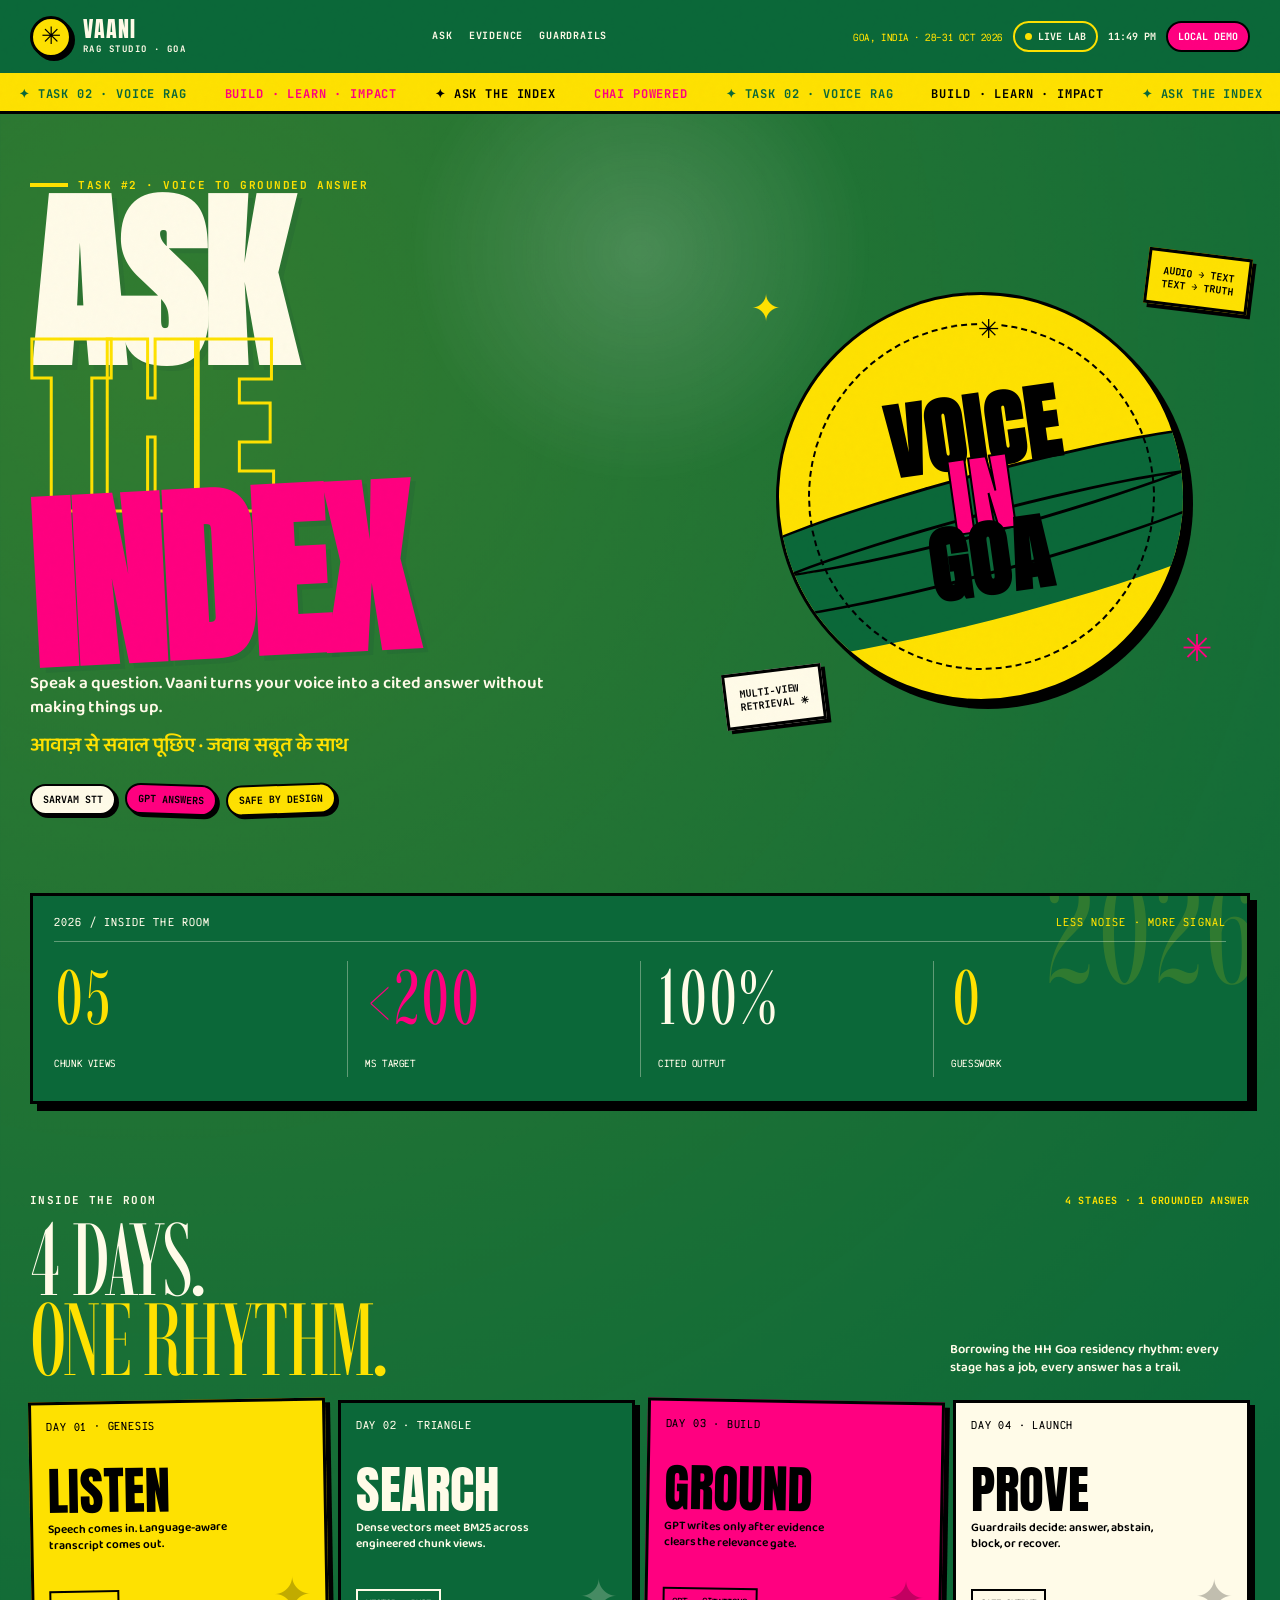
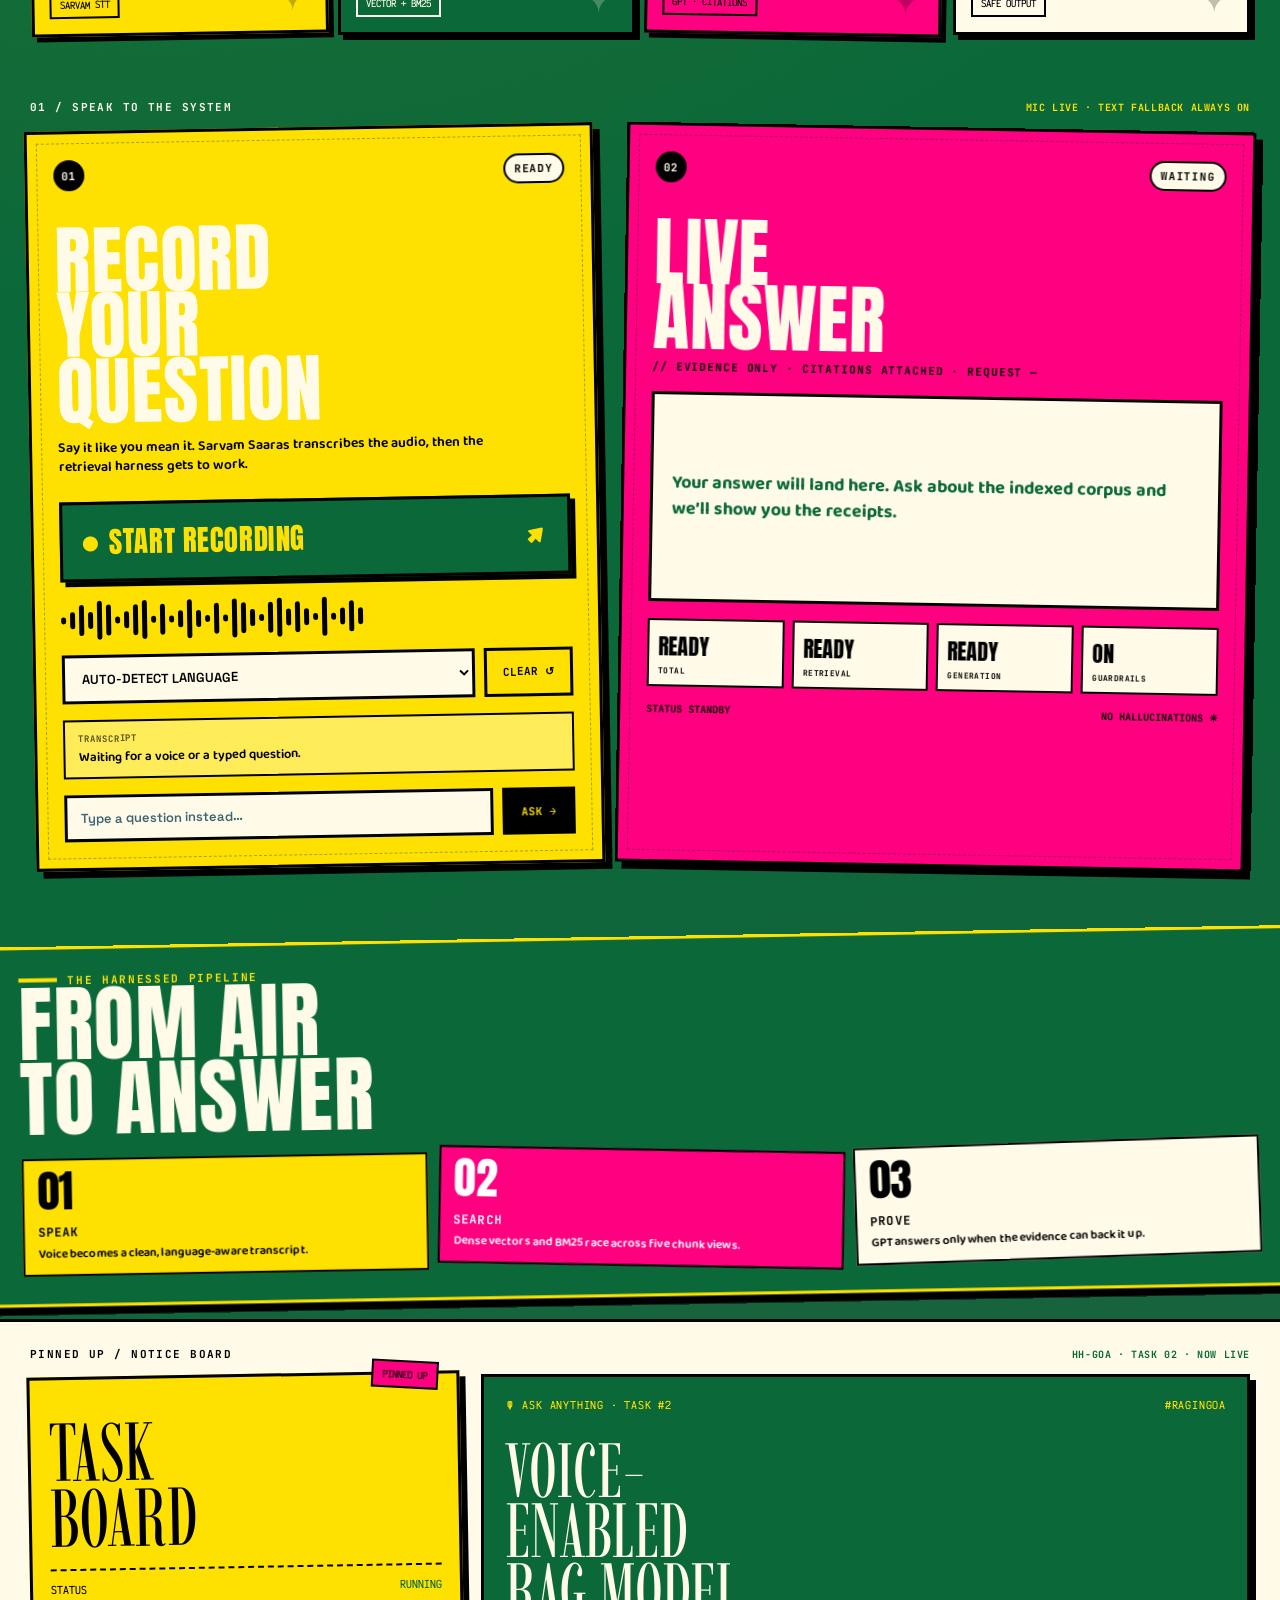
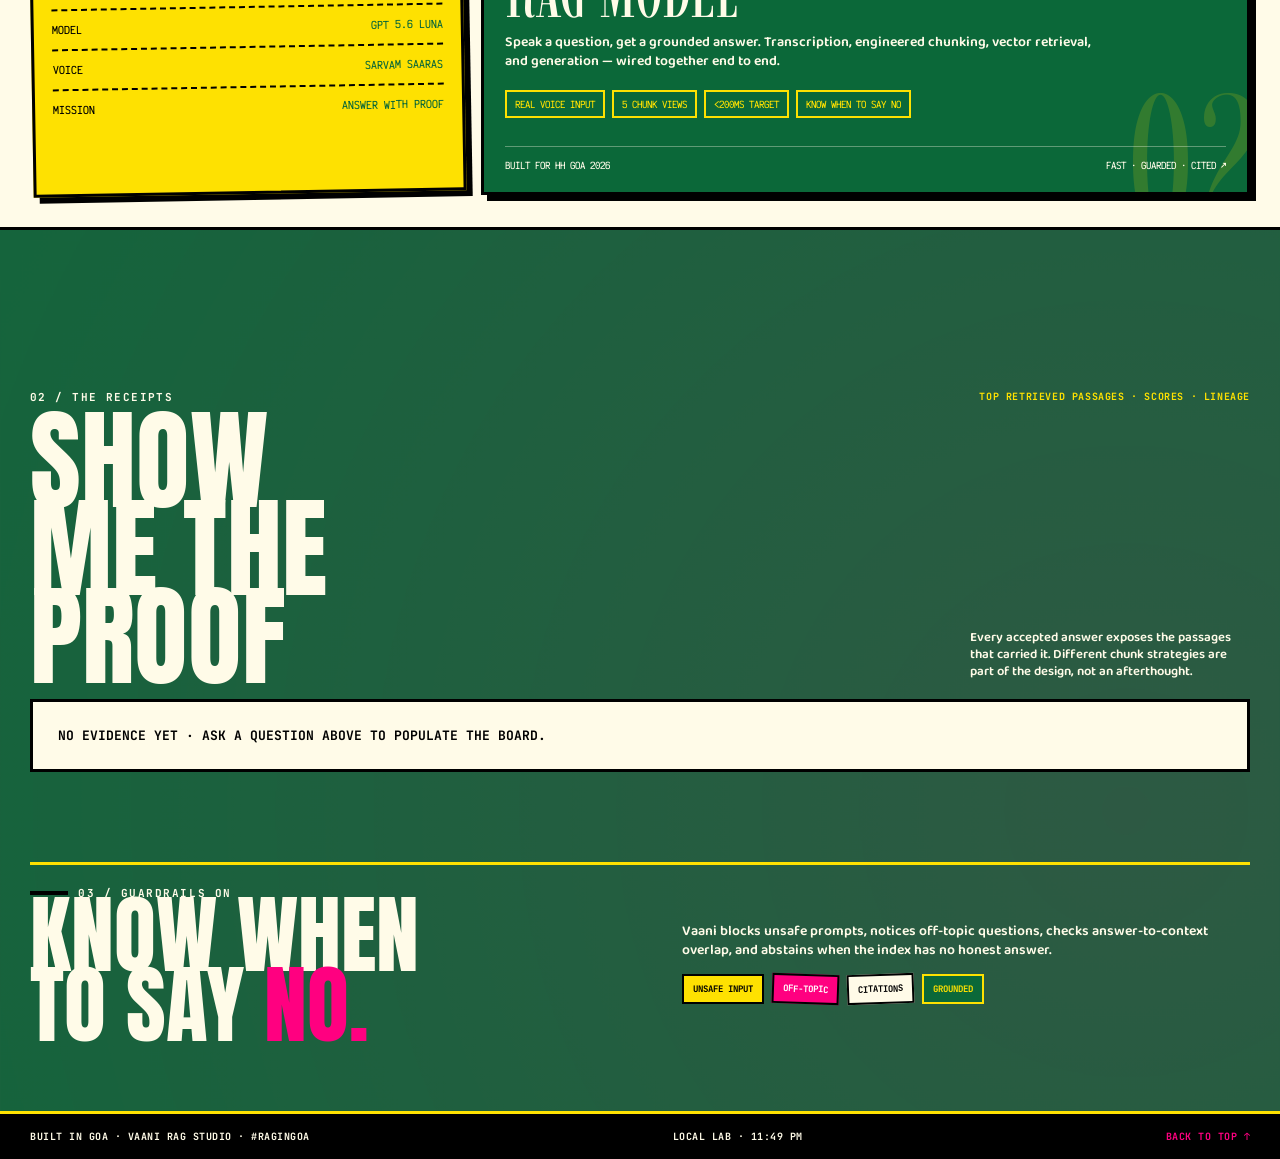
==== frontend/index.html @ 3f3bdaa1 "first commit" ====
<!doctype html>
<html lang="en">
<head>
  <meta charset="utf-8" />
  <meta name="viewport" content="width=device-width, initial-scale=1" />
  <meta name="theme-color" content="#f4d34f" />
  <title>Vaani Studio — Voice RAG in Goa</title>
  <link rel="preconnect" href="https://fonts.googleapis.com">
  <link rel="preconnect" href="https://fonts.gstatic.com" crossorigin>
  <link href="https://fonts.googleapis.com/css2?family=Anton&family=Baloo+2:wght@600;700;800&family=Bungee&family=Imbue:opsz,wght@10..100,400;10..100,500;10..100,700&family=JetBrains+Mono:wght@400;600;700&family=Space+Grotesk:wght@400;500;600;700&family=Victor+Mono:wght@400;500;700&display=swap" rel="stylesheet">
  <style>
    :root {
      --sun: #fee101;
      --sun-light: #fffbe8;
      --ink: #000000;
      --ink-soft: #0b6839;
      --paper: #fffbe8;
      --pink: #ff0080;
      --coral: #ff0080;
      --violet: #0b6839;
      --mint: #fee101;
      --blue: #fffbe8;
      --white: #fffbe8;
      /* HH Goa reference palette: green / yellow / signal pink */
      --hh-green: #0b6839;
      --hh-yellow: #fee101;
      --hh-pink: #ff0080;
      --hh-offwhite: #fffbe8;
      --editorial: "Imbue", Georgia, serif;
      --hh-mono: "Victor Mono", var(--mono);
      --line: 3px solid var(--ink);
      --shadow: 7px 7px 0 var(--ink);
      --display: "Anton", "Bungee", "Arial Narrow", sans-serif;
      --round: "Baloo 2", "Space Grotesk", system-ui, sans-serif;
      --body: "Space Grotesk", system-ui, sans-serif;
      --mono: "JetBrains Mono", ui-monospace, monospace;
    }

    * { box-sizing: border-box; }
    html { scroll-behavior: smooth; }
    body {
      margin: 0;
      color: var(--ink);
      background:
        radial-gradient(circle at 8% 11%, rgba(255,255,255,.45) 0 2px, transparent 3px),
        radial-gradient(circle at 77% 18%, rgba(255,255,255,.25) 0 1px, transparent 2px),
        radial-gradient(circle at 44% 72%, rgba(9,44,64,.08) 0 1px, transparent 2px),
        var(--sun);
      background-size: 130px 130px, 170px 170px, 110px 110px, auto;
      font-family: var(--body);
      overflow-x: hidden;
    }
    body::before {
      content: "";
      position: fixed;
      inset: 0;
      pointer-events: none;
      z-index: 50;
      opacity: .08;
      background-image: url("data:image/svg+xml,%3Csvg viewBox='0 0 180 180' xmlns='http://www.w3.org/2000/svg'%3E%3Cfilter id='n'%3E%3CfeTurbulence type='fractalNoise' baseFrequency='.9' numOctaves='3' stitchTiles='stitch'/%3E%3C/filter%3E%3Crect width='100%25' height='100%25' filter='url(%23n)' opacity='.34'/%3E%3C/svg%3E");
      mix-blend-mode: multiply;
    }
    a { color: inherit; text-decoration: none; }
    button, input, select { font: inherit; }
    button { cursor: pointer; }

    .cursor-spot {
      position: fixed;
      z-index: 0;
      width: 520px;
      height: 520px;
      border-radius: 50%;
      pointer-events: none;
      transform: translate(-50%, -50%);
      left: var(--mx, 50%);
      top: var(--my, 28%);
      background: radial-gradient(circle, rgba(255,255,255,.23), rgba(255,255,255,0) 64%);
      filter: blur(6px);
      transition: left .25s ease-out, top .25s ease-out;
      opacity: .72;
    }
    .page { position: relative; z-index: 1; }
    .wrap { width: min(1220px, calc(100% - 34px)); margin: 0 auto; }

    .topbar {
      min-height: 76px;
      border-bottom: var(--line);
      display: flex;
      align-items: center;
      justify-content: space-between;
      gap: 20px;
      padding: 14px max(17px, calc((100vw - 1220px) / 2));
      background: var(--sun);
      position: relative;
      z-index: 10;
    }
    .brand { display: inline-flex; align-items: center; gap: 11px; line-height: .92; }
    .brand-mark {
      display: grid;
      place-items: center;
      width: 42px;
      height: 42px;
      border: var(--line);
      border-radius: 50%;
      background: var(--pink);
      box-shadow: 3px 3px 0 var(--ink);
      font-size: 24px;
      animation: spin 15s linear infinite;
    }
    .brand-word { font-family: var(--display); font-size: 22px; letter-spacing: .04em; }
    .brand-sub { display: block; font: 700 9px/1 var(--mono); letter-spacing: .16em; margin-top: 4px; }
    .top-links { display: flex; align-items: center; gap: 16px; font: 700 10px var(--mono); letter-spacing: .08em; text-transform: uppercase; }
    .top-links a { border-bottom: 2px solid transparent; transition: border-color .2s, transform .2s; }
    .top-links a:hover { border-color: var(--ink); transform: rotate(-2deg); }
    .top-meta { display: flex; align-items: center; gap: 10px; font: 700 10px var(--mono); text-transform: uppercase; white-space: nowrap; }
    .hh-date { color: var(--ink-soft); font: 700 9px var(--hh-mono); letter-spacing: .06em; }
    .live-pill, .tiny-chip { border: 2px solid var(--ink); border-radius: 999px; padding: 7px 10px; background: var(--paper); }
    .live-pill::before { content: ""; display: inline-block; width: 7px; height: 7px; border-radius: 50%; background: #e94c51; margin-right: 6px; animation: blink 1.2s ease-in-out infinite; }
    .tiny-chip { background: var(--mint); }

    .marquee {
      overflow: hidden;
      border-bottom: var(--line);
      background: var(--ink);
      color: var(--sun-light);
      min-height: 38px;
      display: flex;
      align-items: center;
      font: 700 12px var(--mono);
      letter-spacing: .07em;
      text-transform: uppercase;
    }
    .marquee-track { display: flex; flex: 0 0 max-content; animation: marquee 27s linear infinite; }
    .marquee-track span { padding: 9px 19px; white-space: nowrap; }
    .marquee-track span:nth-child(2n) { color: var(--pink); }
    .marquee-track span:nth-child(3n) { color: var(--mint); }

    .hero {
      min-height: 670px;
      padding: 64px 0 62px;
      display: grid;
      grid-template-columns: minmax(0, .93fr) minmax(360px, .77fr);
      gap: 34px;
      align-items: center;
    }
    .eyebrow { font: 700 11px var(--mono); letter-spacing: .14em; text-transform: uppercase; display: flex; align-items: center; gap: 10px; }
    .eyebrow::before { content: ""; width: 38px; height: 4px; background: var(--ink); display: block; }
    .hero h1 {
      margin: 20px 0 21px;
      font-family: var(--display);
      font-size: clamp(92px, 15vw, 190px);
      line-height: .77;
      letter-spacing: -.025em;
      text-transform: uppercase;
      text-shadow: 5px 5px 0 rgba(9,44,64,.08);
    }
    .hero h1 .outline { color: transparent; -webkit-text-stroke: 3px var(--ink); text-shadow: none; }
    .hero h1 .pink { color: var(--pink); display: inline-block; transform: rotate(-3deg); }
    .hero-copy p { max-width: 525px; margin: 0; font: 600 17px/1.4 var(--round); }
    .hero-copy .hindi { color: var(--ink-soft); font-family: var(--round); font-size: 20px; margin-top: 12px; }
    .hero-stamps { display: flex; flex-wrap: wrap; gap: 9px; margin-top: 25px; }
    .stamp { border: 2px solid var(--ink); border-radius: 999px; padding: 7px 11px; background: var(--paper); box-shadow: 3px 3px 0 var(--ink); font: 700 10px var(--mono); text-transform: uppercase; }
    .stamp:nth-child(2) { background: var(--pink); transform: rotate(2deg); }
    .stamp:nth-child(3) { background: var(--mint); transform: rotate(-2deg); }

    .hero-art { position: relative; min-height: 530px; display: grid; place-items: center; }
    .sun-disc {
      width: min(410px, 75vw);
      aspect-ratio: 1;
      border: var(--line);
      border-radius: 50%;
      background: var(--coral);
      box-shadow: var(--shadow);
      position: relative;
      overflow: hidden;
      animation: float 5s ease-in-out infinite;
    }
    .sun-disc::before, .sun-disc::after { content: ""; position: absolute; left: -18%; width: 136%; height: 56px; border: 3px solid var(--ink); border-radius: 50%; transform: rotate(-15deg); background: var(--sun); }
    .sun-disc::before { top: 44%; box-shadow: 0 42px 0 var(--sun), 0 84px 0 var(--sun); }
    .sun-disc::after { top: 54%; border-color: var(--ink); background: transparent; box-shadow: 0 42px 0 transparent, 0 84px 0 transparent; }
    .art-title { position: absolute; left: 50%; top: 50%; transform: translate(-50%, -50%) rotate(-8deg); color: var(--ink); font: 700 clamp(35px, 7vw, 82px)/.78 var(--display); letter-spacing: .01em; text-align: center; z-index: 2; }
    .art-title span { display: block; color: var(--sun-light); -webkit-text-stroke: 2px var(--ink); }
    .art-orbit { position: absolute; inset: 7%; border: 2px dashed var(--ink); border-radius: 50%; animation: spin 22s linear infinite; }
    .art-orbit::after { content: "✳"; position: absolute; top: -13px; left: 49%; font-size: 26px; background: var(--sun); }
    .art-note { position: absolute; padding: 12px 13px; border: var(--line); background: var(--mint); box-shadow: 4px 4px 0 var(--ink); font: 700 10px var(--mono); text-transform: uppercase; }
    .art-note.one { top: 4%; right: 0; transform: rotate(7deg); }
    .art-note.two { bottom: 7%; left: 2%; background: var(--paper); transform: rotate(-7deg); }
    .art-star { position: absolute; font-size: 37px; color: var(--ink); animation: bob 3s ease-in-out infinite; }
    .art-star.s1 { top: 10%; left: 7%; }
    .art-star.s2 { right: 7%; bottom: 17%; color: var(--pink); animation-delay: -1s; }

    .section-label { display: flex; justify-content: space-between; align-items: center; gap: 15px; margin-bottom: 13px; font: 700 11px var(--mono); letter-spacing: .13em; text-transform: uppercase; }
    .section-label span:last-child { color: var(--ink-soft); font-size: 10px; letter-spacing: .06em; }

    /* HH Goa main-site inspired layers: stats, room cards, notice board */
    .hh-stats-wrap { margin-top: 16px; margin-bottom: 64px; background: var(--hh-green); color: var(--hh-offwhite); border: 3px solid var(--ink); box-shadow: 7px 7px 0 var(--ink); padding: 19px 21px 24px; transform: rotate(.6deg); position: relative; overflow: hidden; }
    .hh-stats-wrap::before { content: "2026"; position: absolute; right: -12px; top: -25px; color: rgba(254,225,1,.15); font: 400 150px/.8 var(--editorial); pointer-events: none; }
    .hh-stat-head { position: relative; z-index: 1; display: flex; justify-content: space-between; gap: 15px; border-bottom: 1px solid rgba(255,251,232,.35); padding-bottom: 12px; font: 700 10px var(--hh-mono); letter-spacing: .11em; text-transform: uppercase; }
    .hh-stat-head span:last-child { color: var(--hh-yellow); }
    .hh-stats { position: relative; z-index: 1; display: grid; grid-template-columns: repeat(4, 1fr); margin-top: 19px; }
    .hh-stat { min-height: 116px; padding: 8px 17px; border-left: 1px solid rgba(255,251,232,.35); display: flex; flex-direction: column; justify-content: space-between; }
    .hh-stat:first-child { border-left: 0; padding-left: 0; }
    .hh-stat strong { color: var(--hh-yellow); font: 400 clamp(42px, 6vw, 78px)/.75 var(--editorial); }
    .hh-stat span { font: 700 9px var(--hh-mono); letter-spacing: .07em; text-transform: uppercase; }
    .hh-stat:nth-child(2) strong { color: var(--hh-pink); }
    .hh-stat:nth-child(3) strong { color: var(--hh-offwhite); }
    .hh-stat:nth-child(4) strong { color: var(--mint); }

    .inside-room { padding: 25px 0 65px; }
    .inside-head { display: flex; align-items: end; justify-content: space-between; gap: 22px; margin-bottom: 20px; }
    .inside-head h2 { margin: 0; font: 400 clamp(53px, 8vw, 104px)/.78 var(--editorial); text-transform: uppercase; letter-spacing: -.025em; }
    .inside-head h2 em { color: var(--hh-green); font-style: normal; }
    .inside-head p { max-width: 300px; margin: 0 0 4px; font: 600 13px/1.35 var(--round); }
    .room-grid { display: grid; grid-template-columns: repeat(4, 1fr); gap: 11px; }
    .room-card { min-height: 235px; border: 3px solid var(--ink); padding: 15px; background: var(--hh-offwhite); box-shadow: 5px 5px 0 var(--ink); display: flex; flex-direction: column; transition: transform .2s, box-shadow .2s; position: relative; overflow: hidden; }
    .room-card::after { content: "✦"; position: absolute; right: 13px; bottom: 5px; font-size: 47px; opacity: .24; animation: bob 3.4s ease-in-out infinite; }
    .room-card:hover { transform: translateY(-7px) rotate(-1deg); box-shadow: 8px 10px 0 var(--ink); }
    .room-card:nth-child(1) { background: var(--hh-yellow); transform: rotate(-1deg); }
    .room-card:nth-child(2) { background: var(--hh-green); color: var(--hh-offwhite); }
    .room-card:nth-child(3) { background: var(--hh-pink); transform: rotate(1deg); }
    .room-card:nth-child(4) { background: var(--hh-offwhite); }
    .room-card:nth-child(2):hover { transform: translateY(-7px) rotate(1deg); }
    .room-card:nth-child(3):hover { transform: translateY(-7px) rotate(0deg); }
    .room-day { font: 700 10px var(--hh-mono); letter-spacing: .08em; text-transform: uppercase; }
    .room-card h3 { margin: 38px 0 10px; font: 400 clamp(35px, 4vw, 58px)/.78 var(--display); text-transform: uppercase; }
    .room-card p { margin: 0; max-width: 190px; font: 600 12px/1.3 var(--round); }
    .room-tag { margin-top: auto; align-self: flex-start; border: 2px solid currentColor; padding: 6px 8px; font: 700 9px var(--hh-mono); text-transform: uppercase; }

    .notice-section { margin: 25px 0 72px; background: var(--hh-offwhite); border-top: 3px solid var(--ink); border-bottom: 3px solid var(--ink); padding: 25px 0 32px; }
    .notice-grid { display: grid; grid-template-columns: .72fr 1.28fr; gap: 18px; align-items: stretch; }
    .notice-board { border: 3px solid var(--ink); background: var(--hh-yellow); box-shadow: 6px 6px 0 var(--ink); padding: 18px; position: relative; transform: rotate(-1deg); }
    .notice-board::before { content: "PINNED UP"; position: absolute; right: 18px; top: -14px; border: 2px solid var(--ink); background: var(--hh-pink); padding: 6px 9px; font: 700 9px var(--hh-mono); transform: rotate(4deg); }
    .notice-title { margin: 22px 0 18px; font: 400 clamp(44px, 7vw, 82px)/.8 var(--editorial); text-transform: uppercase; }
    .notice-line { border-top: 2px dashed var(--ink); padding: 12px 0; display: flex; justify-content: space-between; gap: 12px; font: 700 10px var(--hh-mono); text-transform: uppercase; }
    .notice-line span:last-child { color: var(--hh-green); text-align: right; }
    .task-card { border: 3px solid var(--ink); background: var(--hh-green); color: var(--hh-offwhite); box-shadow: 6px 6px 0 var(--ink); padding: 21px; position: relative; overflow: hidden; }
    .task-card::after { content: "02"; position: absolute; right: -14px; bottom: -46px; color: rgba(254,225,1,.16); font: 400 190px/.8 var(--editorial); }
    .task-kicker { position: relative; z-index: 1; display: flex; justify-content: space-between; gap: 10px; color: var(--hh-yellow); font: 700 10px var(--hh-mono); letter-spacing: .08em; text-transform: uppercase; }
    .task-card h3 { position: relative; z-index: 1; margin: 29px 0 12px; max-width: 580px; font: 400 clamp(43px, 6vw, 80px)/.78 var(--editorial); text-transform: uppercase; }
    .task-card p { position: relative; z-index: 1; max-width: 600px; margin: 0; font: 600 14px/1.35 var(--round); }
    .task-bullets { position: relative; z-index: 1; display: flex; flex-wrap: wrap; gap: 7px; margin-top: 19px; }
    .task-bullets span { border: 2px solid var(--hh-yellow); padding: 6px 8px; color: var(--hh-yellow); font: 700 9px var(--hh-mono); text-transform: uppercase; }
    .task-footer { position: relative; z-index: 1; display: flex; justify-content: space-between; gap: 10px; margin-top: 28px; padding-top: 12px; border-top: 1px solid rgba(255,251,232,.35); color: var(--hh-offwhite); font: 700 9px var(--hh-mono); text-transform: uppercase; }

    .studio-grid { display: grid; grid-template-columns: minmax(0, .95fr) minmax(0, 1.05fr); gap: 22px; align-items: stretch; }
    .poster-card { border: var(--line); box-shadow: var(--shadow); background: var(--paper); position: relative; overflow: hidden; }
    .poster-card::after { content: ""; position: absolute; inset: 9px; border: 1px dashed rgba(9,44,64,.35); pointer-events: none; }
    .capture-card { background: var(--mint); padding: 26px; transform: rotate(-1deg); }
    .answer-card { background: var(--pink); padding: 26px; transform: rotate(1deg); }
    .card-top { position: relative; z-index: 1; display: flex; align-items: center; justify-content: space-between; gap: 12px; font: 700 11px var(--mono); letter-spacing: .08em; text-transform: uppercase; }
    .card-index { width: 31px; height: 31px; display: grid; place-items: center; background: var(--ink); color: var(--sun-light); border-radius: 50%; }
    .state { padding: 6px 9px; background: var(--paper); border: 2px solid var(--ink); border-radius: 999px; }
    .card-title { position: relative; z-index: 1; font: 400 clamp(42px, 6vw, 75px)/.87 var(--display); text-transform: uppercase; margin: 37px 0 15px; letter-spacing: .01em; }
    .card-help { position: relative; z-index: 1; font: 600 14px/1.35 var(--round); max-width: 450px; }
    .record-button {
      position: relative;
      z-index: 2;
      width: 100%;
      min-height: 80px;
      border: var(--line);
      box-shadow: 5px 5px 0 var(--ink);
      background: var(--sun);
      color: var(--ink);
      display: flex;
      align-items: center;
      justify-content: space-between;
      gap: 10px;
      padding: 14px 17px;
      margin-top: 25px;
      font: 400 29px var(--display);
      letter-spacing: .02em;
      transition: transform .15s, box-shadow .15s, background .15s;
    }
    .record-button:hover { transform: translate(-2px, -2px) rotate(-1deg); box-shadow: 8px 8px 0 var(--ink); }
    .record-button:active { transform: translate(3px, 3px); box-shadow: 2px 2px 0 var(--ink); }
    .record-button.recording { background: var(--coral); animation: pulse-border 1.2s ease-in-out infinite; }
    .record-button .button-dot { font-size: 35px; line-height: 1; }
    .record-button.recording .button-dot { animation: blink .8s infinite; }
    .wave { height: 42px; display: flex; align-items: center; gap: 4px; margin: 18px 0 13px; position: relative; z-index: 1; }
    .bar { width: 5px; height: 18%; border-radius: 4px; background: var(--ink); transition: height .3s; }
    .bar:nth-child(2n) { height: 42%; } .bar:nth-child(3n) { height: 72%; } .bar:nth-child(5n) { height: 95%; }
    .is-recording .bar { animation: wave .65s ease-in-out infinite alternate; }
    .is-recording .bar:nth-child(2n) { animation-delay: -.2s; } .is-recording .bar:nth-child(3n) { animation-delay: -.4s; }
    .input-line { position: relative; z-index: 2; display: grid; grid-template-columns: 1fr auto; gap: 9px; margin-top: 16px; }
    input, select { width: 100%; border: var(--line); background: var(--white); color: var(--ink); padding: 12px 13px; outline: none; border-radius: 0; font: 600 13px var(--body); }
    input::placeholder { color: #3d6474; }
    input:focus, select:focus { box-shadow: 4px 4px 0 var(--ink); transform: translate(-2px,-2px); }
    .ask-button, .clear-button { border: var(--line); background: var(--ink); color: var(--sun-light); padding: 11px 16px; font: 700 11px var(--mono); text-transform: uppercase; transition: transform .15s; }
    .ask-button:hover, .clear-button:hover { transform: rotate(-2deg) translateY(-2px); }
    .control-row { position: relative; z-index: 2; display: grid; grid-template-columns: 1fr auto; gap: 9px; margin-top: 10px; }
    .control-row select { background: var(--paper); }
    .clear-button { background: transparent; color: var(--ink); }
    .transcript-box { position: relative; z-index: 2; min-height: 46px; margin-top: 16px; padding: 11px 13px; border: 2px solid var(--ink); background: rgba(255,255,255,.34); font: 600 13px/1.35 var(--round); }
    .transcript-box .label { display: block; font: 700 9px var(--mono); letter-spacing: .1em; text-transform: uppercase; margin-bottom: 4px; opacity: .65; }

    .answer-card .card-title { margin-bottom: 9px; }
    .answer-card .answer-kicker { position: relative; z-index: 1; font: 700 11px var(--mono); text-transform: uppercase; letter-spacing: .08em; }
    .answer-box { position: relative; z-index: 1; min-height: 210px; border: var(--line); background: var(--paper); padding: 19px; margin-top: 18px; font: 700 clamp(20px, 2.4vw, 30px)/1.1 var(--round); display: flex; align-items: center; }
    .answer-box[data-status="waiting"] { font-size: 18px; line-height: 1.4; color: var(--ink-soft); }
    .answer-box[data-status="blocked"], .answer-box[data-status="abstained"] { background: var(--sun-light); }
    .answer-meta { position: relative; z-index: 1; display: flex; justify-content: space-between; gap: 12px; margin-top: 16px; font: 700 10px var(--mono); text-transform: uppercase; }
    .answer-meta strong { color: var(--ink); }

    .metrics { position: relative; z-index: 1; display: grid; grid-template-columns: repeat(4, 1fr); gap: 8px; margin-top: 17px; }
    .metric { border: 2px solid var(--ink); background: var(--sun-light); padding: 9px; min-width: 0; }
    .metric b { display: block; font: 400 22px var(--display); white-space: nowrap; overflow: hidden; text-overflow: ellipsis; }
    .metric span { display: block; font: 700 8px var(--mono); text-transform: uppercase; letter-spacing: .05em; margin-top: 3px; }

    .process-band { margin: 72px 0 0; background: var(--violet); border-top: var(--line); border-bottom: var(--line); color: var(--white); padding: 23px 0 27px; transform: rotate(-1deg) scale(1.015); box-shadow: 0 8px 0 var(--ink); }
    .process-band .wrap { max-width: 1220px; }
    .process-band h2 { margin: 0; font: 400 clamp(38px, 7vw, 82px)/.9 var(--display); letter-spacing: .01em; }
    .process-list { display: grid; grid-template-columns: repeat(3, 1fr); gap: 10px; margin-top: 21px; }
    .process-step { border: 2px solid var(--white); padding: 13px; min-height: 116px; position: relative; }
    .process-step:nth-child(2) { background: var(--pink); color: var(--ink); border-color: var(--ink); transform: rotate(2deg); }
    .process-step:nth-child(3) { background: var(--mint); color: var(--ink); border-color: var(--ink); transform: rotate(-1deg); }
    .process-num { font: 400 43px var(--display); line-height: .8; }
    .process-step strong { display: block; margin-top: 16px; font: 700 12px var(--mono); letter-spacing: .08em; }
    .process-step p { margin: 5px 0 0; font: 600 12px/1.25 var(--round); }

    .evidence-section { padding: 88px 0 30px; }
    .evidence-header { display: flex; align-items: end; justify-content: space-between; gap: 20px; margin-bottom: 18px; }
    .evidence-header h2 { margin: 0; font: 400 clamp(53px, 9vw, 110px)/.8 var(--display); }
    .evidence-header p { max-width: 280px; margin: 0; font: 600 13px/1.3 var(--round); }
    .source-grid { display: grid; grid-template-columns: repeat(3, 1fr); gap: 14px; }
    .source-empty { grid-column: 1/-1; border: var(--line); background: var(--paper); padding: 25px; font: 700 13px var(--mono); text-transform: uppercase; }
    .source-tile { min-height: 220px; border: var(--line); background: var(--paper); box-shadow: 5px 5px 0 var(--ink); padding: 17px; display: flex; flex-direction: column; justify-content: space-between; transition: transform .2s; }
    .source-tile:hover { transform: rotate(-1.5deg) translateY(-5px); }
    .source-tile:nth-child(3n+1) { background: var(--blue); }
    .source-tile:nth-child(3n+2) { background: var(--sun-light); transform: rotate(1deg); }
    .source-tile:nth-child(3n) { background: var(--mint); transform: rotate(-1deg); }
    .source-top { display: flex; justify-content: space-between; gap: 10px; font: 700 10px var(--mono); text-transform: uppercase; }
    .source-id { padding: 5px 7px; background: var(--ink); color: var(--sun-light); }
    .source-score { border-bottom: 2px solid var(--ink); padding: 4px 0; }
    .source-strategy { margin-top: 17px; font: 400 31px/.9 var(--display); text-transform: uppercase; }
    .source-text { margin: 15px 0 0; font: 600 13px/1.25 var(--round); }
    .source-foot { display: flex; justify-content: space-between; gap: 10px; padding-top: 14px; margin-top: 14px; border-top: 2px dashed var(--ink); font: 700 9px var(--mono); text-transform: uppercase; }

    .guardrail-strip { margin-top: 60px; border-top: var(--line); padding: 21px 0 70px; display: grid; grid-template-columns: 1.05fr .95fr; gap: 24px; align-items: center; }
    .guardrail-strip h2 { margin: 0; font: 400 clamp(42px, 7vw, 86px)/.82 var(--display); }
    .guardrail-strip h2 span { color: var(--pink); }
    .guardrail-copy { font: 600 14px/1.35 var(--round); }
    .guard-tags { display: flex; flex-wrap: wrap; gap: 8px; margin-top: 14px; }
    .guard-tag { border: 2px solid var(--ink); padding: 7px 9px; background: var(--white); font: 700 9px var(--mono); text-transform: uppercase; }
    .guard-tag:nth-child(2) { background: var(--coral); transform: rotate(2deg); }
    .guard-tag:nth-child(3) { background: var(--mint); transform: rotate(-2deg); }
    .guard-tag:nth-child(4) { background: var(--violet); color: var(--white); }
    .footer { border-top: var(--line); background: var(--ink); color: var(--sun-light); padding: 16px max(17px, calc((100vw - 1220px) / 2)); display: flex; justify-content: space-between; flex-wrap: wrap; gap: 12px; font: 700 10px var(--mono); text-transform: uppercase; letter-spacing: .05em; }
    .footer a { color: var(--pink); }

    /* Exact HH Goa main-site color application */
    body { color: var(--hh-offwhite); background: radial-gradient(circle at 12% 8%, rgba(254,225,1,.16), transparent 38%), radial-gradient(circle at 88% 92%, rgba(255,0,128,.14), transparent 42%), var(--hh-green); }
    .topbar { background: var(--hh-green); color: var(--hh-offwhite); border-color: var(--hh-yellow); }
    .brand-mark { background: var(--hh-yellow); color: #000; border-color: #000; box-shadow: 3px 3px 0 #000; }
    .brand-sub, .top-links, .top-meta { color: var(--hh-offwhite); }
    .top-links a:hover { border-color: var(--hh-yellow); }
    .hh-date { color: var(--hh-yellow); }
    .live-pill, .tiny-chip { border-color: var(--hh-yellow); background: transparent; color: var(--hh-offwhite); }
    .tiny-chip { background: var(--hh-pink); border-color: #000; color: #fff; }
    .live-pill::before { background: var(--hh-yellow); }
    .marquee { background: var(--hh-yellow); color: var(--hh-green); border-color: #000; }
    .marquee-track span:nth-child(2n) { color: var(--hh-pink); }
    .marquee-track span:nth-child(3n) { color: #000; }
    .hero { color: var(--hh-offwhite); }
    .hero .eyebrow { color: var(--hh-yellow); }
    .hero .eyebrow::before { background: var(--hh-yellow); }
    .hero-copy p { color: var(--hh-offwhite); }
    .hero-copy .hindi { color: var(--hh-yellow); }
    .hero h1 .outline { -webkit-text-stroke-color: var(--hh-yellow); }
    .hero h1 .pink { color: var(--hh-pink); }
    .stamp { background: var(--hh-offwhite); border-color: #000; color: #000; box-shadow: 3px 3px 0 #000; }
    .stamp:nth-child(2) { background: var(--hh-pink); }
    .stamp:nth-child(3) { background: var(--hh-yellow); }
    .sun-disc { background: var(--hh-yellow); border-color: #000; box-shadow: 7px 7px 0 #000; }
    .sun-disc::before, .sun-disc::after { border-color: #000; background: var(--hh-green); }
    .sun-disc::before { box-shadow: 0 42px 0 var(--hh-green), 0 84px 0 var(--hh-green); }
    .sun-disc::after { background: transparent; box-shadow: 0 42px 0 transparent, 0 84px 0 transparent; }
    .art-title { color: #000; }
    .art-title span { color: var(--hh-pink); -webkit-text-stroke-color: #000; }
    .art-orbit { border-color: #000; }
    .art-orbit::after { background: var(--hh-yellow); color: #000; }
    .art-note { background: var(--hh-yellow); border-color: #000; color: #000; box-shadow: 4px 4px 0 #000; }
    .art-note.two { background: var(--hh-offwhite); }
    .art-star { color: var(--hh-yellow); }
    .art-star.s2 { color: var(--hh-pink); }
    .section-label { color: var(--hh-offwhite); }
    .section-label span:last-child { color: var(--hh-yellow); }
    .inside-head h2 em { color: var(--hh-yellow); }
    .room-card { color: #000; }
    .room-card:nth-child(2) { color: var(--hh-offwhite); }
    .notice-section .section-label { color: #000; }
    .notice-section .section-label span:last-child { color: var(--hh-green); }
    .notice-board { color: #000; }
    .capture-card { background: var(--hh-yellow); }
    .answer-card { background: var(--hh-pink); }
    .card-help, .answer-kicker, .answer-meta { color: #000; }
    .state, .metric, .metric b, .metric span, .transcript-box { color: #000; }
    .answer-box { background: var(--hh-offwhite); color: #000; }
    .answer-box[data-status="waiting"] { color: var(--hh-green); }
    .answer-box[data-status="blocked"], .answer-box[data-status="abstained"] { color: #000; }
    .record-button { background: var(--hh-green); color: var(--hh-yellow); border-color: #000; box-shadow: 5px 5px 0 #000; }
    .record-button.recording { background: var(--hh-pink); color: #fff; }
    .wave .bar { background: #000; }
    input, select { background: var(--hh-offwhite); color: #000; border-color: #000; }
    .ask-button { background: #000; color: var(--hh-yellow); border-color: #000; }
    .clear-button { color: #000; border-color: #000; }
    .process-band { background: var(--hh-green); color: var(--hh-offwhite); border-color: var(--hh-yellow); box-shadow: 0 8px 0 #000; }
    .process-band .eyebrow { color: var(--hh-yellow) !important; }
    .process-band .eyebrow::before { background: var(--hh-yellow); }
    .process-step { border-color: var(--hh-offwhite); }
    .process-step:first-child { background: var(--hh-yellow); color: #000; border-color: #000; }
    .process-step:nth-child(2) { background: var(--hh-pink); color: #fff; border-color: #000; }
    .process-step:nth-child(3) { background: var(--hh-offwhite); color: #000; border-color: #000; }
    .evidence-section { color: var(--hh-offwhite); }
    .evidence-header p { color: var(--hh-offwhite); }
    .source-empty { background: var(--hh-offwhite); color: #000; border-color: #000; }
    .source-tile { border-color: #000; box-shadow: 5px 5px 0 #000; color: #000; }
    .source-tile:nth-child(3n+1) { background: var(--hh-yellow); }
    .source-tile:nth-child(3n+2) { background: var(--hh-pink); }
    .source-tile:nth-child(3n) { background: var(--hh-offwhite); }
    .source-id { background: #000; color: var(--hh-yellow); }
    .guardrail-strip { border-color: var(--hh-yellow); color: var(--hh-offwhite); }
    .guardrail-strip h2 span { color: var(--hh-pink); }
    .guardrail-copy { color: var(--hh-offwhite); }
    .guard-tag { background: var(--hh-yellow); color: #000; border-color: #000; }
    .guard-tag:nth-child(2) { background: var(--hh-pink); color: #fff; }
    .guard-tag:nth-child(3) { background: var(--hh-offwhite); }
    .guard-tag:nth-child(4) { background: var(--hh-green); color: var(--hh-yellow); border-color: var(--hh-yellow); }
    .footer { background: #000; color: var(--hh-offwhite); border-color: var(--hh-yellow); }

    .reveal { opacity: 0; transform: translateY(22px); animation: reveal .7s cubic-bezier(.2,.8,.2,1) forwards; }
    .delay-1 { animation-delay: .08s; } .delay-2 { animation-delay: .16s; } .delay-3 { animation-delay: .24s; } .delay-4 { animation-delay: .32s; }

    @keyframes marquee { to { transform: translateX(-50%); } }
    @keyframes spin { to { transform: rotate(360deg); } }
    @keyframes float { 0%,100% { transform: translateY(0) rotate(-1deg); } 50% { transform: translateY(-13px) rotate(2deg); } }
    @keyframes bob { 0%,100% { transform: translateY(0) rotate(0); } 50% { transform: translateY(-9px) rotate(15deg); } }
    @keyframes blink { 50% { opacity: .35; } }
    @keyframes pulse-border { 50% { box-shadow: 9px 9px 0 var(--ink); } }
    @keyframes wave { from { height: 15%; } to { height: 100%; } }
    @keyframes reveal { to { opacity: 1; transform: translateY(0); } }

    @media (max-width: 1100px) {
      .hh-date { display: none; }
      .topbar { padding-inline: 18px; }
    }
    @media (max-width: 900px) {
      .top-links { display: none; }
      .hero { grid-template-columns: 1fr; padding-top: 49px; }
      .hero-art { min-height: 430px; }
      .studio-grid { grid-template-columns: 1fr; }
      .capture-card, .answer-card { transform: none; }
      .source-grid { grid-template-columns: repeat(2, 1fr); }
      .hh-stats { grid-template-columns: repeat(2, 1fr); }
      .hh-stat:nth-child(3) { border-left: 0; padding-left: 0; margin-top: 14px; }
      .hh-stat:nth-child(4) { margin-top: 14px; }
      .room-grid { grid-template-columns: repeat(2, 1fr); }
      .notice-grid { grid-template-columns: 1fr; }
      .notice-board { transform: none; }
      .inside-head { display: block; }
      .inside-head p { margin-top: 14px; }
      .guardrail-strip { grid-template-columns: 1fr; }
    }
    @media (max-width: 600px) {
      .topbar { min-height: 66px; padding-inline: 13px; }
      .top-meta { gap: 5px; font-size: 8px; }
      .hh-date { display: none; }
      .top-meta #clock { display: none; }
      .tiny-chip { display: none; }
      .wrap { width: min(100% - 22px, 1220px); }
      .hero { min-height: auto; padding: 45px 0 36px; gap: 25px; }
      .hero h1 { font-size: clamp(76px, 23vw, 130px); }
      .hero-art { min-height: 310px; }
      .sun-disc { width: min(290px, 75vw); }
      .art-note { font-size: 8px; padding: 8px; }
      .capture-card, .answer-card { padding: 20px 16px; }
      .card-title { font-size: 56px; }
      .record-button { font-size: 25px; min-height: 70px; }
      .metrics { grid-template-columns: repeat(2, 1fr); }
      .hh-stats-wrap { margin-bottom: 45px; padding-inline: 14px; }
      .hh-stat { padding-inline: 9px; min-height: 95px; }
      .hh-stat strong { font-size: 44px; }
      .hh-stat span { font-size: 8px; }
      .room-grid { grid-template-columns: 1fr 1fr; gap: 8px; }
      .room-card { min-height: 185px; padding: 11px; }
      .room-card h3 { margin-top: 30px; font-size: 38px; }
      .room-card p { font-size: 11px; }
      .notice-section { margin-bottom: 50px; }
      .task-card, .notice-board { padding: 16px; }
      .task-card h3 { font-size: 51px; }
      .task-footer { display: block; }
      .task-footer span { display: block; margin-top: 7px; }
      .process-band { margin-top: 45px; }
      .process-list { grid-template-columns: 1fr; }
      .process-step:nth-child(2), .process-step:nth-child(3) { transform: none; }
      .evidence-section { padding-top: 58px; }
      .evidence-header { display: block; }
      .evidence-header p { margin-top: 16px; }
      .source-grid { grid-template-columns: 1fr; }
      .source-tile, .source-tile:nth-child(3n+2), .source-tile:nth-child(3n) { transform: none; }
      .input-line { grid-template-columns: 1fr; }
      .control-row { grid-template-columns: 1fr; }
    }
    @media (max-width: 480px) {
      .topbar { padding: 10px; }
      .brand-mark { width: 34px; height: 34px; font-size: 19px; }
      .brand-word { font-size: 18px; }
      .brand-sub { font-size: 7px; letter-spacing: .1em; }
      .live-pill { padding: 6px 8px; font-size: 8px; }
      .hero h1 { font-size: clamp(68px, 22vw, 104px); }
      .hero-art { min-height: 270px; }
      .sun-disc { width: min(250px, 72vw); }
      .art-note.one { right: -5px; }
      .art-note.two { left: -5px; }
      .hh-stats { grid-template-columns: repeat(2, 1fr); }
      .hh-stat { border-left: 0; border-top: 1px solid rgba(255,251,232,.35); padding: 10px 5px 0; margin-top: 10px; min-height: 80px; }
      .hh-stat:first-child, .hh-stat:nth-child(2) { border-top: 0; margin-top: 0; }
      .hh-stat strong { font-size: 38px; }
      .room-grid { grid-template-columns: 1fr; }
      .room-card, .room-card:nth-child(1), .room-card:nth-child(3) { transform: none; min-height: 170px; }
      .notice-title { font-size: 57px; }
      .task-card h3 { font-size: 45px; }
      .answer-box { min-height: 170px; font-size: 20px; }
      .source-tile { min-height: 190px; }
      .footer { padding-inline: 11px; font-size: 8px; }
    }
    @media (prefers-reduced-motion: reduce) {
      *, *::before, *::after { animation-duration: .001ms !important; animation-iteration-count: 1 !important; scroll-behavior: auto !important; transition-duration: .001ms !important; }
      .cursor-spot { display: none; }
    }
  </style>
</head>
<body>
  <div class="cursor-spot" aria-hidden="true"></div>
  <div class="page">
    <header class="topbar">
      <a class="brand" href="#top" aria-label="Vaani RAG Studio home">
        <span class="brand-mark">✳</span>
        <span><span class="brand-word">VAANI</span><span class="brand-sub">RAG STUDIO · GOA</span></span>
      </a>
      <nav class="top-links" aria-label="Page sections">
        <a href="#voice">ASK</a><a href="#evidence">EVIDENCE</a><a href="#guardrails">GUARDRAILS</a>
      </nav>
      <div class="top-meta"><span class="hh-date">GOA, INDIA · 28–31 OCT 2026</span><span class="live-pill">LIVE LAB</span><span id="clock">--:--</span><span class="tiny-chip" id="configBadge">AI PIPELINE</span></div>
    </header>

    <div class="marquee" aria-label="Vaani project ticker">
      <div class="marquee-track">
        <span>✦ TASK 02 · VOICE RAG</span><span>BUILD · LEARN · IMPACT</span><span>✦ ASK THE INDEX</span><span>CHAI POWERED</span><span>✦ TASK 02 · VOICE RAG</span><span>BUILD · LEARN · IMPACT</span><span>✦ ASK THE INDEX</span><span>CHAI POWERED</span>
      </div>
    </div>

    <main id="top">
      <section class="wrap hero">
        <div class="hero-copy reveal">
          <div class="eyebrow">Task #2 · Voice to grounded answer</div>
          <h1>ASK<br><span class="outline">THE</span><br><span class="pink">INDEX</span></h1>
          <p>Speak a question. Vaani turns your voice into a cited answer without making things up.</p>
          <p class="hindi">आवाज़ से सवाल पूछिए · जवाब सबूत के साथ</p>
          <div class="hero-stamps"><span class="stamp">SARVAM STT</span><span class="stamp">GPT ANSWERS</span><span class="stamp">SAFE BY DESIGN</span></div>
        </div>
        <div class="hero-art reveal delay-2" aria-hidden="true">
          <div class="sun-disc"><div class="art-orbit"></div><div class="art-title">VOICE<span>IN</span>GOA</div></div>
          <div class="art-note one">AUDIO → TEXT<br>TEXT → TRUTH</div>
          <div class="art-note two">MULTI-VIEW<br>RETRIEVAL ✳</div>
          <div class="art-star s1">✦</div><div class="art-star s2">✳</div>
        </div>
      </section>

      <section class="wrap hh-stats-wrap reveal delay-3" aria-label="Vaani studio statistics">
        <div class="hh-stat-head"><span>2026 / INSIDE THE ROOM</span><span>LESS NOISE · MORE SIGNAL</span></div>
        <div class="hh-stats">
          <div class="hh-stat"><strong>05</strong><span>CHUNK VIEWS</span></div>
          <div class="hh-stat"><strong>&lt;200</strong><span>MS TARGET</span></div>
          <div class="hh-stat"><strong>100%</strong><span>CITED OUTPUT</span></div>
          <div class="hh-stat"><strong>0</strong><span>GUESSWORK</span></div>
        </div>
      </section>

      <section class="wrap inside-room reveal delay-4" aria-label="Inside the harness">
        <div class="section-label"><span>INSIDE THE ROOM</span><span>4 stages · 1 grounded answer</span></div>
        <div class="inside-head"><h2>4 DAYS.<br><em>ONE RHYTHM.</em></h2><p>Borrowing the HH Goa residency rhythm: every stage has a job, every answer has a trail.</p></div>
        <div class="room-grid">
          <article class="room-card"><span class="room-day">DAY 01 · GENESIS</span><h3>LISTEN</h3><p>Speech comes in. Language-aware transcript comes out.</p><span class="room-tag">SARVAM STT</span></article>
          <article class="room-card"><span class="room-day">DAY 02 · TRIANGLE</span><h3>SEARCH</h3><p>Dense vectors meet BM25 across engineered chunk views.</p><span class="room-tag">VECTOR + BM25</span></article>
          <article class="room-card"><span class="room-day">DAY 03 · BUILD</span><h3>GROUND</h3><p>GPT writes only after evidence clears the relevance gate.</p><span class="room-tag">GPT · CITATIONS</span></article>
          <article class="room-card"><span class="room-day">DAY 04 · LAUNCH</span><h3>PROVE</h3><p>Guardrails decide: answer, abstain, block, or recover.</p><span class="room-tag">SAFE OUTPUT</span></article>
        </div>
      </section>

      <section id="voice" class="wrap reveal delay-3">
        <div class="section-label"><span>01 / SPEAK TO THE SYSTEM</span><span>Mic live · text fallback always on</span></div>
        <div class="studio-grid">
          <article class="poster-card capture-card">
            <div class="card-top"><span class="card-index">01</span><span class="state" id="recordState">READY</span></div>
            <h2 class="card-title">RECORD<br>YOUR<br>QUESTION</h2>
            <p class="card-help">Say it like you mean it. Sarvam Saaras transcribes the audio, then the retrieval harness gets to work.</p>
            <button class="record-button" id="recordBtn" type="button"><span><span class="button-dot">●</span> START RECORDING</span><span>↗</span></button>
            <div class="wave" id="wave" aria-hidden="true"></div>
            <div class="control-row"><select id="language" aria-label="Speech language"><option value="unknown">AUTO-DETECT LANGUAGE</option><option value="en-IN">ENGLISH</option><option value="as-IN">ASSAMESE</option><option value="bn-IN">BENGALI</option><option value="gu-IN">GUJARATI</option><option value="hi-IN">हिन्दी · HINDI</option><option value="kn-IN">KANNADA</option><option value="ml-IN">MALAYALAM</option><option value="mr-IN">MARATHI</option><option value="ne-IN">NEPALI</option><option value="od-IN">ODIA</option><option value="pa-IN">PUNJABI</option><option value="sa-IN">SANSKRIT</option><option value="ta-IN">தமிழ் · TAMIL</option><option value="te-IN">TELUGU</option><option value="ur-IN">URDU</option></select><button class="clear-button" id="clearBtn" type="button">CLEAR ↺</button></div>
            <div class="transcript-box" id="transcript"><span class="label">TRANSCRIPT</span>Waiting for a voice or a typed question.</div>
            <form class="input-line" id="queryForm"><input id="queryInput" placeholder="Type a question instead…" autocomplete="off" aria-label="Type your question"><button class="ask-button" type="submit">ASK →</button></form>
          </article>

          <article class="poster-card answer-card">
            <div class="card-top"><span class="card-index">02</span><span class="state" id="statusText">WAITING</span></div>
            <h2 class="card-title">LIVE<br>ANSWER</h2>
            <div class="answer-kicker">// evidence only · citations attached · request <span id="requestId">—</span></div>
            <div class="answer-box" id="answer" data-status="waiting">Your answer will land here. Ask about the indexed corpus and we’ll show you the receipts.</div>
            <div class="metrics" id="metrics"><div class="metric"><b>READY</b><span>total</span></div><div class="metric"><b>READY</b><span>retrieval</span></div><div class="metric"><b>READY</b><span>generation</span></div><div class="metric"><b>ON</b><span>guardrails</span></div></div>
            <div class="answer-meta"><span>STATUS <strong id="answerStatus">STANDBY</strong></span><span>NO HALLUCINATIONS ✳</span></div>
          </article>
        </div>
      </section>

      <section class="process-band" aria-label="Pipeline steps">
        <div class="wrap">
          <div class="eyebrow" style="color:var(--sun-light)">THE HARNESSED PIPELINE</div>
          <h2>FROM AIR<br>TO ANSWER</h2>
          <div class="process-list">
            <div class="process-step"><div class="process-num">01</div><strong>SPEAK</strong><p>Voice becomes a clean, language-aware transcript.</p></div>
            <div class="process-step"><div class="process-num">02</div><strong>SEARCH</strong><p>Dense vectors and BM25 race across five chunk views.</p></div>
            <div class="process-step"><div class="process-num">03</div><strong>PROVE</strong><p>GPT answers only when the evidence can back it up.</p></div>
          </div>
        </div>
      </section>

      <section id="notice" class="notice-section" aria-label="Pinned task notice board">
        <div class="wrap">
          <div class="section-label"><span>PINNED UP / NOTICE BOARD</span><span>HH-GOA · TASK 02 · NOW LIVE</span></div>
          <div class="notice-grid">
            <article class="notice-board">
              <div class="notice-title">TASK<br>BOARD</div>
              <div class="notice-line"><span>STATUS</span><span>RUNNING</span></div>
              <div class="notice-line"><span>MODEL</span><span>GPT 5.6 LUNA</span></div>
              <div class="notice-line"><span>VOICE</span><span>SARVAM SAARAS</span></div>
              <div class="notice-line"><span>MISSION</span><span>ANSWER WITH PROOF</span></div>
            </article>
            <article class="task-card">
              <div class="task-kicker"><span>🎙 ASK ANYTHING · TASK #2</span><span>#RAGINGOA</span></div>
              <h3>VOICE-<br>ENABLED<br>RAG MODEL</h3>
              <p>Speak a question, get a grounded answer. Transcription, engineered chunking, vector retrieval, and generation — wired together end to end.</p>
              <div class="task-bullets"><span>REAL VOICE INPUT</span><span>5 CHUNK VIEWS</span><span>&lt;200MS TARGET</span><span>KNOW WHEN TO SAY NO</span></div>
              <div class="task-footer"><span>BUILT FOR HH GOA 2026</span><span>FAST · GUARDED · CITED ↗</span></div>
            </article>
          </div>
        </div>
      </section>

      <section id="evidence" class="wrap evidence-section reveal">
        <div class="section-label"><span>02 / THE RECEIPTS</span><span>Top retrieved passages · scores · lineage</span></div>
        <div class="evidence-header"><h2>SHOW<br>ME THE<br>PROOF</h2><p>Every accepted answer exposes the passages that carried it. Different chunk strategies are part of the design, not an afterthought.</p></div>
        <div class="source-grid" id="sources"><div class="source-empty">No evidence yet · ask a question above to populate the board.</div></div>
      </section>

      <section id="guardrails" class="wrap guardrail-strip reveal">
        <div><div class="eyebrow">03 / GUARDRAILS ON</div><h2>KNOW WHEN<br>TO SAY <span>NO.</span></h2></div>
        <div class="guardrail-copy">Vaani blocks unsafe prompts, notices off-topic questions, checks answer-to-context overlap, and abstains when the index has no honest answer.
          <div class="guard-tags"><span class="guard-tag">UNSAFE INPUT</span><span class="guard-tag">OFF-TOPIC</span><span class="guard-tag">CITATIONS</span><span class="guard-tag">GROUNDED</span></div>
        </div>
      </section>
    </main>

    <footer class="footer"><span>BUILT IN GOA · VAANI RAG STUDIO · #RAGINGOA</span><span id="footerTime">LOCAL LAB</span><a href="#top">BACK TO TOP ↑</a></footer>
  </div>

  <script src="/runtime-config.js"></script>
  <script>
    (() => {
      const API_BASE = String(window.VAANI_API_BASE || '').replace(/\/$/, '');
      const api = path => `${API_BASE}${path}`;
      const $ = id => document.getElementById(id);
      const wave = $('wave');
      for (let i = 0; i < 34; i++) { const bar = document.createElement('i'); bar.className = 'bar'; wave.appendChild(bar); }
      let recorder = null, chunks = [], recording = false;

      function setStatus(text, warn = false) {
        $('statusText').textContent = text.toUpperCase();
        $('recordState').textContent = recording ? 'LISTENING' : (warn ? 'CHECK' : 'READY');
        $('answerStatus').textContent = text.toUpperCase();
      }
      function setTranscript(text, label = 'TRANSCRIPT') {
        $('transcript').replaceChildren();
        const labelNode = document.createElement('span'); labelNode.className = 'label'; labelNode.textContent = label;
        $('transcript').append(labelNode, document.createTextNode(text || 'No transcript returned.'));
      }
      function formatMs(value) { return `${Number(value || 0).toFixed(1)} ms`; }
      function renderMetrics(result) {
        const timings = result.stage_latency_ms || {};
        const entries = [['total', result.total_latency_ms], ['retrieval', timings.retrieval], ['generation', timings.generation || timings.generation_fallback], ['guardrails', (timings.input_guardrails || 0) + (timings.answer_guardrails || 0)]];
        $('metrics').replaceChildren();
        entries.forEach(([name, value]) => { const card = document.createElement('div'); card.className = 'metric'; const b = document.createElement('b'); b.textContent = value == null ? (name === 'guardrails' ? 'ON' : 'READY') : formatMs(value); const span = document.createElement('span'); span.textContent = name; card.append(b, span); $('metrics').append(card); });
      }
      function renderSources(citations) {
        const board = $('sources'); board.replaceChildren();
        if (!citations || !citations.length) { const empty = document.createElement('div'); empty.className = 'source-empty'; empty.textContent = 'No evidence cited · the guardrail chose not to answer.'; board.append(empty); return; }
        citations.forEach((citation, index) => {
          const tile = document.createElement('article'); tile.className = 'source-tile';
          const top = document.createElement('div'); top.className = 'source-top';
          const id = document.createElement('span'); id.className = 'source-id'; id.textContent = `[S${index + 1}] ${citation.strategy || 'evidence'}`;
          const score = document.createElement('span'); score.className = 'source-score'; score.textContent = Number(citation.score || 0).toFixed(4);
          top.append(id, score);
          const strategy = document.createElement('div'); strategy.className = 'source-strategy'; strategy.textContent = citation.strategy || 'PASSAGE';
          const text = document.createElement('p'); text.className = 'source-text'; text.textContent = citation.text || '';
          const foot = document.createElement('div'); foot.className = 'source-foot'; const parent = document.createElement('span'); parent.textContent = `PARENT ${citation.parent_id || '—'}`; const meta = document.createElement('span'); meta.textContent = citation.metadata?.source || 'INDEXED'; foot.append(parent, meta);
          tile.append(top, strategy, text, foot); board.append(tile);
        });
      }
      function renderResult(result) {
        $('requestId').textContent = result.request_id ? result.request_id.slice(0, 8) : '—';
        if (result.transcript) setTranscript(result.transcript);
        const answer = $('answer'); answer.textContent = result.answer || 'No answer returned.'; answer.dataset.status = result.status || 'waiting';
        renderMetrics(result); renderSources(result.citations || []);
        setStatus(result.status === 'answered' ? 'ANSWERED WITH EVIDENCE' : `${result.status || 'ERROR'} · ${result.refusal_reason || 'REVIEW'}`, result.status !== 'answered');
      }
      async function sendText(query) {
        if (!query.trim()) return;
        setStatus('SEARCHING…'); $('answer').textContent = 'Finding the right passages…'; $('answer').dataset.status = 'waiting';
        try { const response = await fetch(api('/api/query'), { method: 'POST', headers: {'Content-Type': 'application/json'}, body: JSON.stringify({ query, language_code: $('language').value }) }); renderResult(await response.json()); }
        catch (error) { setStatus('REQUEST FAILED', true); $('answer').textContent = error.message; $('answer').dataset.status = 'blocked'; }
      }
      $('queryForm').addEventListener('submit', event => { event.preventDefault(); sendText($('queryInput').value); });
      $('clearBtn').addEventListener('click', () => { $('queryInput').value = ''; setTranscript('Waiting for a voice or a typed question.'); $('answer').textContent = 'Your answer will land here. Ask about the indexed corpus and we’ll show you the receipts.'; $('answer').dataset.status = 'waiting'; $('requestId').textContent = '—'; renderMetrics({}); renderSources([]); setStatus('WAITING'); });
      $('recordBtn').addEventListener('click', async () => {
        if (recording) { recorder.stop(); recording = false; $('recordBtn').classList.remove('recording'); $('recordBtn').innerHTML = '<span><span class="button-dot">●</span> START RECORDING</span><span>↗</span>'; setStatus('UPLOADING AUDIO…'); return; }
        if (!navigator.mediaDevices?.getUserMedia || !window.MediaRecorder) { setStatus('MICROPHONE UNAVAILABLE', true); $('answer').textContent = 'This browser does not expose MediaRecorder. Use the typed question box.'; return; }
        try {
          const stream = await navigator.mediaDevices.getUserMedia({ audio: true });
          chunks = [];
          const mimeCandidates = ['audio/webm;codecs=opus', 'audio/webm', 'audio/mp4', 'audio/ogg;codecs=opus'];
          const mimeType = mimeCandidates.find(type => MediaRecorder.isTypeSupported(type)) || '';
          recorder = new MediaRecorder(stream, mimeType ? { mimeType } : undefined);
          recorder.ondataavailable = event => { if (event.data.size) chunks.push(event.data); };
          recorder.onerror = () => { stream.getTracks().forEach(track => track.stop()); recording = false; setStatus('RECORDING FAILED', true); $('answer').textContent = 'The browser could not create an audio recording. Try Chrome or Edge.'; };
          recorder.onstop = async () => {
            stream.getTracks().forEach(track => track.stop());
            const actualType = recorder.mimeType || mimeType || 'audio/webm';
            const extension = actualType.includes('mp4') ? 'm4a' : actualType.includes('ogg') ? 'ogg' : 'webm';
            const blob = new Blob(chunks, { type: actualType });
            if (!blob.size) { setStatus('EMPTY RECORDING', true); $('answer').textContent = 'No audio was captured. Record for a few seconds and try again.'; return; }
            const form = new FormData(); form.append('audio', blob, `question.${extension}`); form.append('language_code', $('language').value);
            try {
              const response = await fetch(api('/api/voice'), { method: 'POST', body: form });
              const result = await response.json().catch(() => ({}));
              if (!response.ok) throw new Error(result.answer || result.error || `Voice request failed (${response.status})`);
              renderResult(result);
            } catch (error) { setStatus('VOICE REQUEST FAILED', true); $('answer').textContent = error.message; }
          };
          recorder.start(); recording = true; $('recordBtn').classList.add('recording'); $('recordBtn').innerHTML = '<span><span class="button-dot">■</span> STOP RECORDING</span><span>↗</span>'; setStatus('LISTENING…');
        } catch (error) { setStatus('MIC PERMISSION REQUIRED', true); $('answer').textContent = error.message; }
      });
      function tickClock() { const now = new Date(); const value = now.toLocaleTimeString([], { hour: '2-digit', minute: '2-digit' }); if ($('clock')) $('clock').textContent = value; if ($('footerTime')) $('footerTime').textContent = `LOCAL LAB · ${value}`; }
      tickClock(); setInterval(tickClock, 1000);
      fetch(api('/api/config')).then(response => response.json()).then(config => { $('configBadge').textContent = 'SARVAM STT · GPT RAG'; $('configBadge').title = `${config.stt_provider || 'STT'} · ${config.generation_provider || 'GENERATOR'}`; }).catch(() => { $('configBadge').textContent = 'LOCAL DEMO'; });
      window.addEventListener('pointermove', event => { document.documentElement.style.setProperty('--mx', `${event.clientX}px`); document.documentElement.style.setProperty('--my', `${event.clientY}px`); });
      const art = document.querySelector('.hero-art'); window.addEventListener('pointermove', event => { if (window.matchMedia('(prefers-reduced-motion: reduce)').matches) return; const x = (event.clientX / window.innerWidth - .5) * 8; const y = (event.clientY / window.innerHeight - .5) * 8; art.style.transform = `translate(${x}px, ${y}px)`; });
    })();
  </script>
</body>
</html>
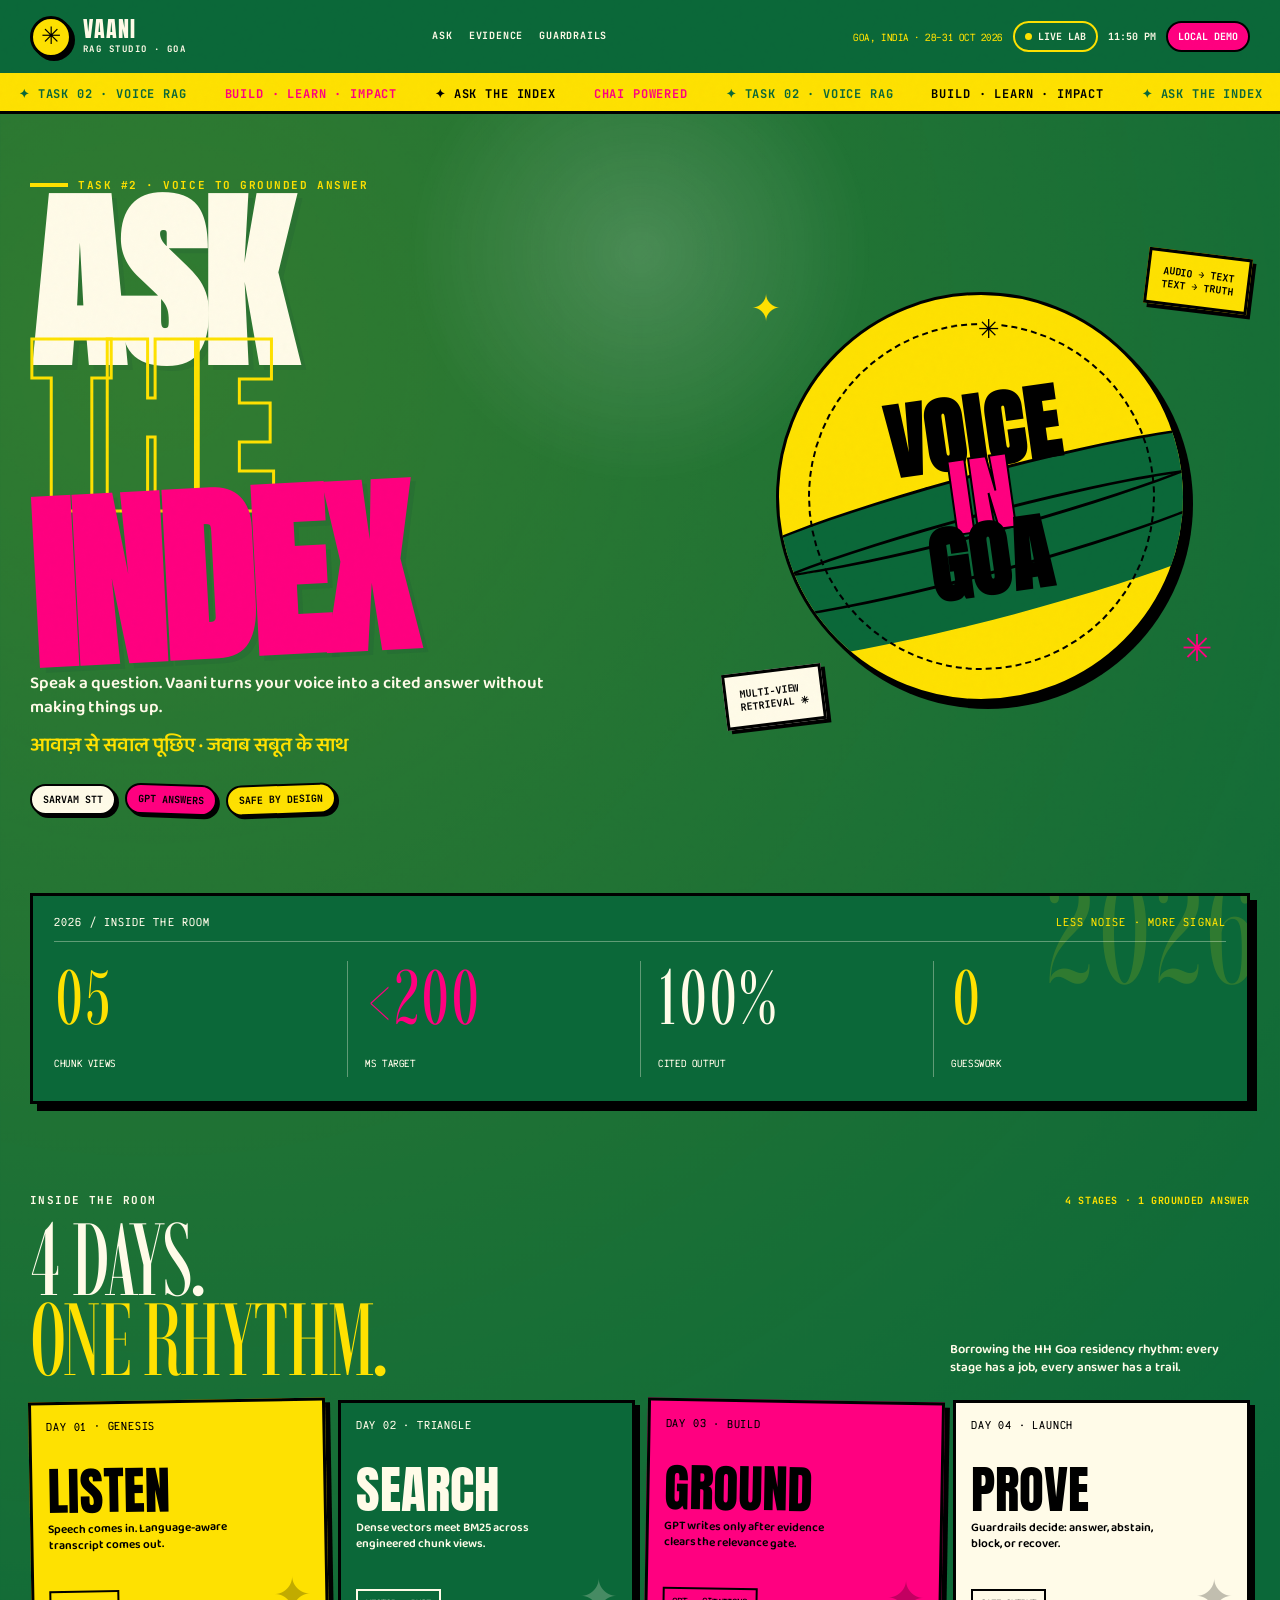
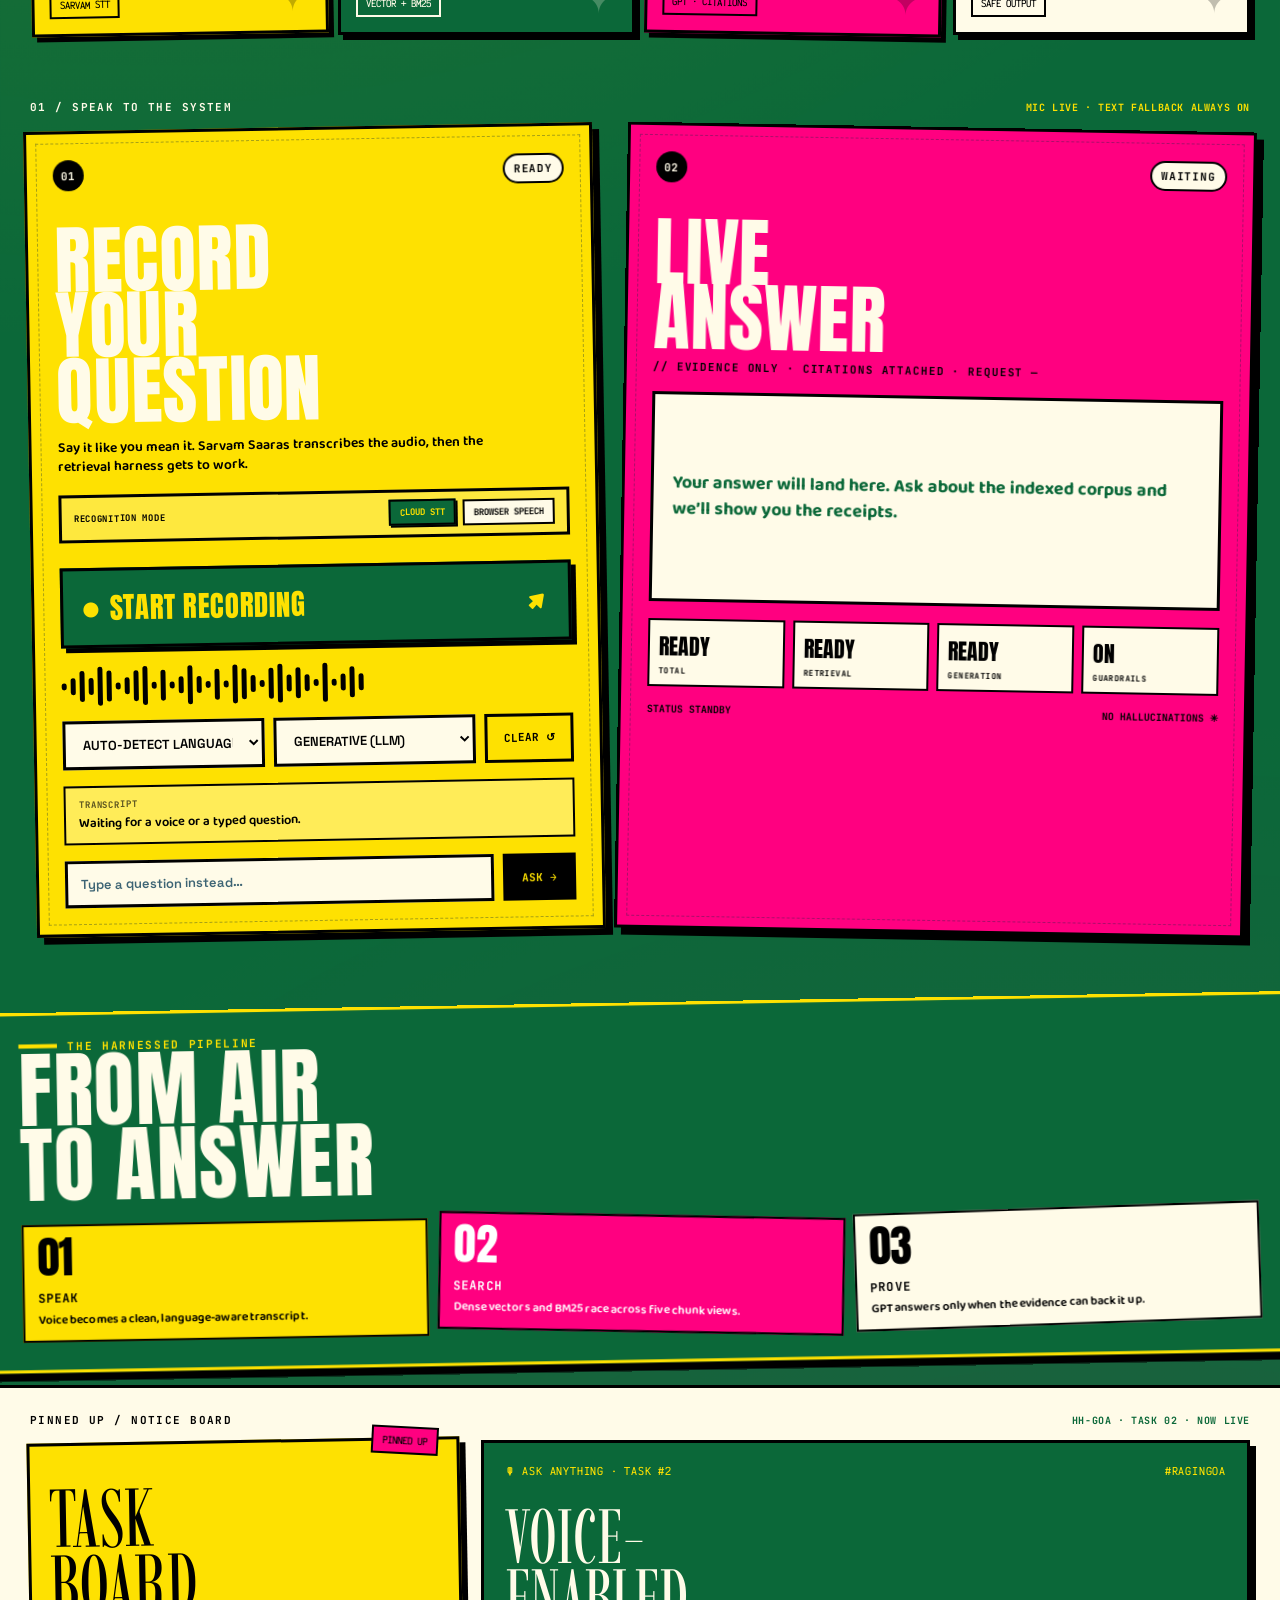
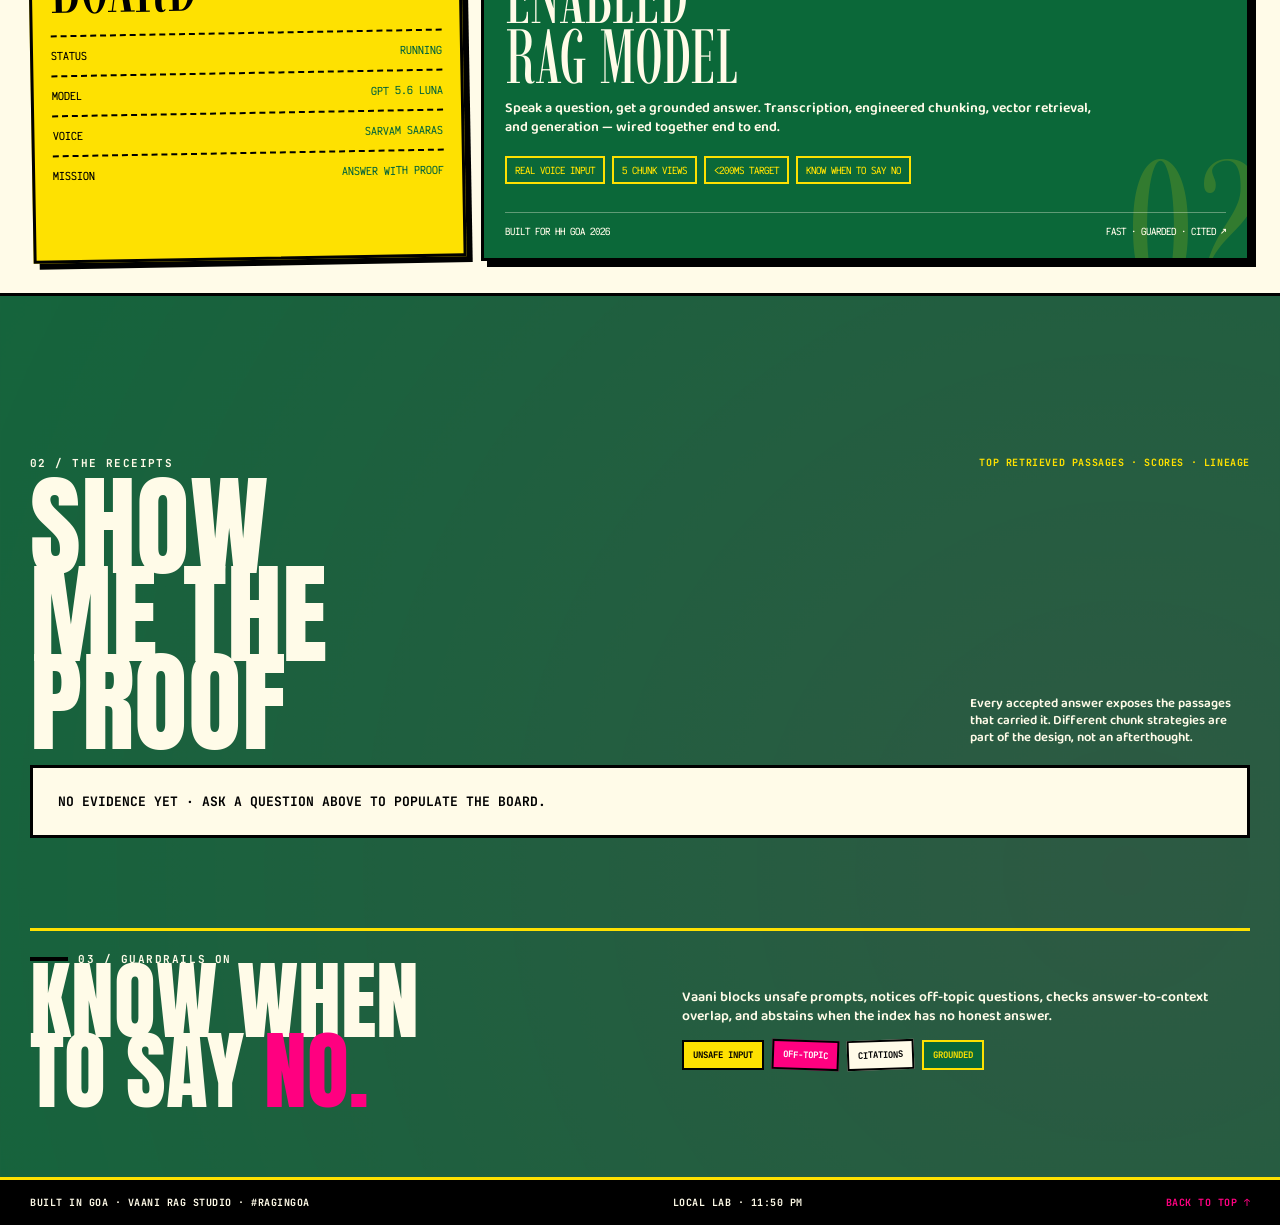
==== commit a0b67135: "feat: add ElevenLabs Scribe real-time speech-to-text integration and UI mode toggles" ====
--- a/frontend/index.html
+++ b/frontend/index.html
@@ -287,9 +287,16 @@
     input:focus, select:focus { box-shadow: 4px 4px 0 var(--ink); transform: translate(-2px,-2px); }
     .ask-button, .clear-button { border: var(--line); background: var(--ink); color: var(--sun-light); padding: 11px 16px; font: 700 11px var(--mono); text-transform: uppercase; transition: transform .15s; }
     .ask-button:hover, .clear-button:hover { transform: rotate(-2deg) translateY(-2px); }
-    .control-row { position: relative; z-index: 2; display: grid; grid-template-columns: 1fr auto; gap: 9px; margin-top: 10px; }
+    .control-row { position: relative; z-index: 2; display: grid; grid-template-columns: 1fr 1fr auto; gap: 9px; margin-top: 10px; }
     .control-row select { background: var(--paper); }
     .clear-button { background: transparent; color: var(--ink); }
+    .toggle-row { position: relative; z-index: 2; display: flex; align-items: center; justify-content: space-between; gap: 9px; margin-top: 18px; border: var(--line); background: rgba(255,255,255,.24); padding: 8px 12px; }
+    .toggle-label { font: 700 9px var(--mono); letter-spacing: .08em; text-transform: uppercase; color: var(--ink); }
+    .toggle-group { display: flex; gap: 6px; }
+    .toggle-option { cursor: pointer; position: relative; display: inline-block; }
+    .toggle-option input { position: absolute; opacity: 0; width: 0; height: 0; }
+    .toggle-btn { display: inline-block; border: 2px solid var(--ink); background: var(--paper); color: var(--ink); padding: 5px 9px; font: 700 9px var(--mono); text-transform: uppercase; transition: background .15s, transform .15s; }
+    .toggle-option input:checked + .toggle-btn { background: var(--hh-green); color: var(--hh-yellow); box-shadow: 2px 2px 0 var(--ink); transform: translate(-1px, -1px); }
     .transcript-box { position: relative; z-index: 2; min-height: 46px; margin-top: 16px; padding: 11px 13px; border: 2px solid var(--ink); background: rgba(255,255,255,.34); font: 600 13px/1.35 var(--round); }
     .transcript-box .label { display: block; font: 700 9px var(--mono); letter-spacing: .1em; text-transform: uppercase; margin-bottom: 4px; opacity: .65; }
 
@@ -594,9 +601,22 @@
             <div class="card-top"><span class="card-index">01</span><span class="state" id="recordState">READY</span></div>
             <h2 class="card-title">RECORD<br>YOUR<br>QUESTION</h2>
             <p class="card-help">Say it like you mean it. Sarvam Saaras transcribes the audio, then the retrieval harness gets to work.</p>
+            <div class="toggle-row">
+              <span class="toggle-label">Recognition Mode</span>
+              <div class="toggle-group">
+                <label class="toggle-option">
+                  <input type="radio" name="stt_source" value="cloud" checked>
+                  <span class="toggle-btn">Cloud STT</span>
+                </label>
+                <label class="toggle-option">
+                  <input type="radio" name="stt_source" value="browser">
+                  <span class="toggle-btn">Browser Speech</span>
+                </label>
+              </div>
+            </div>
             <button class="record-button" id="recordBtn" type="button"><span><span class="button-dot">●</span> START RECORDING</span><span>↗</span></button>
             <div class="wave" id="wave" aria-hidden="true"></div>
-            <div class="control-row"><select id="language" aria-label="Speech language"><option value="unknown">AUTO-DETECT LANGUAGE</option><option value="en-IN">ENGLISH</option><option value="as-IN">ASSAMESE</option><option value="bn-IN">BENGALI</option><option value="gu-IN">GUJARATI</option><option value="hi-IN">हिन्दी · HINDI</option><option value="kn-IN">KANNADA</option><option value="ml-IN">MALAYALAM</option><option value="mr-IN">MARATHI</option><option value="ne-IN">NEPALI</option><option value="od-IN">ODIA</option><option value="pa-IN">PUNJABI</option><option value="sa-IN">SANSKRIT</option><option value="ta-IN">தமிழ் · TAMIL</option><option value="te-IN">TELUGU</option><option value="ur-IN">URDU</option></select><button class="clear-button" id="clearBtn" type="button">CLEAR ↺</button></div>
+            <div class="control-row"><select id="language" aria-label="Speech language"><option value="unknown">AUTO-DETECT LANGUAGE</option><option value="en-IN">ENGLISH</option><option value="as-IN">ASSAMESE</option><option value="bn-IN">BENGALI</option><option value="gu-IN">GUJARATI</option><option value="hi-IN">हिन्दी · HINDI</option><option value="kn-IN">KANNADA</option><option value="ml-IN">MALAYALAM</option><option value="mr-IN">MARATHI</option><option value="ne-IN">NEPALI</option><option value="od-IN">ODIA</option><option value="pa-IN">PUNJABI</option><option value="sa-IN">SANSKRIT</option><option value="ta-IN">தமிழ் · TAMIL</option><option value="te-IN">TELUGU</option><option value="ur-IN">URDU</option></select><select id="mode" aria-label="Answer Mode"><option value="generative">GENERATIVE (LLM)</option><option value="fast">FAST (EXTRACTIVE)</option></select><button class="clear-button" id="clearBtn" type="button">CLEAR ↺</button></div>
             <div class="transcript-box" id="transcript"><span class="label">TRANSCRIPT</span>Waiting for a voice or a typed question.</div>
             <form class="input-line" id="queryForm"><input id="queryInput" placeholder="Type a question instead…" autocomplete="off" aria-label="Type your question"><button class="ask-button" type="submit">ASK →</button></form>
           </article>
@@ -671,7 +691,171 @@
       const $ = id => document.getElementById(id);
       const wave = $('wave');
       for (let i = 0; i < 34; i++) { const bar = document.createElement('i'); bar.className = 'bar'; wave.appendChild(bar); }
-      let recorder = null, chunks = [], recording = false;
+      let recorder = null, chunks = [], recording = false, sttProvider = '';
+      let connection = null, voiceBuffer = '', livePartial = '', autoSendTimer = null;
+      const AUTO_SEND_AFTER_COMMIT_MS = 650;
+      const SpeechRecognition = window.SpeechRecognition || window.webkitSpeechRecognition;
+      let recognition = null;
+      async function fetchScribeToken() {
+        const res = await fetch(api('/api/voice/scribe-token'));
+        if (!res.ok) {
+          const body = await res.json().catch(() => ({}));
+          throw new Error(body.error || `Token request failed (${res.status})`);
+        }
+        const data = await res.json();
+        if (!data.token) throw new Error("No token in response");
+        return data.token;
+      }
+      function cancelAutoSend() {
+        if (autoSendTimer !== null) { clearTimeout(autoSendTimer); autoSendTimer = null; }
+      }
+      function closeScribeMic({ silent = false } = {}) {
+        const active = connection;
+        connection = null;
+        if (active) active.close();
+        recording = false;
+        $('recordBtn').classList.remove('recording');
+        $('recordBtn').innerHTML = '<span><span class="button-dot">●</span> START RECORDING</span><span>↗</span>';
+        wave.classList.remove('is-recording');
+      }
+      function scheduleAutoSend() {
+        cancelAutoSend();
+        autoSendTimer = setTimeout(() => { autoSendTimer = null; sendScribeQuestion(); }, AUTO_SEND_AFTER_COMMIT_MS);
+      }
+      function sendScribeQuestion() {
+        cancelAutoSend();
+        const q = (voiceBuffer || '').trim();
+        if (!q) return;
+        closeScribeMic({ silent: true });
+        sendText(q);
+      }
+      async function startScribe() {
+        cancelAutoSend();
+        voiceBuffer = '';
+        livePartial = '';
+        setStatus('FETCHING TOKEN…');
+        try {
+          const token = await fetchScribeToken();
+          const { Scribe, RealtimeEvents } = await import("https://esm.sh/@elevenlabs/client@1.17.0");
+          const options = {
+            token,
+            modelId: "scribe_v2_realtime",
+            commitStrategy: "vad",
+            vadSilenceThresholdSecs: 1.6,
+            vadThreshold: 0.5,
+            minSpeechDurationMs: 500,
+            minSilenceDurationMs: 1600,
+            includeTimestamps: true,
+            noVerbatim: true,
+            includeLanguageDetection: true,
+            keyterms: ["Goa", "Konkan", "India", "MS MARCO"],
+            microphone: {
+              echoCancellation: true,
+              noiseSuppression: true,
+              autoGainControl: true,
+            },
+          };
+          const selectedLang = $('language').value;
+          if (selectedLang && selectedLang !== 'unknown') {
+            options.languageCode = selectedLang.split('-')[0];
+          } else {
+            options.secondaryLanguages = ["en", "hi", "bn", "mr", "ta", "te", "gu", "kn", "ml", "pa", "as", "or", "ne", "ur", "sa"];
+          }
+          const currentConnection = Scribe.connect(options);
+          connection = currentConnection;
+          currentConnection.on(RealtimeEvents.SESSION_STARTED, () => {
+            recording = true;
+            $('recordBtn').classList.add('recording');
+            $('recordBtn').innerHTML = '<span><span class="button-dot">■</span> STOP RECORDING</span><span>↗</span>';
+            wave.classList.add('is-recording');
+            setStatus('SPEAK NOW…');
+          });
+          currentConnection.on(RealtimeEvents.PARTIAL_TRANSCRIPT, (data) => {
+            if (connection !== currentConnection) return;
+            const text = (data.text || '').trim();
+            if (!text) return;
+            livePartial = text;
+            setTranscript(`${voiceBuffer} ${livePartial}`.trim(), 'TRANSCRIPT (LIVE)');
+            setStatus('LISTENING…');
+          });
+          currentConnection.on(RealtimeEvents.COMMITTED_TRANSCRIPT, (data) => {
+            if (connection !== currentConnection) return;
+            const text = (data.text || '').trim();
+            livePartial = '';
+            if (!text) return;
+            voiceBuffer = `${voiceBuffer} ${text}`.trim();
+            setTranscript(voiceBuffer, 'TRANSCRIPT (LIVE)');
+            scheduleAutoSend();
+          });
+          currentConnection.on(RealtimeEvents.ERROR, (error) => {
+            if (connection !== currentConnection) return;
+            setStatus(`ERROR: ${error?.message || error}`, true);
+          });
+          currentConnection.on(RealtimeEvents.CLOSE, () => {
+            if (connection === currentConnection) {
+              connection = null;
+              recording = false;
+              $('recordBtn').classList.remove('recording');
+              $('recordBtn').innerHTML = '<span><span class="button-dot">●</span> START RECORDING</span><span>↗</span>';
+              wave.classList.remove('is-recording');
+            }
+          });
+        } catch (error) {
+          setStatus('SCRIBE CONNECTION FAILED', true);
+          $('answer').textContent = error.message;
+          recording = false;
+          $('recordBtn').classList.remove('recording');
+          $('recordBtn').innerHTML = '<span><span class="button-dot">●</span> START RECORDING</span><span>↗</span>';
+          wave.classList.remove('is-recording');
+        }
+      }
+      function stopScribe() {
+        const q = `${voiceBuffer} ${livePartial}`.trim();
+        if (q) {
+          voiceBuffer = q;
+          sendScribeQuestion();
+        } else {
+          closeScribeMic({ silent: true });
+          setStatus('WAITING');
+        }
+      }
+      if (SpeechRecognition) {
+        recognition = new SpeechRecognition();
+        recognition.continuous = false;
+        recognition.interimResults = false;
+
+        recognition.onstart = () => {
+          recording = true;
+          $('recordBtn').classList.add('recording');
+          $('recordBtn').innerHTML = '<span><span class="button-dot">■</span> STOP RECORDING</span><span>↗</span>';
+          wave.classList.add('is-recording');
+          setStatus('LISTENING (BROWSER)…');
+        };
+
+        recognition.onresult = event => {
+          const transcript = event.results[0][0].transcript;
+          setTranscript(transcript, 'TRANSCRIPT (BROWSER)');
+          sendText(transcript);
+        };
+
+        recognition.onerror = event => {
+          console.error('Speech recognition error', event);
+          if (event.error !== 'no-speech') {
+            setStatus('RECOGNITION ERROR', true);
+            $('answer').textContent = `Speech recognition error: ${event.error}`;
+          }
+        };
+
+        recognition.onend = () => {
+          recording = false;
+          $('recordBtn').classList.remove('recording');
+          $('recordBtn').innerHTML = '<span><span class="button-dot">●</span> START RECORDING</span><span>↗</span>';
+          wave.classList.remove('is-recording');
+          if ($('statusText').textContent.startsWith('LISTENING')) {
+            setStatus('WAITING');
+          }
+        };
+      }
 
       function setStatus(text, warn = false) {
         $('statusText').textContent = text.toUpperCase();
@@ -686,7 +870,11 @@
       function formatMs(value) { return `${Number(value || 0).toFixed(1)} ms`; }
       function renderMetrics(result) {
         const timings = result.stage_latency_ms || {};
-        const entries = [['total', result.total_latency_ms], ['retrieval', timings.retrieval], ['generation', timings.generation || timings.generation_fallback], ['guardrails', (timings.input_guardrails || 0) + (timings.answer_guardrails || 0)]];
+        let total = result.total_latency_ms;
+        if (sttProvider && sttProvider.toLowerCase().includes('elevenlabs') && typeof timings.stt === 'number') {
+          total = Math.max(0, total - timings.stt);
+        }
+        const entries = [['total', total], ['retrieval', timings.retrieval], ['generation', timings.generation || timings.generation_fallback], ['guardrails', (timings.input_guardrails || 0) + (timings.answer_guardrails || 0)]];
         $('metrics').replaceChildren();
         entries.forEach(([name, value]) => { const card = document.createElement('div'); card.className = 'metric'; const b = document.createElement('b'); b.textContent = value == null ? (name === 'guardrails' ? 'ON' : 'READY') : formatMs(value); const span = document.createElement('span'); span.textContent = name; card.append(b, span); $('metrics').append(card); });
       }
@@ -715,13 +903,55 @@
       async function sendText(query) {
         if (!query.trim()) return;
         setStatus('SEARCHING…'); $('answer').textContent = 'Finding the right passages…'; $('answer').dataset.status = 'waiting';
-        try { const response = await fetch(api('/api/query'), { method: 'POST', headers: {'Content-Type': 'application/json'}, body: JSON.stringify({ query, language_code: $('language').value }) }); renderResult(await response.json()); }
+        try { const response = await fetch(api('/api/query'), { method: 'POST', headers: {'Content-Type': 'application/json'}, body: JSON.stringify({ query, language_code: $('language').value, mode: $('mode').value }) }); renderResult(await response.json()); }
         catch (error) { setStatus('REQUEST FAILED', true); $('answer').textContent = error.message; $('answer').dataset.status = 'blocked'; }
       }
       $('queryForm').addEventListener('submit', event => { event.preventDefault(); sendText($('queryInput').value); });
       $('clearBtn').addEventListener('click', () => { $('queryInput').value = ''; setTranscript('Waiting for a voice or a typed question.'); $('answer').textContent = 'Your answer will land here. Ask about the indexed corpus and we’ll show you the receipts.'; $('answer').dataset.status = 'waiting'; $('requestId').textContent = '—'; renderMetrics({}); renderSources([]); setStatus('WAITING'); });
       $('recordBtn').addEventListener('click', async () => {
-        if (recording) { recorder.stop(); recording = false; $('recordBtn').classList.remove('recording'); $('recordBtn').innerHTML = '<span><span class="button-dot">●</span> START RECORDING</span><span>↗</span>'; setStatus('UPLOADING AUDIO…'); return; }
+        const useBrowser = document.querySelector('input[name="stt_source"]:checked')?.value === 'browser';
+
+        if (sttProvider === "ElevenLabs STT" && !useBrowser) {
+          if (recording) {
+            stopScribe();
+          } else {
+            await startScribe();
+          }
+          return;
+        }
+
+        if (useBrowser) {
+          if (!SpeechRecognition) {
+            setStatus('BROWSER SPEECH UNSUPPORTED', true);
+            $('answer').textContent = 'This browser does not support the Web Speech API. Please switch to Cloud STT or try Chrome/Safari.';
+            return;
+          }
+          if (recording) {
+            recognition.stop();
+            return;
+          }
+          const selectedLang = $('language').value;
+          recognition.lang = selectedLang === 'unknown' ? 'en-IN' : selectedLang;
+          try {
+            recognition.start();
+          } catch (error) {
+            console.error(error);
+            recognition.stop();
+          }
+          return;
+        }
+
+        if (recording) {
+          if (recorder && recorder.state !== 'inactive') {
+            recorder.stop();
+          }
+          recording = false;
+          $('recordBtn').classList.remove('recording');
+          $('recordBtn').innerHTML = '<span><span class="button-dot">●</span> START RECORDING</span><span>↗</span>';
+          wave.classList.remove('is-recording');
+          setStatus('UPLOADING AUDIO…');
+          return;
+        }
         if (!navigator.mediaDevices?.getUserMedia || !window.MediaRecorder) { setStatus('MICROPHONE UNAVAILABLE', true); $('answer').textContent = 'This browser does not expose MediaRecorder. Use the typed question box.'; return; }
         try {
           const stream = await navigator.mediaDevices.getUserMedia({ audio: true });
@@ -730,7 +960,14 @@
           const mimeType = mimeCandidates.find(type => MediaRecorder.isTypeSupported(type)) || '';
           recorder = new MediaRecorder(stream, mimeType ? { mimeType } : undefined);
           recorder.ondataavailable = event => { if (event.data.size) chunks.push(event.data); };
-          recorder.onerror = () => { stream.getTracks().forEach(track => track.stop()); recording = false; setStatus('RECORDING FAILED', true); $('answer').textContent = 'The browser could not create an audio recording. Try Chrome or Edge.'; };
+          recorder.onerror = () => {
+            stream.getTracks().forEach(track => track.stop());
+            recording = false;
+            $('recordBtn').classList.remove('recording');
+            wave.classList.remove('is-recording');
+            setStatus('RECORDING FAILED', true);
+            $('answer').textContent = 'The browser could not create an audio recording. Try Chrome or Edge.';
+          };
           recorder.onstop = async () => {
             stream.getTracks().forEach(track => track.stop());
             const actualType = recorder.mimeType || mimeType || 'audio/webm';
@@ -745,12 +982,17 @@
               renderResult(result);
             } catch (error) { setStatus('VOICE REQUEST FAILED', true); $('answer').textContent = error.message; }
           };
-          recorder.start(); recording = true; $('recordBtn').classList.add('recording'); $('recordBtn').innerHTML = '<span><span class="button-dot">■</span> STOP RECORDING</span><span>↗</span>'; setStatus('LISTENING…');
+          recorder.start();
+          recording = true;
+          $('recordBtn').classList.add('recording');
+          $('recordBtn').innerHTML = '<span><span class="button-dot">■</span> STOP RECORDING</span><span>↗</span>';
+          wave.classList.add('is-recording');
+          setStatus('LISTENING…');
         } catch (error) { setStatus('MIC PERMISSION REQUIRED', true); $('answer').textContent = error.message; }
       });
       function tickClock() { const now = new Date(); const value = now.toLocaleTimeString([], { hour: '2-digit', minute: '2-digit' }); if ($('clock')) $('clock').textContent = value; if ($('footerTime')) $('footerTime').textContent = `LOCAL LAB · ${value}`; }
       tickClock(); setInterval(tickClock, 1000);
-      fetch(api('/api/config')).then(response => response.json()).then(config => { $('configBadge').textContent = 'SARVAM STT · GPT RAG'; $('configBadge').title = `${config.stt_provider || 'STT'} · ${config.generation_provider || 'GENERATOR'}`; }).catch(() => { $('configBadge').textContent = 'LOCAL DEMO'; });
+      fetch(api('/api/config')).then(response => response.json()).then(config => { sttProvider = config.stt_provider || ''; $('configBadge').textContent = `${config.stt_provider || 'STT'} · ${config.generation_provider || 'RAG'}`; $('configBadge').title = `${config.stt_provider || 'STT'} · ${config.generation_provider || 'GENERATOR'}`; }).catch(() => { $('configBadge').textContent = 'LOCAL DEMO'; });
       window.addEventListener('pointermove', event => { document.documentElement.style.setProperty('--mx', `${event.clientX}px`); document.documentElement.style.setProperty('--my', `${event.clientY}px`); });
       const art = document.querySelector('.hero-art'); window.addEventListener('pointermove', event => { if (window.matchMedia('(prefers-reduced-motion: reduce)').matches) return; const x = (event.clientX / window.innerWidth - .5) * 8; const y = (event.clientY / window.innerHeight - .5) * 8; art.style.transform = `translate(${x}px, ${y}px)`; });
     })();
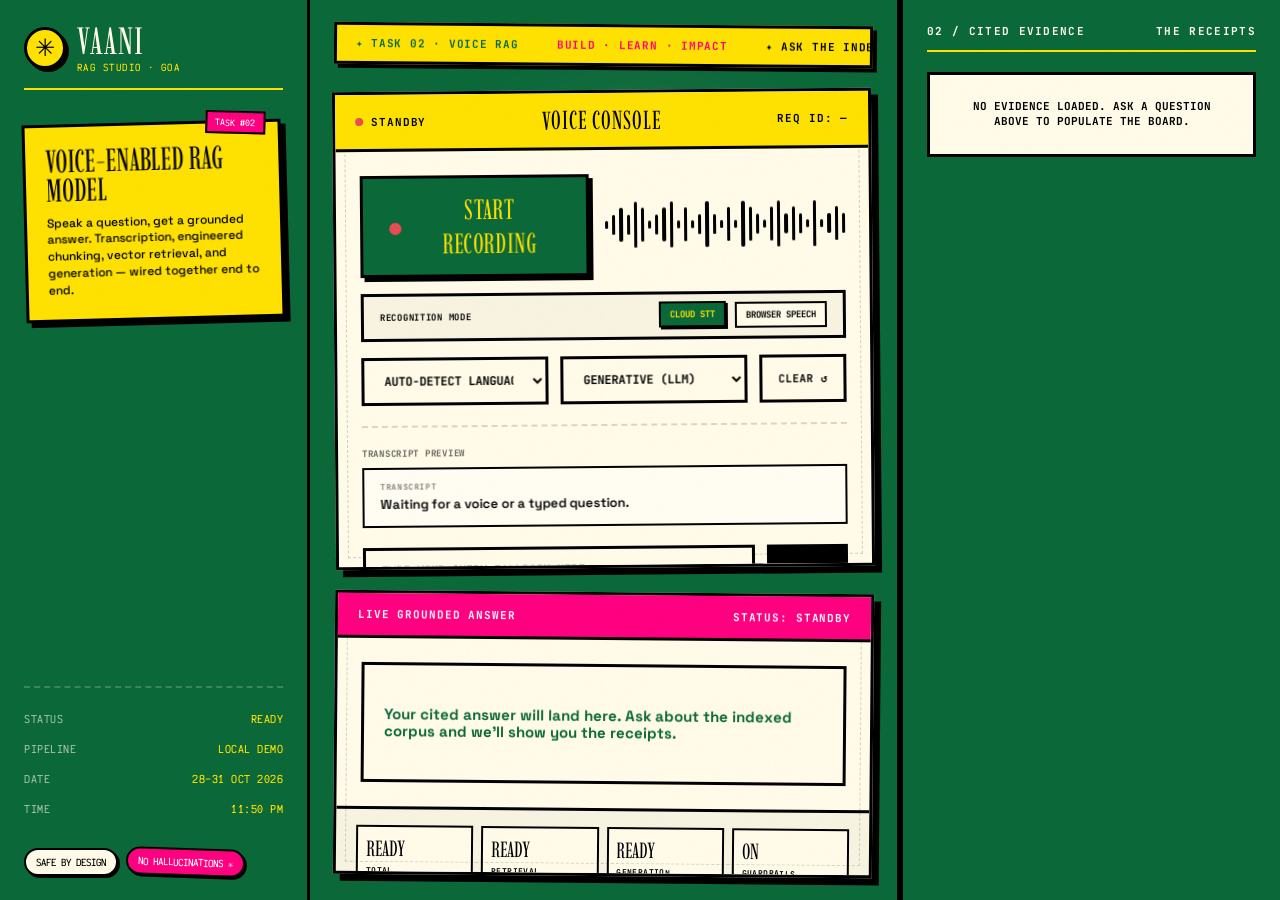
==== commit 2a260896: "feat: complete redesign of the frontend to a 3-column studio dashboard layout matching HHGOA theme" ====
--- a/frontend/index.html
+++ b/frontend/index.html
@@ -3,7 +3,7 @@
 <head>
   <meta charset="utf-8" />
   <meta name="viewport" content="width=device-width, initial-scale=1" />
-  <meta name="theme-color" content="#f4d34f" />
+  <meta name="theme-color" content="#fee101" />
   <title>Vaani Studio — Voice RAG in Goa</title>
   <link rel="preconnect" href="https://fonts.googleapis.com">
   <link rel="preconnect" href="https://fonts.gstatic.com" crossorigin>
@@ -21,7 +21,7 @@
       --mint: #fee101;
       --blue: #fffbe8;
       --white: #fffbe8;
-      /* HH Goa reference palette: green / yellow / signal pink */
+      /* HH Goa reference palette */
       --hh-green: #0b6839;
       --hh-yellow: #fee101;
       --hh-pink: #ff0080;
@@ -30,8 +30,8 @@
       --hh-mono: "Victor Mono", var(--mono);
       --line: 3px solid var(--ink);
       --shadow: 7px 7px 0 var(--ink);
-      --display: "Anton", "Bungee", "Arial Narrow", sans-serif;
-      --round: "Baloo 2", "Space Grotesk", system-ui, sans-serif;
+      --display: "Imbue", Georgia, serif;
+      --round: "Space Grotesk", system-ui, sans-serif;
       --body: "Space Grotesk", system-ui, sans-serif;
       --mono: "JetBrains Mono", ui-monospace, monospace;
     }
@@ -40,15 +40,11 @@
     html { scroll-behavior: smooth; }
     body {
       margin: 0;
-      color: var(--ink);
-      background:
-        radial-gradient(circle at 8% 11%, rgba(255,255,255,.45) 0 2px, transparent 3px),
-        radial-gradient(circle at 77% 18%, rgba(255,255,255,.25) 0 1px, transparent 2px),
-        radial-gradient(circle at 44% 72%, rgba(9,44,64,.08) 0 1px, transparent 2px),
-        var(--sun);
-      background-size: 130px 130px, 170px 170px, 110px 110px, auto;
+      color: var(--hh-offwhite);
+      background: var(--hh-green);
       font-family: var(--body);
-      overflow-x: hidden;
+      overflow: hidden;
+      height: 100vh;
     }
     body::before {
       content: "";
@@ -56,13 +52,24 @@
       inset: 0;
       pointer-events: none;
       z-index: 50;
-      opacity: .08;
+      opacity: .04;
       background-image: url("data:image/svg+xml,%3Csvg viewBox='0 0 180 180' xmlns='http://www.w3.org/2000/svg'%3E%3Cfilter id='n'%3E%3CfeTurbulence type='fractalNoise' baseFrequency='.9' numOctaves='3' stitchTiles='stitch'/%3E%3C/filter%3E%3Crect width='100%25' height='100%25' filter='url(%23n)' opacity='.34'/%3E%3C/svg%3E");
       mix-blend-mode: multiply;
     }
     a { color: inherit; text-decoration: none; }
     button, input, select { font: inherit; }
     button { cursor: pointer; }
+
+    /* App Workspace Layout */
+    .app-container {
+      display: grid;
+      grid-template-columns: 310px 1fr 380px;
+      height: 100vh;
+      width: 100vw;
+      overflow: hidden;
+      position: relative;
+      z-index: 1;
+    }
 
     .cursor-spot {
       position: fixed;
@@ -74,27 +81,32 @@
       transform: translate(-50%, -50%);
       left: var(--mx, 50%);
       top: var(--my, 28%);
-      background: radial-gradient(circle, rgba(255,255,255,.23), rgba(255,255,255,0) 64%);
+      background: radial-gradient(circle, rgba(255,255,255,.12), rgba(255,255,255,0) 64%);
       filter: blur(6px);
       transition: left .25s ease-out, top .25s ease-out;
       opacity: .72;
     }
-    .page { position: relative; z-index: 1; }
-    .wrap { width: min(1220px, calc(100% - 34px)); margin: 0 auto; }
-
-    .topbar {
-      min-height: 76px;
-      border-bottom: var(--line);
-      display: flex;
+
+    /* Sidebar Panel */
+    .sidebar {
+      background: var(--hh-green);
+      border-right: 3px solid var(--ink);
+      display: flex;
+      flex-direction: column;
+      padding: 24px;
+      height: 100%;
+      overflow-y: auto;
+      justify-content: space-between;
+    }
+    .brand {
+      display: inline-flex;
       align-items: center;
-      justify-content: space-between;
-      gap: 20px;
-      padding: 14px max(17px, calc((100vw - 1220px) / 2));
-      background: var(--sun);
-      position: relative;
-      z-index: 10;
-    }
-    .brand { display: inline-flex; align-items: center; gap: 11px; line-height: .92; }
+      gap: 11px;
+      line-height: .92;
+      border-bottom: 2px solid var(--hh-yellow);
+      padding-bottom: 16px;
+      width: 100%;
+    }
     .brand-mark {
       display: grid;
       place-items: center;
@@ -102,585 +114,632 @@
       height: 42px;
       border: var(--line);
       border-radius: 50%;
-      background: var(--pink);
+      background: var(--hh-yellow);
+      color: #000;
       box-shadow: 3px 3px 0 var(--ink);
       font-size: 24px;
       animation: spin 15s linear infinite;
     }
-    .brand-word { font-family: var(--display); font-size: 22px; letter-spacing: .04em; }
-    .brand-sub { display: block; font: 700 9px/1 var(--mono); letter-spacing: .16em; margin-top: 4px; }
-    .top-links { display: flex; align-items: center; gap: 16px; font: 700 10px var(--mono); letter-spacing: .08em; text-transform: uppercase; }
-    .top-links a { border-bottom: 2px solid transparent; transition: border-color .2s, transform .2s; }
-    .top-links a:hover { border-color: var(--ink); transform: rotate(-2deg); }
-    .top-meta { display: flex; align-items: center; gap: 10px; font: 700 10px var(--mono); text-transform: uppercase; white-space: nowrap; }
-    .hh-date { color: var(--ink-soft); font: 700 9px var(--hh-mono); letter-spacing: .06em; }
-    .live-pill, .tiny-chip { border: 2px solid var(--ink); border-radius: 999px; padding: 7px 10px; background: var(--paper); }
-    .live-pill::before { content: ""; display: inline-block; width: 7px; height: 7px; border-radius: 50%; background: #e94c51; margin-right: 6px; animation: blink 1.2s ease-in-out infinite; }
-    .tiny-chip { background: var(--mint); }
-
-    .marquee {
+    .brand-word { font-family: var(--display); font-size: 38px; letter-spacing: .04em; font-weight: 400; }
+    .brand-sub { display: block; font: 700 9px/1 var(--hh-mono); letter-spacing: .16em; margin-top: 4px; color: var(--hh-yellow); }
+
+    .project-card {
+      border: 3px solid var(--ink);
+      background: var(--hh-yellow);
+      color: #000;
+      box-shadow: 5px 5px 0 var(--ink);
+      padding: 20px;
+      margin: 32px 0;
+      transform: rotate(-1.5deg);
+      position: relative;
+    }
+    .project-tag {
+      position: absolute;
+      top: -12px;
+      right: 12px;
+      border: 2px solid var(--ink);
+      background: var(--hh-pink);
+      color: #fff;
+      padding: 4px 8px;
+      font: 700 8px var(--hh-mono);
+      transform: rotate(3deg);
+    }
+    .project-card h3 {
+      font-family: var(--display);
+      font-size: 32px;
+      margin: 0 0 10px 0;
+      line-height: 0.9;
+      font-weight: 400;
+    }
+    .project-card p {
+      margin: 0;
+      font-size: 12px;
+      line-height: 1.4;
+      font-weight: 500;
+    }
+
+    .sidebar-meta {
+      display: flex;
+      flex-direction: column;
+      gap: 16px;
+      border-top: 2px dashed rgba(255,251,232,0.2);
+      padding-top: 24px;
+    }
+    .meta-item {
+      display: flex;
+      justify-content: space-between;
+      align-items: center;
+      font: 700 10px var(--hh-mono);
+      text-transform: uppercase;
+      letter-spacing: 0.05em;
+    }
+    .meta-item span:first-child {
+      color: rgba(255,251,232,0.6);
+    }
+    .meta-item strong, .meta-item span:last-child {
+      color: var(--hh-yellow);
+    }
+
+    .sticker-box {
+      display: flex;
+      flex-wrap: wrap;
+      gap: 8px;
+      margin-top: 32px;
+    }
+    .sticker {
+      border: 2px solid var(--ink);
+      border-radius: 999px;
+      padding: 6px 10px;
+      background: var(--hh-offwhite);
+      color: #000;
+      font: 700 9px var(--hh-mono);
+      text-transform: uppercase;
+      box-shadow: 2px 2px 0 var(--ink);
+    }
+    .sticker:nth-child(2) {
+      background: var(--hh-pink);
+      color: #fff;
+      transform: rotate(2deg);
+    }
+
+    /* Center Console workspace */
+    .console-workspace {
+      display: flex;
+      flex-direction: column;
+      height: 100%;
+      overflow-y: auto;
+      border-right: 3px solid var(--ink);
+      padding: 24px;
+      gap: 24px;
+    }
+
+    /* Marquee ticker banner */
+    .console-ticker {
       overflow: hidden;
-      border-bottom: var(--line);
-      background: var(--ink);
-      color: var(--sun-light);
-      min-height: 38px;
+      border: 3px solid var(--ink);
+      box-shadow: 4px 4px 0 var(--ink);
+      background: var(--hh-yellow);
+      color: var(--hh-green);
+      min-height: 42px;
       display: flex;
       align-items: center;
-      font: 700 12px var(--mono);
+      font: 700 11px var(--mono);
       letter-spacing: .07em;
       text-transform: uppercase;
-    }
-    .marquee-track { display: flex; flex: 0 0 max-content; animation: marquee 27s linear infinite; }
+      transform: rotate(0.5deg);
+    }
+    .marquee-track { display: flex; flex: 0 0 max-content; animation: marquee 20s linear infinite; }
     .marquee-track span { padding: 9px 19px; white-space: nowrap; }
-    .marquee-track span:nth-child(2n) { color: var(--pink); }
-    .marquee-track span:nth-child(3n) { color: var(--mint); }
-
-    .hero {
-      min-height: 670px;
-      padding: 64px 0 62px;
-      display: grid;
-      grid-template-columns: minmax(0, .93fr) minmax(360px, .77fr);
-      gap: 34px;
-      align-items: center;
-    }
-    .eyebrow { font: 700 11px var(--mono); letter-spacing: .14em; text-transform: uppercase; display: flex; align-items: center; gap: 10px; }
-    .eyebrow::before { content: ""; width: 38px; height: 4px; background: var(--ink); display: block; }
-    .hero h1 {
-      margin: 20px 0 21px;
-      font-family: var(--display);
-      font-size: clamp(92px, 15vw, 190px);
-      line-height: .77;
-      letter-spacing: -.025em;
-      text-transform: uppercase;
-      text-shadow: 5px 5px 0 rgba(9,44,64,.08);
-    }
-    .hero h1 .outline { color: transparent; -webkit-text-stroke: 3px var(--ink); text-shadow: none; }
-    .hero h1 .pink { color: var(--pink); display: inline-block; transform: rotate(-3deg); }
-    .hero-copy p { max-width: 525px; margin: 0; font: 600 17px/1.4 var(--round); }
-    .hero-copy .hindi { color: var(--ink-soft); font-family: var(--round); font-size: 20px; margin-top: 12px; }
-    .hero-stamps { display: flex; flex-wrap: wrap; gap: 9px; margin-top: 25px; }
-    .stamp { border: 2px solid var(--ink); border-radius: 999px; padding: 7px 11px; background: var(--paper); box-shadow: 3px 3px 0 var(--ink); font: 700 10px var(--mono); text-transform: uppercase; }
-    .stamp:nth-child(2) { background: var(--pink); transform: rotate(2deg); }
-    .stamp:nth-child(3) { background: var(--mint); transform: rotate(-2deg); }
-
-    .hero-art { position: relative; min-height: 530px; display: grid; place-items: center; }
-    .sun-disc {
-      width: min(410px, 75vw);
-      aspect-ratio: 1;
+    .marquee-track span:nth-child(2n) { color: var(--hh-pink); }
+    .marquee-track span:nth-child(3n) { color: #000; }
+
+    /* Interactive cards */
+    .console-card, .answer-card {
       border: var(--line);
-      border-radius: 50%;
-      background: var(--coral);
       box-shadow: var(--shadow);
+      background: var(--hh-offwhite);
+      color: #000;
       position: relative;
       overflow: hidden;
-      animation: float 5s ease-in-out infinite;
-    }
-    .sun-disc::before, .sun-disc::after { content: ""; position: absolute; left: -18%; width: 136%; height: 56px; border: 3px solid var(--ink); border-radius: 50%; transform: rotate(-15deg); background: var(--sun); }
-    .sun-disc::before { top: 44%; box-shadow: 0 42px 0 var(--sun), 0 84px 0 var(--sun); }
-    .sun-disc::after { top: 54%; border-color: var(--ink); background: transparent; box-shadow: 0 42px 0 transparent, 0 84px 0 transparent; }
-    .art-title { position: absolute; left: 50%; top: 50%; transform: translate(-50%, -50%) rotate(-8deg); color: var(--ink); font: 700 clamp(35px, 7vw, 82px)/.78 var(--display); letter-spacing: .01em; text-align: center; z-index: 2; }
-    .art-title span { display: block; color: var(--sun-light); -webkit-text-stroke: 2px var(--ink); }
-    .art-orbit { position: absolute; inset: 7%; border: 2px dashed var(--ink); border-radius: 50%; animation: spin 22s linear infinite; }
-    .art-orbit::after { content: "✳"; position: absolute; top: -13px; left: 49%; font-size: 26px; background: var(--sun); }
-    .art-note { position: absolute; padding: 12px 13px; border: var(--line); background: var(--mint); box-shadow: 4px 4px 0 var(--ink); font: 700 10px var(--mono); text-transform: uppercase; }
-    .art-note.one { top: 4%; right: 0; transform: rotate(7deg); }
-    .art-note.two { bottom: 7%; left: 2%; background: var(--paper); transform: rotate(-7deg); }
-    .art-star { position: absolute; font-size: 37px; color: var(--ink); animation: bob 3s ease-in-out infinite; }
-    .art-star.s1 { top: 10%; left: 7%; }
-    .art-star.s2 { right: 7%; bottom: 17%; color: var(--pink); animation-delay: -1s; }
-
-    .section-label { display: flex; justify-content: space-between; align-items: center; gap: 15px; margin-bottom: 13px; font: 700 11px var(--mono); letter-spacing: .13em; text-transform: uppercase; }
-    .section-label span:last-child { color: var(--ink-soft); font-size: 10px; letter-spacing: .06em; }
-
-    /* HH Goa main-site inspired layers: stats, room cards, notice board */
-    .hh-stats-wrap { margin-top: 16px; margin-bottom: 64px; background: var(--hh-green); color: var(--hh-offwhite); border: 3px solid var(--ink); box-shadow: 7px 7px 0 var(--ink); padding: 19px 21px 24px; transform: rotate(.6deg); position: relative; overflow: hidden; }
-    .hh-stats-wrap::before { content: "2026"; position: absolute; right: -12px; top: -25px; color: rgba(254,225,1,.15); font: 400 150px/.8 var(--editorial); pointer-events: none; }
-    .hh-stat-head { position: relative; z-index: 1; display: flex; justify-content: space-between; gap: 15px; border-bottom: 1px solid rgba(255,251,232,.35); padding-bottom: 12px; font: 700 10px var(--hh-mono); letter-spacing: .11em; text-transform: uppercase; }
-    .hh-stat-head span:last-child { color: var(--hh-yellow); }
-    .hh-stats { position: relative; z-index: 1; display: grid; grid-template-columns: repeat(4, 1fr); margin-top: 19px; }
-    .hh-stat { min-height: 116px; padding: 8px 17px; border-left: 1px solid rgba(255,251,232,.35); display: flex; flex-direction: column; justify-content: space-between; }
-    .hh-stat:first-child { border-left: 0; padding-left: 0; }
-    .hh-stat strong { color: var(--hh-yellow); font: 400 clamp(42px, 6vw, 78px)/.75 var(--editorial); }
-    .hh-stat span { font: 700 9px var(--hh-mono); letter-spacing: .07em; text-transform: uppercase; }
-    .hh-stat:nth-child(2) strong { color: var(--hh-pink); }
-    .hh-stat:nth-child(3) strong { color: var(--hh-offwhite); }
-    .hh-stat:nth-child(4) strong { color: var(--mint); }
-
-    .inside-room { padding: 25px 0 65px; }
-    .inside-head { display: flex; align-items: end; justify-content: space-between; gap: 22px; margin-bottom: 20px; }
-    .inside-head h2 { margin: 0; font: 400 clamp(53px, 8vw, 104px)/.78 var(--editorial); text-transform: uppercase; letter-spacing: -.025em; }
-    .inside-head h2 em { color: var(--hh-green); font-style: normal; }
-    .inside-head p { max-width: 300px; margin: 0 0 4px; font: 600 13px/1.35 var(--round); }
-    .room-grid { display: grid; grid-template-columns: repeat(4, 1fr); gap: 11px; }
-    .room-card { min-height: 235px; border: 3px solid var(--ink); padding: 15px; background: var(--hh-offwhite); box-shadow: 5px 5px 0 var(--ink); display: flex; flex-direction: column; transition: transform .2s, box-shadow .2s; position: relative; overflow: hidden; }
-    .room-card::after { content: "✦"; position: absolute; right: 13px; bottom: 5px; font-size: 47px; opacity: .24; animation: bob 3.4s ease-in-out infinite; }
-    .room-card:hover { transform: translateY(-7px) rotate(-1deg); box-shadow: 8px 10px 0 var(--ink); }
-    .room-card:nth-child(1) { background: var(--hh-yellow); transform: rotate(-1deg); }
-    .room-card:nth-child(2) { background: var(--hh-green); color: var(--hh-offwhite); }
-    .room-card:nth-child(3) { background: var(--hh-pink); transform: rotate(1deg); }
-    .room-card:nth-child(4) { background: var(--hh-offwhite); }
-    .room-card:nth-child(2):hover { transform: translateY(-7px) rotate(1deg); }
-    .room-card:nth-child(3):hover { transform: translateY(-7px) rotate(0deg); }
-    .room-day { font: 700 10px var(--hh-mono); letter-spacing: .08em; text-transform: uppercase; }
-    .room-card h3 { margin: 38px 0 10px; font: 400 clamp(35px, 4vw, 58px)/.78 var(--display); text-transform: uppercase; }
-    .room-card p { margin: 0; max-width: 190px; font: 600 12px/1.3 var(--round); }
-    .room-tag { margin-top: auto; align-self: flex-start; border: 2px solid currentColor; padding: 6px 8px; font: 700 9px var(--hh-mono); text-transform: uppercase; }
-
-    .notice-section { margin: 25px 0 72px; background: var(--hh-offwhite); border-top: 3px solid var(--ink); border-bottom: 3px solid var(--ink); padding: 25px 0 32px; }
-    .notice-grid { display: grid; grid-template-columns: .72fr 1.28fr; gap: 18px; align-items: stretch; }
-    .notice-board { border: 3px solid var(--ink); background: var(--hh-yellow); box-shadow: 6px 6px 0 var(--ink); padding: 18px; position: relative; transform: rotate(-1deg); }
-    .notice-board::before { content: "PINNED UP"; position: absolute; right: 18px; top: -14px; border: 2px solid var(--ink); background: var(--hh-pink); padding: 6px 9px; font: 700 9px var(--hh-mono); transform: rotate(4deg); }
-    .notice-title { margin: 22px 0 18px; font: 400 clamp(44px, 7vw, 82px)/.8 var(--editorial); text-transform: uppercase; }
-    .notice-line { border-top: 2px dashed var(--ink); padding: 12px 0; display: flex; justify-content: space-between; gap: 12px; font: 700 10px var(--hh-mono); text-transform: uppercase; }
-    .notice-line span:last-child { color: var(--hh-green); text-align: right; }
-    .task-card { border: 3px solid var(--ink); background: var(--hh-green); color: var(--hh-offwhite); box-shadow: 6px 6px 0 var(--ink); padding: 21px; position: relative; overflow: hidden; }
-    .task-card::after { content: "02"; position: absolute; right: -14px; bottom: -46px; color: rgba(254,225,1,.16); font: 400 190px/.8 var(--editorial); }
-    .task-kicker { position: relative; z-index: 1; display: flex; justify-content: space-between; gap: 10px; color: var(--hh-yellow); font: 700 10px var(--hh-mono); letter-spacing: .08em; text-transform: uppercase; }
-    .task-card h3 { position: relative; z-index: 1; margin: 29px 0 12px; max-width: 580px; font: 400 clamp(43px, 6vw, 80px)/.78 var(--editorial); text-transform: uppercase; }
-    .task-card p { position: relative; z-index: 1; max-width: 600px; margin: 0; font: 600 14px/1.35 var(--round); }
-    .task-bullets { position: relative; z-index: 1; display: flex; flex-wrap: wrap; gap: 7px; margin-top: 19px; }
-    .task-bullets span { border: 2px solid var(--hh-yellow); padding: 6px 8px; color: var(--hh-yellow); font: 700 9px var(--hh-mono); text-transform: uppercase; }
-    .task-footer { position: relative; z-index: 1; display: flex; justify-content: space-between; gap: 10px; margin-top: 28px; padding-top: 12px; border-top: 1px solid rgba(255,251,232,.35); color: var(--hh-offwhite); font: 700 9px var(--hh-mono); text-transform: uppercase; }
-
-    .studio-grid { display: grid; grid-template-columns: minmax(0, .95fr) minmax(0, 1.05fr); gap: 22px; align-items: stretch; }
-    .poster-card { border: var(--line); box-shadow: var(--shadow); background: var(--paper); position: relative; overflow: hidden; }
-    .poster-card::after { content: ""; position: absolute; inset: 9px; border: 1px dashed rgba(9,44,64,.35); pointer-events: none; }
-    .capture-card { background: var(--mint); padding: 26px; transform: rotate(-1deg); }
-    .answer-card { background: var(--pink); padding: 26px; transform: rotate(1deg); }
-    .card-top { position: relative; z-index: 1; display: flex; align-items: center; justify-content: space-between; gap: 12px; font: 700 11px var(--mono); letter-spacing: .08em; text-transform: uppercase; }
-    .card-index { width: 31px; height: 31px; display: grid; place-items: center; background: var(--ink); color: var(--sun-light); border-radius: 50%; }
-    .state { padding: 6px 9px; background: var(--paper); border: 2px solid var(--ink); border-radius: 999px; }
-    .card-title { position: relative; z-index: 1; font: 400 clamp(42px, 6vw, 75px)/.87 var(--display); text-transform: uppercase; margin: 37px 0 15px; letter-spacing: .01em; }
-    .card-help { position: relative; z-index: 1; font: 600 14px/1.35 var(--round); max-width: 450px; }
-    .record-button {
+      display: flex;
+      flex-direction: column;
+    }
+    .console-card::after, .answer-card::after {
+      content: "";
+      position: absolute;
+      inset: 9px;
+      border: 1px dashed rgba(9,44,64,.2);
+      pointer-events: none;
+    }
+    .console-card { transform: rotate(-0.5deg); }
+    .answer-card { transform: rotate(0.5deg); }
+
+    .console-header, .answer-header {
+      display: flex;
+      align-items: center;
+      justify-content: space-between;
+      padding: 14px 20px;
+      border-bottom: 3px solid var(--ink);
+      font: 700 11px var(--mono);
+      text-transform: uppercase;
+      letter-spacing: 0.08em;
       position: relative;
       z-index: 2;
-      width: 100%;
-      min-height: 80px;
+    }
+    .console-card .console-header { background: var(--hh-yellow); }
+    .answer-card .answer-header { background: var(--hh-pink); color: #fff; }
+
+    .console-indicator {
+      display: flex;
+      align-items: center;
+      gap: 8px;
+    }
+    .status-pulse {
+      width: 8px;
+      height: 8px;
+      border-radius: 50%;
+      background: #e94c51;
+      animation: blink 1.2s ease-in-out infinite;
+    }
+    .console-title {
+      font-family: var(--display);
+      font-size: 26px;
+      line-height: 1;
+      font-weight: 400;
+    }
+
+    .console-body, .answer-body {
+      padding: 24px;
+      position: relative;
+      z-index: 2;
+      display: flex;
+      flex-direction: column;
+      gap: 20px;
+    }
+
+    /* Record Panel */
+    .recorder-section {
+      display: flex;
+      flex-direction: column;
+      gap: 16px;
+      border-bottom: 2px dashed rgba(0,0,0,0.15);
+      padding-bottom: 20px;
+    }
+    .recorder-controls {
+      display: grid;
+      grid-template-columns: 1fr auto;
+      gap: 16px;
+      align-items: center;
+    }
+    .record-btn {
+      min-height: 72px;
       border: var(--line);
-      box-shadow: 5px 5px 0 var(--ink);
-      background: var(--sun);
-      color: var(--ink);
+      box-shadow: 4px 4px 0 var(--ink);
+      background: var(--hh-green);
+      color: var(--hh-yellow);
       display: flex;
       align-items: center;
-      justify-content: space-between;
-      gap: 10px;
-      padding: 14px 17px;
-      margin-top: 25px;
-      font: 400 29px var(--display);
+      justify-content: center;
+      gap: 12px;
+      padding: 14px 24px;
+      font: 400 28px var(--display);
       letter-spacing: .02em;
       transition: transform .15s, box-shadow .15s, background .15s;
     }
-    .record-button:hover { transform: translate(-2px, -2px) rotate(-1deg); box-shadow: 8px 8px 0 var(--ink); }
-    .record-button:active { transform: translate(3px, 3px); box-shadow: 2px 2px 0 var(--ink); }
-    .record-button.recording { background: var(--coral); animation: pulse-border 1.2s ease-in-out infinite; }
-    .record-button .button-dot { font-size: 35px; line-height: 1; }
-    .record-button.recording .button-dot { animation: blink .8s infinite; }
-    .wave { height: 42px; display: flex; align-items: center; gap: 4px; margin: 18px 0 13px; position: relative; z-index: 1; }
+    .record-btn:hover { transform: translate(-2px, -2px); box-shadow: 6px 6px 0 var(--ink); }
+    .record-btn:active { transform: translate(2px, 2px); box-shadow: 2px 2px 0 var(--ink); }
+    .record-btn.recording { background: var(--hh-pink); color: #fff; animation: pulse-border 1.2s ease-in-out infinite; }
+    .btn-dot { font-size: 28px; line-height: 1; color: #e94c51; }
+    .record-btn.recording .btn-dot { color: #fff; animation: blink .8s infinite; }
+
+    .wave {
+      height: 48px;
+      display: flex;
+      align-items: center;
+      gap: 4px;
+      width: 240px;
+      justify-content: center;
+    }
     .bar { width: 5px; height: 18%; border-radius: 4px; background: var(--ink); transition: height .3s; }
     .bar:nth-child(2n) { height: 42%; } .bar:nth-child(3n) { height: 72%; } .bar:nth-child(5n) { height: 95%; }
     .is-recording .bar { animation: wave .65s ease-in-out infinite alternate; }
     .is-recording .bar:nth-child(2n) { animation-delay: -.2s; } .is-recording .bar:nth-child(3n) { animation-delay: -.4s; }
-    .input-line { position: relative; z-index: 2; display: grid; grid-template-columns: 1fr auto; gap: 9px; margin-top: 16px; }
-    input, select { width: 100%; border: var(--line); background: var(--white); color: var(--ink); padding: 12px 13px; outline: none; border-radius: 0; font: 600 13px var(--body); }
-    input::placeholder { color: #3d6474; }
-    input:focus, select:focus { box-shadow: 4px 4px 0 var(--ink); transform: translate(-2px,-2px); }
-    .ask-button, .clear-button { border: var(--line); background: var(--ink); color: var(--sun-light); padding: 11px 16px; font: 700 11px var(--mono); text-transform: uppercase; transition: transform .15s; }
-    .ask-button:hover, .clear-button:hover { transform: rotate(-2deg) translateY(-2px); }
-    .control-row { position: relative; z-index: 2; display: grid; grid-template-columns: 1fr 1fr auto; gap: 9px; margin-top: 10px; }
-    .control-row select { background: var(--paper); }
-    .clear-button { background: transparent; color: var(--ink); }
-    .toggle-row { position: relative; z-index: 2; display: flex; align-items: center; justify-content: space-between; gap: 9px; margin-top: 18px; border: var(--line); background: rgba(255,255,255,.24); padding: 8px 12px; }
+
+    .stt-mode-toggle {
+      display: flex;
+      align-items: center;
+      justify-content: space-between;
+      border: var(--line);
+      background: rgba(0,0,0,0.03);
+      padding: 8px 16px;
+    }
     .toggle-label { font: 700 9px var(--mono); letter-spacing: .08em; text-transform: uppercase; color: var(--ink); }
-    .toggle-group { display: flex; gap: 6px; }
-    .toggle-option { cursor: pointer; position: relative; display: inline-block; }
-    .toggle-option input { position: absolute; opacity: 0; width: 0; height: 0; }
-    .toggle-btn { display: inline-block; border: 2px solid var(--ink); background: var(--paper); color: var(--ink); padding: 5px 9px; font: 700 9px var(--mono); text-transform: uppercase; transition: background .15s, transform .15s; }
-    .toggle-option input:checked + .toggle-btn { background: var(--hh-green); color: var(--hh-yellow); box-shadow: 2px 2px 0 var(--ink); transform: translate(-1px, -1px); }
-    .transcript-box { position: relative; z-index: 2; min-height: 46px; margin-top: 16px; padding: 11px 13px; border: 2px solid var(--ink); background: rgba(255,255,255,.34); font: 600 13px/1.35 var(--round); }
-    .transcript-box .label { display: block; font: 700 9px var(--mono); letter-spacing: .1em; text-transform: uppercase; margin-bottom: 4px; opacity: .65; }
-
-    .answer-card .card-title { margin-bottom: 9px; }
-    .answer-card .answer-kicker { position: relative; z-index: 1; font: 700 11px var(--mono); text-transform: uppercase; letter-spacing: .08em; }
-    .answer-box { position: relative; z-index: 1; min-height: 210px; border: var(--line); background: var(--paper); padding: 19px; margin-top: 18px; font: 700 clamp(20px, 2.4vw, 30px)/1.1 var(--round); display: flex; align-items: center; }
-    .answer-box[data-status="waiting"] { font-size: 18px; line-height: 1.4; color: var(--ink-soft); }
-    .answer-box[data-status="blocked"], .answer-box[data-status="abstained"] { background: var(--sun-light); }
-    .answer-meta { position: relative; z-index: 1; display: flex; justify-content: space-between; gap: 12px; margin-top: 16px; font: 700 10px var(--mono); text-transform: uppercase; }
-    .answer-meta strong { color: var(--ink); }
-
-    .metrics { position: relative; z-index: 1; display: grid; grid-template-columns: repeat(4, 1fr); gap: 8px; margin-top: 17px; }
-    .metric { border: 2px solid var(--ink); background: var(--sun-light); padding: 9px; min-width: 0; }
+    .toggle-options { display: flex; gap: 8px; }
+    .toggle-opt { cursor: pointer; position: relative; display: inline-block; }
+    .toggle-opt input { position: absolute; opacity: 0; width: 0; height: 0; }
+    .toggle-label-text { display: inline-block; border: 2px solid var(--ink); background: var(--white); color: var(--ink); padding: 5px 9px; font: 700 9px var(--mono); text-transform: uppercase; transition: background .15s, transform .15s; }
+    .toggle-opt input:checked + .toggle-label-text { background: var(--hh-green); color: var(--hh-yellow); box-shadow: 2px 2px 0 var(--ink); transform: translate(-1px, -1px); }
+
+    .filter-controls {
+      display: grid;
+      grid-template-columns: 1fr 1fr auto;
+      gap: 12px;
+    }
+    input, select {
+      width: 100%;
+      border: var(--line);
+      background: var(--hh-offwhite);
+      color: #000;
+      padding: 12px 16px;
+      outline: none;
+      border-radius: 0;
+      font: 700 12px var(--mono);
+      text-transform: uppercase;
+    }
+    select { cursor: pointer; }
+    input::placeholder { color: rgba(0,0,0,0.4); }
+    input:focus, select:focus { box-shadow: 3px 3px 0 var(--ink); transform: translate(-1px,-1px); }
+    
+    .clear-btn {
+      border: var(--line);
+      background: transparent;
+      color: #000;
+      padding: 11px 16px;
+      font: 700 11px var(--mono);
+      text-transform: uppercase;
+      transition: transform .15s;
+    }
+    .clear-btn:hover { transform: rotate(-2deg) translateY(-2px); }
+
+    /* Transcript area */
+    .transcript-section {
+      display: flex;
+      flex-direction: column;
+      gap: 8px;
+    }
+    .section-title {
+      font: 700 9px var(--mono);
+      letter-spacing: 0.08em;
+      color: rgba(0,0,0,0.6);
+      text-transform: uppercase;
+    }
+    .transcript-box {
+      min-height: 54px;
+      padding: 12px 16px;
+      border: 2px solid var(--ink);
+      background: rgba(255,255,255,0.45);
+      font: 600 13px/1.4 var(--round);
+      color: #000;
+      position: relative;
+    }
+    .transcript-box .label {
+      display: block;
+      font: 700 8px var(--mono);
+      letter-spacing: .08em;
+      color: rgba(0,0,0,0.5);
+      margin-bottom: 4px;
+    }
+
+    .fallback-input-form {
+      display: grid;
+      grid-template-columns: 1fr auto;
+      gap: 12px;
+    }
+    .submit-btn {
+      border: var(--line);
+      background: #000;
+      color: var(--hh-yellow);
+      padding: 12px 20px;
+      font: 700 11px var(--mono);
+      text-transform: uppercase;
+      transition: transform .15s;
+    }
+    .submit-btn:hover { transform: translate(-2px, -2px); box-shadow: 3px 3px 0 var(--ink); }
+
+    /* Answer area styles */
+    .answer-box {
+      min-height: 120px;
+      border: var(--line);
+      background: var(--white);
+      padding: 20px;
+      font: 700 clamp(20px, 2.2vw, 25px)/1.15 var(--round);
+      color: #000;
+      display: flex;
+      align-items: center;
+    }
+    .answer-box[data-status="waiting"] { font-size: 15px; color: var(--hh-green); }
+
+    .metrics {
+      display: grid;
+      grid-template-columns: repeat(4, 1fr);
+      gap: 8px;
+      border-top: 3px solid var(--ink);
+      background: rgba(0,0,0,0.03);
+      padding: 16px 20px;
+    }
+    .metric {
+      border: 2px solid var(--ink);
+      background: var(--sun-light);
+      padding: 8px;
+      min-width: 0;
+    }
     .metric b { display: block; font: 400 22px var(--display); white-space: nowrap; overflow: hidden; text-overflow: ellipsis; }
     .metric span { display: block; font: 700 8px var(--mono); text-transform: uppercase; letter-spacing: .05em; margin-top: 3px; }
 
-    .process-band { margin: 72px 0 0; background: var(--violet); border-top: var(--line); border-bottom: var(--line); color: var(--white); padding: 23px 0 27px; transform: rotate(-1deg) scale(1.015); box-shadow: 0 8px 0 var(--ink); }
-    .process-band .wrap { max-width: 1220px; }
-    .process-band h2 { margin: 0; font: 400 clamp(38px, 7vw, 82px)/.9 var(--display); letter-spacing: .01em; }
-    .process-list { display: grid; grid-template-columns: repeat(3, 1fr); gap: 10px; margin-top: 21px; }
-    .process-step { border: 2px solid var(--white); padding: 13px; min-height: 116px; position: relative; }
-    .process-step:nth-child(2) { background: var(--pink); color: var(--ink); border-color: var(--ink); transform: rotate(2deg); }
-    .process-step:nth-child(3) { background: var(--mint); color: var(--ink); border-color: var(--ink); transform: rotate(-1deg); }
-    .process-num { font: 400 43px var(--display); line-height: .8; }
-    .process-step strong { display: block; margin-top: 16px; font: 700 12px var(--mono); letter-spacing: .08em; }
-    .process-step p { margin: 5px 0 0; font: 600 12px/1.25 var(--round); }
-
-    .evidence-section { padding: 88px 0 30px; }
-    .evidence-header { display: flex; align-items: end; justify-content: space-between; gap: 20px; margin-bottom: 18px; }
-    .evidence-header h2 { margin: 0; font: 400 clamp(53px, 9vw, 110px)/.8 var(--display); }
-    .evidence-header p { max-width: 280px; margin: 0; font: 600 13px/1.3 var(--round); }
-    .source-grid { display: grid; grid-template-columns: repeat(3, 1fr); gap: 14px; }
-    .source-empty { grid-column: 1/-1; border: var(--line); background: var(--paper); padding: 25px; font: 700 13px var(--mono); text-transform: uppercase; }
-    .source-tile { min-height: 220px; border: var(--line); background: var(--paper); box-shadow: 5px 5px 0 var(--ink); padding: 17px; display: flex; flex-direction: column; justify-content: space-between; transition: transform .2s; }
-    .source-tile:hover { transform: rotate(-1.5deg) translateY(-5px); }
-    .source-tile:nth-child(3n+1) { background: var(--blue); }
-    .source-tile:nth-child(3n+2) { background: var(--sun-light); transform: rotate(1deg); }
-    .source-tile:nth-child(3n) { background: var(--mint); transform: rotate(-1deg); }
+    /* Evidence receipt panel */
+    .evidence-panel {
+      background: var(--hh-green);
+      border-left: 3px solid var(--ink);
+      height: 100%;
+      overflow-y: auto;
+      display: flex;
+      flex-direction: column;
+      padding: 24px;
+      gap: 20px;
+    }
+    .panel-header {
+      display: flex;
+      justify-content: space-between;
+      align-items: center;
+      font: 700 11px var(--mono);
+      letter-spacing: .12em;
+      text-transform: uppercase;
+      border-bottom: 2px solid var(--hh-yellow);
+      padding-bottom: 12px;
+      color: var(--hh-offwhite);
+    }
+    .evidence-list {
+      display: flex;
+      flex-direction: column;
+      gap: 16px;
+    }
+    .source-empty {
+      border: var(--line);
+      background: var(--hh-offwhite);
+      color: #000;
+      padding: 24px;
+      font: 700 11px var(--mono);
+      text-transform: uppercase;
+      text-align: center;
+      line-height: 1.4;
+    }
+    .source-tile {
+      min-height: 190px;
+      border: var(--line);
+      box-shadow: 4px 4px 0 var(--ink);
+      padding: 16px;
+      display: flex;
+      flex-direction: column;
+      justify-content: space-between;
+      transition: transform .2s;
+      background: var(--hh-offwhite);
+      color: #000;
+    }
+    .source-tile:hover { transform: rotate(-1deg) translateY(-3px); }
+    .source-tile:nth-child(3n+1) { background: var(--hh-yellow); }
+    .source-tile:nth-child(3n+2) { background: var(--hh-pink); color: #fff; }
+    .source-tile:nth-child(3n+2) .source-strategy { color: #fff; }
+    .source-tile:nth-child(3n+2) .source-id { background: #fff; color: #000; }
+    .source-tile:nth-child(3n+2) .source-foot, .source-tile:nth-child(3n+2) .source-score { border-color: rgba(255,255,255,0.4); }
+
     .source-top { display: flex; justify-content: space-between; gap: 10px; font: 700 10px var(--mono); text-transform: uppercase; }
-    .source-id { padding: 5px 7px; background: var(--ink); color: var(--sun-light); }
-    .source-score { border-bottom: 2px solid var(--ink); padding: 4px 0; }
-    .source-strategy { margin-top: 17px; font: 400 31px/.9 var(--display); text-transform: uppercase; }
-    .source-text { margin: 15px 0 0; font: 600 13px/1.25 var(--round); }
-    .source-foot { display: flex; justify-content: space-between; gap: 10px; padding-top: 14px; margin-top: 14px; border-top: 2px dashed var(--ink); font: 700 9px var(--mono); text-transform: uppercase; }
-
-    .guardrail-strip { margin-top: 60px; border-top: var(--line); padding: 21px 0 70px; display: grid; grid-template-columns: 1.05fr .95fr; gap: 24px; align-items: center; }
-    .guardrail-strip h2 { margin: 0; font: 400 clamp(42px, 7vw, 86px)/.82 var(--display); }
-    .guardrail-strip h2 span { color: var(--pink); }
-    .guardrail-copy { font: 600 14px/1.35 var(--round); }
-    .guard-tags { display: flex; flex-wrap: wrap; gap: 8px; margin-top: 14px; }
-    .guard-tag { border: 2px solid var(--ink); padding: 7px 9px; background: var(--white); font: 700 9px var(--mono); text-transform: uppercase; }
-    .guard-tag:nth-child(2) { background: var(--coral); transform: rotate(2deg); }
-    .guard-tag:nth-child(3) { background: var(--mint); transform: rotate(-2deg); }
-    .guard-tag:nth-child(4) { background: var(--violet); color: var(--white); }
-    .footer { border-top: var(--line); background: var(--ink); color: var(--sun-light); padding: 16px max(17px, calc((100vw - 1220px) / 2)); display: flex; justify-content: space-between; flex-wrap: wrap; gap: 12px; font: 700 10px var(--mono); text-transform: uppercase; letter-spacing: .05em; }
-    .footer a { color: var(--pink); }
-
-    /* Exact HH Goa main-site color application */
-    body { color: var(--hh-offwhite); background: radial-gradient(circle at 12% 8%, rgba(254,225,1,.16), transparent 38%), radial-gradient(circle at 88% 92%, rgba(255,0,128,.14), transparent 42%), var(--hh-green); }
-    .topbar { background: var(--hh-green); color: var(--hh-offwhite); border-color: var(--hh-yellow); }
-    .brand-mark { background: var(--hh-yellow); color: #000; border-color: #000; box-shadow: 3px 3px 0 #000; }
-    .brand-sub, .top-links, .top-meta { color: var(--hh-offwhite); }
-    .top-links a:hover { border-color: var(--hh-yellow); }
-    .hh-date { color: var(--hh-yellow); }
-    .live-pill, .tiny-chip { border-color: var(--hh-yellow); background: transparent; color: var(--hh-offwhite); }
-    .tiny-chip { background: var(--hh-pink); border-color: #000; color: #fff; }
-    .live-pill::before { background: var(--hh-yellow); }
-    .marquee { background: var(--hh-yellow); color: var(--hh-green); border-color: #000; }
-    .marquee-track span:nth-child(2n) { color: var(--hh-pink); }
-    .marquee-track span:nth-child(3n) { color: #000; }
-    .hero { color: var(--hh-offwhite); }
-    .hero .eyebrow { color: var(--hh-yellow); }
-    .hero .eyebrow::before { background: var(--hh-yellow); }
-    .hero-copy p { color: var(--hh-offwhite); }
-    .hero-copy .hindi { color: var(--hh-yellow); }
-    .hero h1 .outline { -webkit-text-stroke-color: var(--hh-yellow); }
-    .hero h1 .pink { color: var(--hh-pink); }
-    .stamp { background: var(--hh-offwhite); border-color: #000; color: #000; box-shadow: 3px 3px 0 #000; }
-    .stamp:nth-child(2) { background: var(--hh-pink); }
-    .stamp:nth-child(3) { background: var(--hh-yellow); }
-    .sun-disc { background: var(--hh-yellow); border-color: #000; box-shadow: 7px 7px 0 #000; }
-    .sun-disc::before, .sun-disc::after { border-color: #000; background: var(--hh-green); }
-    .sun-disc::before { box-shadow: 0 42px 0 var(--hh-green), 0 84px 0 var(--hh-green); }
-    .sun-disc::after { background: transparent; box-shadow: 0 42px 0 transparent, 0 84px 0 transparent; }
-    .art-title { color: #000; }
-    .art-title span { color: var(--hh-pink); -webkit-text-stroke-color: #000; }
-    .art-orbit { border-color: #000; }
-    .art-orbit::after { background: var(--hh-yellow); color: #000; }
-    .art-note { background: var(--hh-yellow); border-color: #000; color: #000; box-shadow: 4px 4px 0 #000; }
-    .art-note.two { background: var(--hh-offwhite); }
-    .art-star { color: var(--hh-yellow); }
-    .art-star.s2 { color: var(--hh-pink); }
-    .section-label { color: var(--hh-offwhite); }
-    .section-label span:last-child { color: var(--hh-yellow); }
-    .inside-head h2 em { color: var(--hh-yellow); }
-    .room-card { color: #000; }
-    .room-card:nth-child(2) { color: var(--hh-offwhite); }
-    .notice-section .section-label { color: #000; }
-    .notice-section .section-label span:last-child { color: var(--hh-green); }
-    .notice-board { color: #000; }
-    .capture-card { background: var(--hh-yellow); }
-    .answer-card { background: var(--hh-pink); }
-    .card-help, .answer-kicker, .answer-meta { color: #000; }
-    .state, .metric, .metric b, .metric span, .transcript-box { color: #000; }
-    .answer-box { background: var(--hh-offwhite); color: #000; }
-    .answer-box[data-status="waiting"] { color: var(--hh-green); }
-    .answer-box[data-status="blocked"], .answer-box[data-status="abstained"] { color: #000; }
-    .record-button { background: var(--hh-green); color: var(--hh-yellow); border-color: #000; box-shadow: 5px 5px 0 #000; }
-    .record-button.recording { background: var(--hh-pink); color: #fff; }
-    .wave .bar { background: #000; }
-    input, select { background: var(--hh-offwhite); color: #000; border-color: #000; }
-    .ask-button { background: #000; color: var(--hh-yellow); border-color: #000; }
-    .clear-button { color: #000; border-color: #000; }
-    .process-band { background: var(--hh-green); color: var(--hh-offwhite); border-color: var(--hh-yellow); box-shadow: 0 8px 0 #000; }
-    .process-band .eyebrow { color: var(--hh-yellow) !important; }
-    .process-band .eyebrow::before { background: var(--hh-yellow); }
-    .process-step { border-color: var(--hh-offwhite); }
-    .process-step:first-child { background: var(--hh-yellow); color: #000; border-color: #000; }
-    .process-step:nth-child(2) { background: var(--hh-pink); color: #fff; border-color: #000; }
-    .process-step:nth-child(3) { background: var(--hh-offwhite); color: #000; border-color: #000; }
-    .evidence-section { color: var(--hh-offwhite); }
-    .evidence-header p { color: var(--hh-offwhite); }
-    .source-empty { background: var(--hh-offwhite); color: #000; border-color: #000; }
-    .source-tile { border-color: #000; box-shadow: 5px 5px 0 #000; color: #000; }
-    .source-tile:nth-child(3n+1) { background: var(--hh-yellow); }
-    .source-tile:nth-child(3n+2) { background: var(--hh-pink); }
-    .source-tile:nth-child(3n) { background: var(--hh-offwhite); }
-    .source-id { background: #000; color: var(--hh-yellow); }
-    .guardrail-strip { border-color: var(--hh-yellow); color: var(--hh-offwhite); }
-    .guardrail-strip h2 span { color: var(--hh-pink); }
-    .guardrail-copy { color: var(--hh-offwhite); }
-    .guard-tag { background: var(--hh-yellow); color: #000; border-color: #000; }
-    .guard-tag:nth-child(2) { background: var(--hh-pink); color: #fff; }
-    .guard-tag:nth-child(3) { background: var(--hh-offwhite); }
-    .guard-tag:nth-child(4) { background: var(--hh-green); color: var(--hh-yellow); border-color: var(--hh-yellow); }
-    .footer { background: #000; color: var(--hh-offwhite); border-color: var(--hh-yellow); }
-
-    .reveal { opacity: 0; transform: translateY(22px); animation: reveal .7s cubic-bezier(.2,.8,.2,1) forwards; }
-    .delay-1 { animation-delay: .08s; } .delay-2 { animation-delay: .16s; } .delay-3 { animation-delay: .24s; } .delay-4 { animation-delay: .32s; }
-
+    .source-id { padding: 4px 8px; background: var(--ink); color: var(--hh-yellow); font-weight: 700; }
+    .source-score { border-bottom: 2px solid var(--ink); padding: 2px 0; }
+    .source-strategy { margin-top: 12px; font: 400 28px/.9 var(--display); text-transform: uppercase; }
+    .source-text { margin: 12px 0 0; font: 600 12.5px/1.3 var(--round); overflow: hidden; display: -webkit-box; -webkit-line-clamp: 5; -webkit-box-orient: vertical; }
+    .source-foot { display: flex; justify-content: space-between; gap: 10px; padding-top: 10px; margin-top: 10px; border-top: 2px dashed var(--ink); font: 700 9px var(--mono); text-transform: uppercase; opacity: 0.8; }
+
+    /* Responsive Viewports */
+    @media (max-width: 1100px) {
+      .app-container {
+        grid-template-columns: 260px 1fr 300px;
+      }
+    }
+    @media (max-width: 1024px) {
+      .app-container {
+        grid-template-columns: 1fr;
+        height: auto;
+        overflow-y: auto;
+      }
+      .sidebar {
+        height: auto;
+        border-right: none;
+        border-bottom: 3px solid var(--ink);
+      }
+      .console-workspace {
+        height: auto;
+        border-right: none;
+        border-bottom: 3px solid var(--ink);
+      }
+      .evidence-panel {
+        height: auto;
+        border-left: none;
+      }
+      body {
+        overflow-y: auto;
+      }
+    }
+
+    /* Animations */
     @keyframes marquee { to { transform: translateX(-50%); } }
     @keyframes spin { to { transform: rotate(360deg); } }
-    @keyframes float { 0%,100% { transform: translateY(0) rotate(-1deg); } 50% { transform: translateY(-13px) rotate(2deg); } }
-    @keyframes bob { 0%,100% { transform: translateY(0) rotate(0); } 50% { transform: translateY(-9px) rotate(15deg); } }
     @keyframes blink { 50% { opacity: .35; } }
-    @keyframes pulse-border { 50% { box-shadow: 9px 9px 0 var(--ink); } }
+    @keyframes pulse-border { 50% { box-shadow: 7px 7px 0 var(--ink); } }
     @keyframes wave { from { height: 15%; } to { height: 100%; } }
-    @keyframes reveal { to { opacity: 1; transform: translateY(0); } }
-
-    @media (max-width: 1100px) {
-      .hh-date { display: none; }
-      .topbar { padding-inline: 18px; }
-    }
-    @media (max-width: 900px) {
-      .top-links { display: none; }
-      .hero { grid-template-columns: 1fr; padding-top: 49px; }
-      .hero-art { min-height: 430px; }
-      .studio-grid { grid-template-columns: 1fr; }
-      .capture-card, .answer-card { transform: none; }
-      .source-grid { grid-template-columns: repeat(2, 1fr); }
-      .hh-stats { grid-template-columns: repeat(2, 1fr); }
-      .hh-stat:nth-child(3) { border-left: 0; padding-left: 0; margin-top: 14px; }
-      .hh-stat:nth-child(4) { margin-top: 14px; }
-      .room-grid { grid-template-columns: repeat(2, 1fr); }
-      .notice-grid { grid-template-columns: 1fr; }
-      .notice-board { transform: none; }
-      .inside-head { display: block; }
-      .inside-head p { margin-top: 14px; }
-      .guardrail-strip { grid-template-columns: 1fr; }
-    }
-    @media (max-width: 600px) {
-      .topbar { min-height: 66px; padding-inline: 13px; }
-      .top-meta { gap: 5px; font-size: 8px; }
-      .hh-date { display: none; }
-      .top-meta #clock { display: none; }
-      .tiny-chip { display: none; }
-      .wrap { width: min(100% - 22px, 1220px); }
-      .hero { min-height: auto; padding: 45px 0 36px; gap: 25px; }
-      .hero h1 { font-size: clamp(76px, 23vw, 130px); }
-      .hero-art { min-height: 310px; }
-      .sun-disc { width: min(290px, 75vw); }
-      .art-note { font-size: 8px; padding: 8px; }
-      .capture-card, .answer-card { padding: 20px 16px; }
-      .card-title { font-size: 56px; }
-      .record-button { font-size: 25px; min-height: 70px; }
-      .metrics { grid-template-columns: repeat(2, 1fr); }
-      .hh-stats-wrap { margin-bottom: 45px; padding-inline: 14px; }
-      .hh-stat { padding-inline: 9px; min-height: 95px; }
-      .hh-stat strong { font-size: 44px; }
-      .hh-stat span { font-size: 8px; }
-      .room-grid { grid-template-columns: 1fr 1fr; gap: 8px; }
-      .room-card { min-height: 185px; padding: 11px; }
-      .room-card h3 { margin-top: 30px; font-size: 38px; }
-      .room-card p { font-size: 11px; }
-      .notice-section { margin-bottom: 50px; }
-      .task-card, .notice-board { padding: 16px; }
-      .task-card h3 { font-size: 51px; }
-      .task-footer { display: block; }
-      .task-footer span { display: block; margin-top: 7px; }
-      .process-band { margin-top: 45px; }
-      .process-list { grid-template-columns: 1fr; }
-      .process-step:nth-child(2), .process-step:nth-child(3) { transform: none; }
-      .evidence-section { padding-top: 58px; }
-      .evidence-header { display: block; }
-      .evidence-header p { margin-top: 16px; }
-      .source-grid { grid-template-columns: 1fr; }
-      .source-tile, .source-tile:nth-child(3n+2), .source-tile:nth-child(3n) { transform: none; }
-      .input-line { grid-template-columns: 1fr; }
-      .control-row { grid-template-columns: 1fr; }
-    }
-    @media (max-width: 480px) {
-      .topbar { padding: 10px; }
-      .brand-mark { width: 34px; height: 34px; font-size: 19px; }
-      .brand-word { font-size: 18px; }
-      .brand-sub { font-size: 7px; letter-spacing: .1em; }
-      .live-pill { padding: 6px 8px; font-size: 8px; }
-      .hero h1 { font-size: clamp(68px, 22vw, 104px); }
-      .hero-art { min-height: 270px; }
-      .sun-disc { width: min(250px, 72vw); }
-      .art-note.one { right: -5px; }
-      .art-note.two { left: -5px; }
-      .hh-stats { grid-template-columns: repeat(2, 1fr); }
-      .hh-stat { border-left: 0; border-top: 1px solid rgba(255,251,232,.35); padding: 10px 5px 0; margin-top: 10px; min-height: 80px; }
-      .hh-stat:first-child, .hh-stat:nth-child(2) { border-top: 0; margin-top: 0; }
-      .hh-stat strong { font-size: 38px; }
-      .room-grid { grid-template-columns: 1fr; }
-      .room-card, .room-card:nth-child(1), .room-card:nth-child(3) { transform: none; min-height: 170px; }
-      .notice-title { font-size: 57px; }
-      .task-card h3 { font-size: 45px; }
-      .answer-box { min-height: 170px; font-size: 20px; }
-      .source-tile { min-height: 190px; }
-      .footer { padding-inline: 11px; font-size: 8px; }
-    }
-    @media (prefers-reduced-motion: reduce) {
-      *, *::before, *::after { animation-duration: .001ms !important; animation-iteration-count: 1 !important; scroll-behavior: auto !important; transition-duration: .001ms !important; }
-      .cursor-spot { display: none; }
-    }
   </style>
 </head>
 <body>
   <div class="cursor-spot" aria-hidden="true"></div>
-  <div class="page">
-    <header class="topbar">
-      <a class="brand" href="#top" aria-label="Vaani RAG Studio home">
-        <span class="brand-mark">✳</span>
-        <span><span class="brand-word">VAANI</span><span class="brand-sub">RAG STUDIO · GOA</span></span>
-      </a>
-      <nav class="top-links" aria-label="Page sections">
-        <a href="#voice">ASK</a><a href="#evidence">EVIDENCE</a><a href="#guardrails">GUARDRAILS</a>
-      </nav>
-      <div class="top-meta"><span class="hh-date">GOA, INDIA · 28–31 OCT 2026</span><span class="live-pill">LIVE LAB</span><span id="clock">--:--</span><span class="tiny-chip" id="configBadge">AI PIPELINE</span></div>
-    </header>
-
-    <div class="marquee" aria-label="Vaani project ticker">
-      <div class="marquee-track">
-        <span>✦ TASK 02 · VOICE RAG</span><span>BUILD · LEARN · IMPACT</span><span>✦ ASK THE INDEX</span><span>CHAI POWERED</span><span>✦ TASK 02 · VOICE RAG</span><span>BUILD · LEARN · IMPACT</span><span>✦ ASK THE INDEX</span><span>CHAI POWERED</span>
+  
+  <div class="app-container">
+    <!-- Left Sidebar Panel -->
+    <aside class="sidebar">
+      <div class="sidebar-top-section">
+        <div class="brand">
+          <span class="brand-mark">✳</span>
+          <span class="brand-text">
+            <span class="brand-word">VAANI</span>
+            <span class="brand-sub">RAG STUDIO · GOA</span>
+          </span>
+        </div>
+
+        <div class="project-card">
+          <div class="project-tag">TASK #02</div>
+          <h3>VOICE-ENABLED RAG MODEL</h3>
+          <p>Speak a question, get a grounded answer. Transcription, engineered chunking, vector retrieval, and generation — wired together end to end.</p>
+        </div>
       </div>
-    </div>
-
-    <main id="top">
-      <section class="wrap hero">
-        <div class="hero-copy reveal">
-          <div class="eyebrow">Task #2 · Voice to grounded answer</div>
-          <h1>ASK<br><span class="outline">THE</span><br><span class="pink">INDEX</span></h1>
-          <p>Speak a question. Vaani turns your voice into a cited answer without making things up.</p>
-          <p class="hindi">आवाज़ से सवाल पूछिए · जवाब सबूत के साथ</p>
-          <div class="hero-stamps"><span class="stamp">SARVAM STT</span><span class="stamp">GPT ANSWERS</span><span class="stamp">SAFE BY DESIGN</span></div>
+
+      <div class="sidebar-bottom-section">
+        <div class="sidebar-meta">
+          <div class="meta-item">
+            <span>STATUS</span>
+            <strong id="recordState">READY</strong>
+          </div>
+          <div class="meta-item">
+            <span>PIPELINE</span>
+            <span class="tiny-chip" id="configBadge">AI PIPELINE</span>
+          </div>
+          <div class="meta-item">
+            <span>DATE</span>
+            <span>28–31 OCT 2026</span>
+          </div>
+          <div class="meta-item">
+            <span>TIME</span>
+            <span id="clock">--:--</span>
+          </div>
         </div>
-        <div class="hero-art reveal delay-2" aria-hidden="true">
-          <div class="sun-disc"><div class="art-orbit"></div><div class="art-title">VOICE<span>IN</span>GOA</div></div>
-          <div class="art-note one">AUDIO → TEXT<br>TEXT → TRUTH</div>
-          <div class="art-note two">MULTI-VIEW<br>RETRIEVAL ✳</div>
-          <div class="art-star s1">✦</div><div class="art-star s2">✳</div>
+
+        <div class="sticker-box">
+          <span class="sticker">SAFE BY DESIGN</span>
+          <span class="sticker">NO HALLUCINATIONS ✳</span>
         </div>
-      </section>
-
-      <section class="wrap hh-stats-wrap reveal delay-3" aria-label="Vaani studio statistics">
-        <div class="hh-stat-head"><span>2026 / INSIDE THE ROOM</span><span>LESS NOISE · MORE SIGNAL</span></div>
-        <div class="hh-stats">
-          <div class="hh-stat"><strong>05</strong><span>CHUNK VIEWS</span></div>
-          <div class="hh-stat"><strong>&lt;200</strong><span>MS TARGET</span></div>
-          <div class="hh-stat"><strong>100%</strong><span>CITED OUTPUT</span></div>
-          <div class="hh-stat"><strong>0</strong><span>GUESSWORK</span></div>
+      </div>
+    </aside>
+
+    <!-- Center Workspace (Terminal) -->
+    <main class="console-workspace">
+      <!-- Ticker Marquee Banner -->
+      <div class="console-ticker" aria-hidden="true">
+        <div class="marquee-track">
+          <span>✦ TASK 02 · VOICE RAG</span><span>BUILD · LEARN · IMPACT</span><span>✦ ASK THE INDEX</span><span>CHAI POWERED</span><span>✦ TASK 02 · VOICE RAG</span><span>BUILD · LEARN · IMPACT</span><span>✦ ASK THE INDEX</span><span>CHAI POWERED</span>
         </div>
-      </section>
-
-      <section class="wrap inside-room reveal delay-4" aria-label="Inside the harness">
-        <div class="section-label"><span>INSIDE THE ROOM</span><span>4 stages · 1 grounded answer</span></div>
-        <div class="inside-head"><h2>4 DAYS.<br><em>ONE RHYTHM.</em></h2><p>Borrowing the HH Goa residency rhythm: every stage has a job, every answer has a trail.</p></div>
-        <div class="room-grid">
-          <article class="room-card"><span class="room-day">DAY 01 · GENESIS</span><h3>LISTEN</h3><p>Speech comes in. Language-aware transcript comes out.</p><span class="room-tag">SARVAM STT</span></article>
-          <article class="room-card"><span class="room-day">DAY 02 · TRIANGLE</span><h3>SEARCH</h3><p>Dense vectors meet BM25 across engineered chunk views.</p><span class="room-tag">VECTOR + BM25</span></article>
-          <article class="room-card"><span class="room-day">DAY 03 · BUILD</span><h3>GROUND</h3><p>GPT writes only after evidence clears the relevance gate.</p><span class="room-tag">GPT · CITATIONS</span></article>
-          <article class="room-card"><span class="room-day">DAY 04 · LAUNCH</span><h3>PROVE</h3><p>Guardrails decide: answer, abstain, block, or recover.</p><span class="room-tag">SAFE OUTPUT</span></article>
+      </div>
+
+      <!-- Core Interactive Terminal -->
+      <section class="console-card">
+        <div class="console-header">
+          <div class="console-indicator">
+            <span class="status-pulse"></span>
+            <span id="statusText">STANDBY</span>
+          </div>
+          <div class="console-title">VOICE CONSOLE</div>
+          <div class="console-id">REQ ID: <span id="requestId">—</span></div>
         </div>
-      </section>
-
-      <section id="voice" class="wrap reveal delay-3">
-        <div class="section-label"><span>01 / SPEAK TO THE SYSTEM</span><span>Mic live · text fallback always on</span></div>
-        <div class="studio-grid">
-          <article class="poster-card capture-card">
-            <div class="card-top"><span class="card-index">01</span><span class="state" id="recordState">READY</span></div>
-            <h2 class="card-title">RECORD<br>YOUR<br>QUESTION</h2>
-            <p class="card-help">Say it like you mean it. Sarvam Saaras transcribes the audio, then the retrieval harness gets to work.</p>
-            <div class="toggle-row">
+
+        <div class="console-body">
+          <div class="recorder-section">
+            <div class="recorder-controls">
+              <button class="record-btn" id="recordBtn" type="button">
+                <span class="btn-dot">●</span> START RECORDING
+              </button>
+              
+              <div class="wave" id="wave" aria-hidden="true">
+                <!-- bars will be injected dynamically -->
+              </div>
+            </div>
+
+            <div class="stt-mode-toggle">
               <span class="toggle-label">Recognition Mode</span>
-              <div class="toggle-group">
-                <label class="toggle-option">
+              <div class="toggle-options">
+                <label class="toggle-opt">
                   <input type="radio" name="stt_source" value="cloud" checked>
-                  <span class="toggle-btn">Cloud STT</span>
+                  <span class="toggle-label-text">Cloud STT</span>
                 </label>
-                <label class="toggle-option">
+                <label class="toggle-opt">
                   <input type="radio" name="stt_source" value="browser">
-                  <span class="toggle-btn">Browser Speech</span>
+                  <span class="toggle-label-text">Browser Speech</span>
                 </label>
               </div>
             </div>
-            <button class="record-button" id="recordBtn" type="button"><span><span class="button-dot">●</span> START RECORDING</span><span>↗</span></button>
-            <div class="wave" id="wave" aria-hidden="true"></div>
-            <div class="control-row"><select id="language" aria-label="Speech language"><option value="unknown">AUTO-DETECT LANGUAGE</option><option value="en-IN">ENGLISH</option><option value="as-IN">ASSAMESE</option><option value="bn-IN">BENGALI</option><option value="gu-IN">GUJARATI</option><option value="hi-IN">हिन्दी · HINDI</option><option value="kn-IN">KANNADA</option><option value="ml-IN">MALAYALAM</option><option value="mr-IN">MARATHI</option><option value="ne-IN">NEPALI</option><option value="od-IN">ODIA</option><option value="pa-IN">PUNJABI</option><option value="sa-IN">SANSKRIT</option><option value="ta-IN">தமிழ் · TAMIL</option><option value="te-IN">TELUGU</option><option value="ur-IN">URDU</option></select><select id="mode" aria-label="Answer Mode"><option value="generative">GENERATIVE (LLM)</option><option value="fast">FAST (EXTRACTIVE)</option></select><button class="clear-button" id="clearBtn" type="button">CLEAR ↺</button></div>
-            <div class="transcript-box" id="transcript"><span class="label">TRANSCRIPT</span>Waiting for a voice or a typed question.</div>
-            <form class="input-line" id="queryForm"><input id="queryInput" placeholder="Type a question instead…" autocomplete="off" aria-label="Type your question"><button class="ask-button" type="submit">ASK →</button></form>
-          </article>
-
-          <article class="poster-card answer-card">
-            <div class="card-top"><span class="card-index">02</span><span class="state" id="statusText">WAITING</span></div>
-            <h2 class="card-title">LIVE<br>ANSWER</h2>
-            <div class="answer-kicker">// evidence only · citations attached · request <span id="requestId">—</span></div>
-            <div class="answer-box" id="answer" data-status="waiting">Your answer will land here. Ask about the indexed corpus and we’ll show you the receipts.</div>
-            <div class="metrics" id="metrics"><div class="metric"><b>READY</b><span>total</span></div><div class="metric"><b>READY</b><span>retrieval</span></div><div class="metric"><b>READY</b><span>generation</span></div><div class="metric"><b>ON</b><span>guardrails</span></div></div>
-            <div class="answer-meta"><span>STATUS <strong id="answerStatus">STANDBY</strong></span><span>NO HALLUCINATIONS ✳</span></div>
-          </article>
+
+            <div class="filter-controls">
+              <select id="language" aria-label="Speech language">
+                <option value="unknown">AUTO-DETECT LANGUAGE</option>
+                <option value="en-IN">ENGLISH</option>
+                <option value="as-IN">ASSAMESE</option>
+                <option value="bn-IN">BENGALI</option>
+                <option value="gu-IN">GUJARATI</option>
+                <option value="hi-IN">हिन्दी · HINDI</option>
+                <option value="kn-IN">KANNADA</option>
+                <option value="ml-IN">MALAYALAM</option>
+                <option value="mr-IN">MARATHI</option>
+                <option value="ne-IN">NEPALI</option>
+                <option value="od-IN">ODIA</option>
+                <option value="pa-IN">PUNJABI</option>
+                <option value="sa-IN">SANSKRIT</option>
+                <option value="ta-IN">தமிழ் · TAMIL</option>
+                <option value="te-IN">TELUGU</option>
+                <option value="ur-IN">URDU</option>
+              </select>
+
+              <select id="mode" aria-label="Answer Mode">
+                <option value="generative">GENERATIVE (LLM)</option>
+                <option value="fast">FAST (EXTRACTIVE)</option>
+              </select>
+
+              <button class="clear-btn" id="clearBtn" type="button">CLEAR ↺</button>
+            </div>
+          </div>
+
+          <div class="transcript-section">
+            <div class="section-title">TRANSCRIPT PREVIEW</div>
+            <div class="transcript-box" id="transcript">
+              <span class="label">TRANSCRIPT</span>Waiting for a voice or a typed question.
+            </div>
+          </div>
+
+          <form class="fallback-input-form" id="queryForm">
+            <input id="queryInput" placeholder="Type your query fallback here..." autocomplete="off" aria-label="Type your question">
+            <button class="submit-btn" type="submit">ASK →</button>
+          </form>
         </div>
       </section>
 
-      <section class="process-band" aria-label="Pipeline steps">
-        <div class="wrap">
-          <div class="eyebrow" style="color:var(--sun-light)">THE HARNESSED PIPELINE</div>
-          <h2>FROM AIR<br>TO ANSWER</h2>
-          <div class="process-list">
-            <div class="process-step"><div class="process-num">01</div><strong>SPEAK</strong><p>Voice becomes a clean, language-aware transcript.</p></div>
-            <div class="process-step"><div class="process-num">02</div><strong>SEARCH</strong><p>Dense vectors and BM25 race across five chunk views.</p></div>
-            <div class="process-step"><div class="process-num">03</div><strong>PROVE</strong><p>GPT answers only when the evidence can back it up.</p></div>
+      <!-- Live RAG Answer Panel -->
+      <section class="answer-card">
+        <div class="answer-header">
+          <span>LIVE GROUNDED ANSWER</span>
+          <span>STATUS: <strong id="answerStatus">STANDBY</strong></span>
+        </div>
+        <div class="answer-body">
+          <div class="answer-box" id="answer" data-status="waiting">
+            Your cited answer will land here. Ask about the indexed corpus and we’ll show you the receipts.
+          </div>
+        </div>
+        <div class="answer-footer">
+          <div class="metrics" id="metrics">
+            <div class="metric"><b>READY</b><span>total</span></div>
+            <div class="metric"><b>READY</b><span>retrieval</span></div>
+            <div class="metric"><b>READY</b><span>generation</span></div>
+            <div class="metric"><b>ON</b><span>guardrails</span></div>
           </div>
         </div>
       </section>
-
-      <section id="notice" class="notice-section" aria-label="Pinned task notice board">
-        <div class="wrap">
-          <div class="section-label"><span>PINNED UP / NOTICE BOARD</span><span>HH-GOA · TASK 02 · NOW LIVE</span></div>
-          <div class="notice-grid">
-            <article class="notice-board">
-              <div class="notice-title">TASK<br>BOARD</div>
-              <div class="notice-line"><span>STATUS</span><span>RUNNING</span></div>
-              <div class="notice-line"><span>MODEL</span><span>GPT 5.6 LUNA</span></div>
-              <div class="notice-line"><span>VOICE</span><span>SARVAM SAARAS</span></div>
-              <div class="notice-line"><span>MISSION</span><span>ANSWER WITH PROOF</span></div>
-            </article>
-            <article class="task-card">
-              <div class="task-kicker"><span>🎙 ASK ANYTHING · TASK #2</span><span>#RAGINGOA</span></div>
-              <h3>VOICE-<br>ENABLED<br>RAG MODEL</h3>
-              <p>Speak a question, get a grounded answer. Transcription, engineered chunking, vector retrieval, and generation — wired together end to end.</p>
-              <div class="task-bullets"><span>REAL VOICE INPUT</span><span>5 CHUNK VIEWS</span><span>&lt;200MS TARGET</span><span>KNOW WHEN TO SAY NO</span></div>
-              <div class="task-footer"><span>BUILT FOR HH GOA 2026</span><span>FAST · GUARDED · CITED ↗</span></div>
-            </article>
-          </div>
+    </main>
+
+    <!-- Right Evidence Receipts Panel -->
+    <aside class="evidence-panel">
+      <div class="panel-header">
+        <span>02 / CITED EVIDENCE</span>
+        <span>THE RECEIPTS</span>
+      </div>
+      <div class="evidence-list" id="sources">
+        <div class="source-empty">
+          No evidence loaded. Ask a question above to populate the board.
         </div>
-      </section>
-
-      <section id="evidence" class="wrap evidence-section reveal">
-        <div class="section-label"><span>02 / THE RECEIPTS</span><span>Top retrieved passages · scores · lineage</span></div>
-        <div class="evidence-header"><h2>SHOW<br>ME THE<br>PROOF</h2><p>Every accepted answer exposes the passages that carried it. Different chunk strategies are part of the design, not an afterthought.</p></div>
-        <div class="source-grid" id="sources"><div class="source-empty">No evidence yet · ask a question above to populate the board.</div></div>
-      </section>
-
-      <section id="guardrails" class="wrap guardrail-strip reveal">
-        <div><div class="eyebrow">03 / GUARDRAILS ON</div><h2>KNOW WHEN<br>TO SAY <span>NO.</span></h2></div>
-        <div class="guardrail-copy">Vaani blocks unsafe prompts, notices off-topic questions, checks answer-to-context overlap, and abstains when the index has no honest answer.
-          <div class="guard-tags"><span class="guard-tag">UNSAFE INPUT</span><span class="guard-tag">OFF-TOPIC</span><span class="guard-tag">CITATIONS</span><span class="guard-tag">GROUNDED</span></div>
-        </div>
-      </section>
-    </main>
-
-    <footer class="footer"><span>BUILT IN GOA · VAANI RAG STUDIO · #RAGINGOA</span><span id="footerTime">LOCAL LAB</span><a href="#top">BACK TO TOP ↑</a></footer>
+      </div>
+    </aside>
   </div>
 
   <script src="/runtime-config.js"></script>
@@ -715,7 +774,7 @@
         if (active) active.close();
         recording = false;
         $('recordBtn').classList.remove('recording');
-        $('recordBtn').innerHTML = '<span><span class="button-dot">●</span> START RECORDING</span><span>↗</span>';
+        $('recordBtn').innerHTML = '<span class="btn-dot">●</span> START RECORDING';
         wave.classList.remove('is-recording');
       }
       function scheduleAutoSend() {
@@ -766,7 +825,7 @@
           currentConnection.on(RealtimeEvents.SESSION_STARTED, () => {
             recording = true;
             $('recordBtn').classList.add('recording');
-            $('recordBtn').innerHTML = '<span><span class="button-dot">■</span> STOP RECORDING</span><span>↗</span>';
+            $('recordBtn').innerHTML = '<span class="btn-dot">■</span> STOP RECORDING';
             wave.classList.add('is-recording');
             setStatus('SPEAK NOW…');
           });
@@ -796,7 +855,7 @@
               connection = null;
               recording = false;
               $('recordBtn').classList.remove('recording');
-              $('recordBtn').innerHTML = '<span><span class="button-dot">●</span> START RECORDING</span><span>↗</span>';
+              $('recordBtn').innerHTML = '<span class="btn-dot">●</span> START RECORDING';
               wave.classList.remove('is-recording');
             }
           });
@@ -805,7 +864,7 @@
           $('answer').textContent = error.message;
           recording = false;
           $('recordBtn').classList.remove('recording');
-          $('recordBtn').innerHTML = '<span><span class="button-dot">●</span> START RECORDING</span><span>↗</span>';
+          $('recordBtn').innerHTML = '<span class="btn-dot">●</span> START RECORDING';
           wave.classList.remove('is-recording');
         }
       }
@@ -827,7 +886,7 @@
         recognition.onstart = () => {
           recording = true;
           $('recordBtn').classList.add('recording');
-          $('recordBtn').innerHTML = '<span><span class="button-dot">■</span> STOP RECORDING</span><span>↗</span>';
+          $('recordBtn').innerHTML = '<span class="btn-dot">■</span> STOP RECORDING';
           wave.classList.add('is-recording');
           setStatus('LISTENING (BROWSER)…');
         };
@@ -849,7 +908,7 @@
         recognition.onend = () => {
           recording = false;
           $('recordBtn').classList.remove('recording');
-          $('recordBtn').innerHTML = '<span><span class="button-dot">●</span> START RECORDING</span><span>↗</span>';
+          $('recordBtn').innerHTML = '<span class="btn-dot">●</span> START RECORDING';
           wave.classList.remove('is-recording');
           if ($('statusText').textContent.startsWith('LISTENING')) {
             setStatus('WAITING');
@@ -947,7 +1006,7 @@
           }
           recording = false;
           $('recordBtn').classList.remove('recording');
-          $('recordBtn').innerHTML = '<span><span class="button-dot">●</span> START RECORDING</span><span>↗</span>';
+          $('recordBtn').innerHTML = '<span class="btn-dot">●</span> START RECORDING';
           wave.classList.remove('is-recording');
           setStatus('UPLOADING AUDIO…');
           return;
@@ -985,16 +1044,15 @@
           recorder.start();
           recording = true;
           $('recordBtn').classList.add('recording');
-          $('recordBtn').innerHTML = '<span><span class="button-dot">■</span> STOP RECORDING</span><span>↗</span>';
+          $('recordBtn').innerHTML = '<span class="btn-dot">■</span> STOP RECORDING';
           wave.classList.add('is-recording');
           setStatus('LISTENING…');
         } catch (error) { setStatus('MIC PERMISSION REQUIRED', true); $('answer').textContent = error.message; }
       });
-      function tickClock() { const now = new Date(); const value = now.toLocaleTimeString([], { hour: '2-digit', minute: '2-digit' }); if ($('clock')) $('clock').textContent = value; if ($('footerTime')) $('footerTime').textContent = `LOCAL LAB · ${value}`; }
+      function tickClock() { const now = new Date(); const value = now.toLocaleTimeString([], { hour: '2-digit', minute: '2-digit' }); if ($('clock')) $('clock').textContent = value; }
       tickClock(); setInterval(tickClock, 1000);
       fetch(api('/api/config')).then(response => response.json()).then(config => { sttProvider = config.stt_provider || ''; $('configBadge').textContent = `${config.stt_provider || 'STT'} · ${config.generation_provider || 'RAG'}`; $('configBadge').title = `${config.stt_provider || 'STT'} · ${config.generation_provider || 'GENERATOR'}`; }).catch(() => { $('configBadge').textContent = 'LOCAL DEMO'; });
       window.addEventListener('pointermove', event => { document.documentElement.style.setProperty('--mx', `${event.clientX}px`); document.documentElement.style.setProperty('--my', `${event.clientY}px`); });
-      const art = document.querySelector('.hero-art'); window.addEventListener('pointermove', event => { if (window.matchMedia('(prefers-reduced-motion: reduce)').matches) return; const x = (event.clientX / window.innerWidth - .5) * 8; const y = (event.clientY / window.innerHeight - .5) * 8; art.style.transform = `translate(${x}px, ${y}px)`; });
     })();
   </script>
 </body>
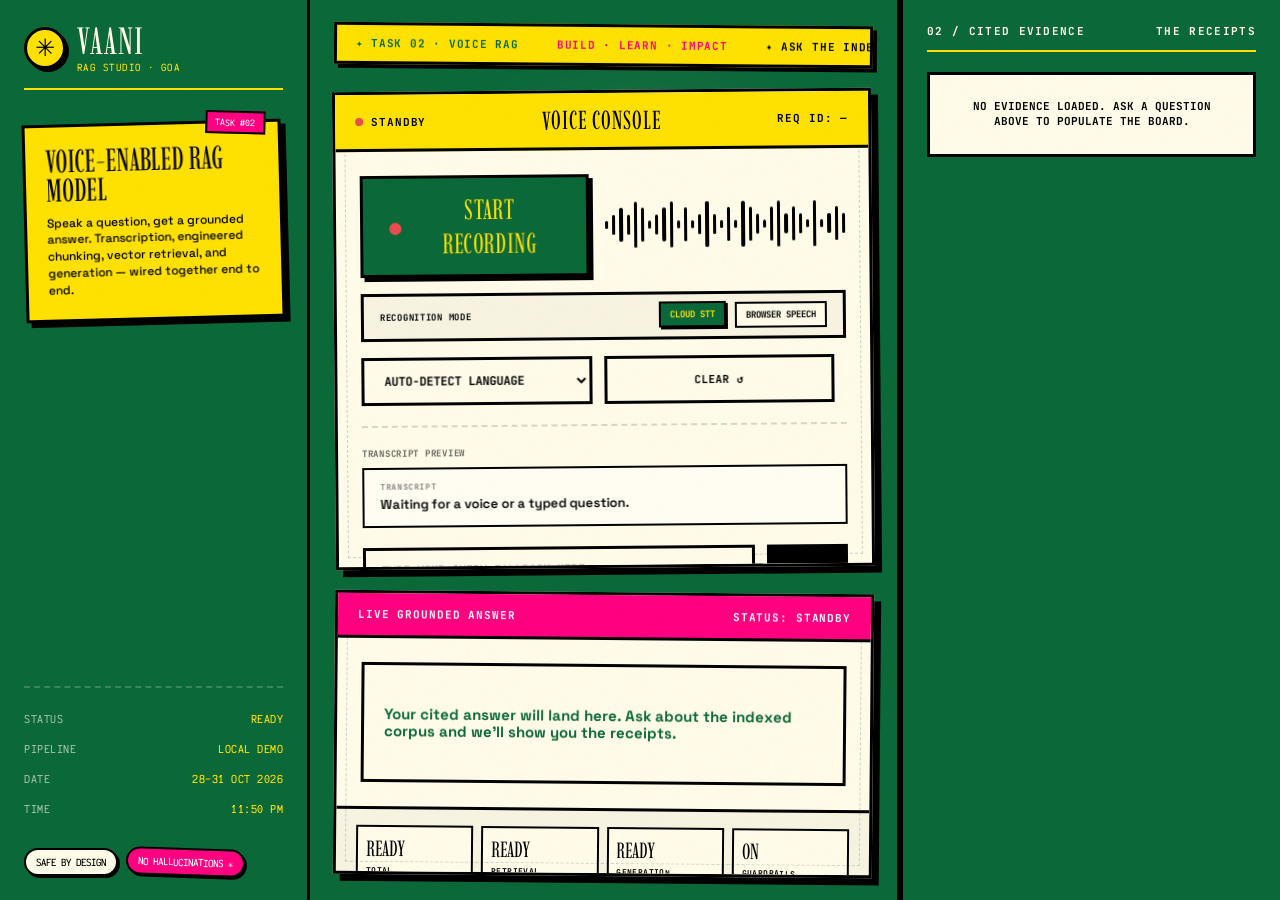
==== commit e0459c77: "feat: force low-latency extractive mode by default and hide mode dropdown" ====
--- a/frontend/index.html
+++ b/frontend/index.html
@@ -683,9 +683,8 @@
                 <option value="ur-IN">URDU</option>
               </select>
 
-              <select id="mode" aria-label="Answer Mode">
-                <option value="generative">GENERATIVE (LLM)</option>
-                <option value="fast">FAST (EXTRACTIVE)</option>
+              <select id="mode" aria-label="Answer Mode" style="display: none;">
+                <option value="fast" selected>FAST (EXTRACTIVE)</option>
               </select>
 
               <button class="clear-btn" id="clearBtn" type="button">CLEAR ↺</button>
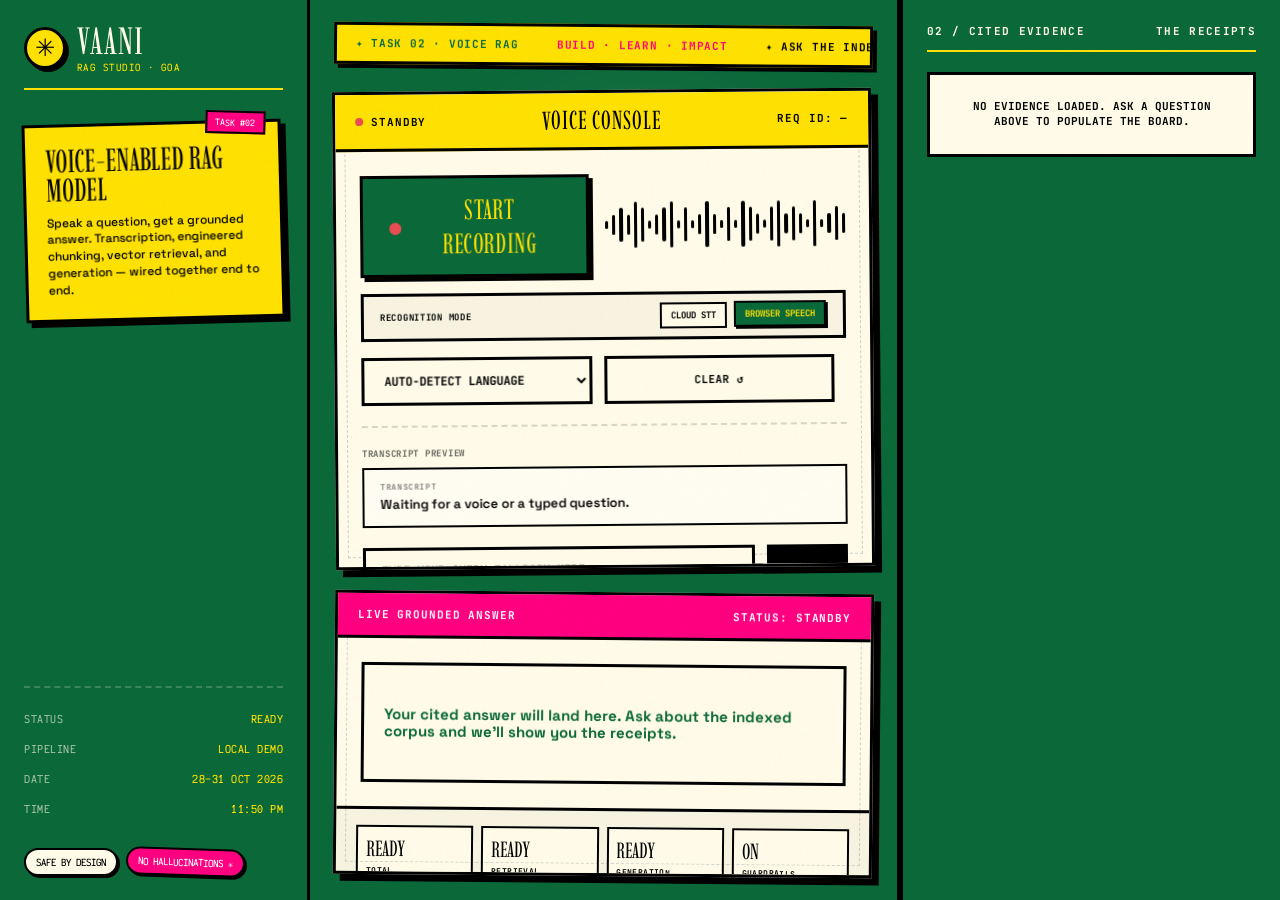
==== commit 030a7bd9: "feat: lock down to fast hashing embedder and default to browser speech" ====
--- a/frontend/index.html
+++ b/frontend/index.html
@@ -653,11 +653,11 @@
               <span class="toggle-label">Recognition Mode</span>
               <div class="toggle-options">
                 <label class="toggle-opt">
-                  <input type="radio" name="stt_source" value="cloud" checked>
+                  <input type="radio" name="stt_source" value="cloud">
                   <span class="toggle-label-text">Cloud STT</span>
                 </label>
                 <label class="toggle-opt">
-                  <input type="radio" name="stt_source" value="browser">
+                  <input type="radio" name="stt_source" value="browser" checked>
                   <span class="toggle-label-text">Browser Speech</span>
                 </label>
               </div>
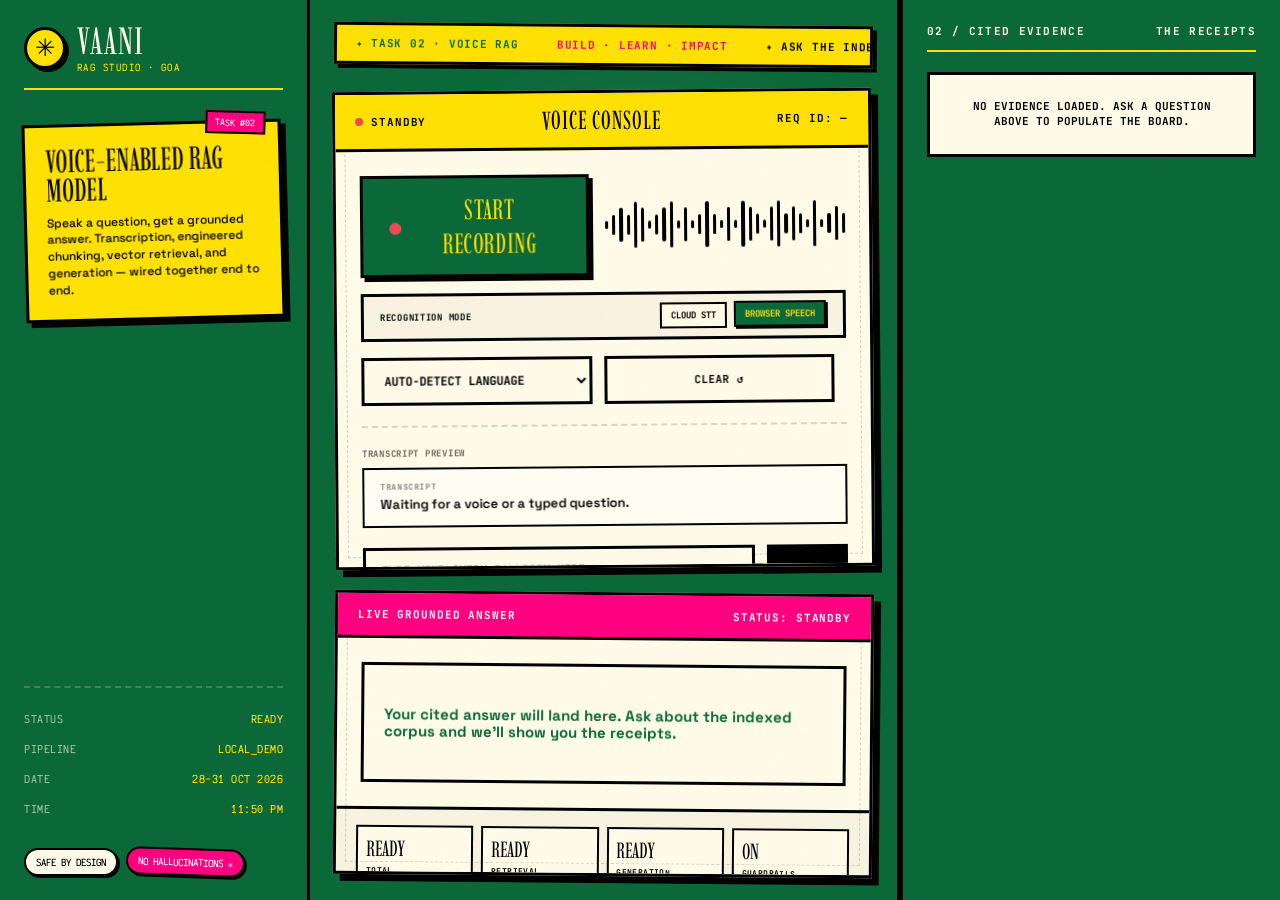
==== commit dede626d: "feat: switch to extractive generation and hashing embedder to optimize latency and reliability" ====
--- a/frontend/index.html
+++ b/frontend/index.html
@@ -1050,7 +1050,15 @@
       });
       function tickClock() { const now = new Date(); const value = now.toLocaleTimeString([], { hour: '2-digit', minute: '2-digit' }); if ($('clock')) $('clock').textContent = value; }
       tickClock(); setInterval(tickClock, 1000);
-      fetch(api('/api/config')).then(response => response.json()).then(config => { sttProvider = config.stt_provider || ''; $('configBadge').textContent = `${config.stt_provider || 'STT'} · ${config.generation_provider || 'RAG'}`; $('configBadge').title = `${config.stt_provider || 'STT'} · ${config.generation_provider || 'GENERATOR'}`; }).catch(() => { $('configBadge').textContent = 'LOCAL DEMO'; });
+      fetch(api('/api/config')).then(response => response.json()).then(config => {
+        sttProvider = config.stt_provider || '';
+        $('configBadge').textContent = `${config.stt_provider || 'STT'} · ${config.generation_provider || 'RAG'}`;
+        $('configBadge').title = `${config.stt_provider || 'STT'} · ${config.generation_provider || 'GENERATOR'}`;
+        if (sttProvider && sttProvider !== 'not configured' && sttProvider !== 'Unavailable') {
+          const cloudRadio = document.querySelector('input[name="stt_source"][value="cloud"]');
+          if (cloudRadio) cloudRadio.checked = true;
+        }
+      }).catch(() => { $('configBadge').textContent = 'LOCAL_DEMO'; });
       window.addEventListener('pointermove', event => { document.documentElement.style.setProperty('--mx', `${event.clientX}px`); document.documentElement.style.setProperty('--my', `${event.clientY}px`); });
     })();
   </script>
